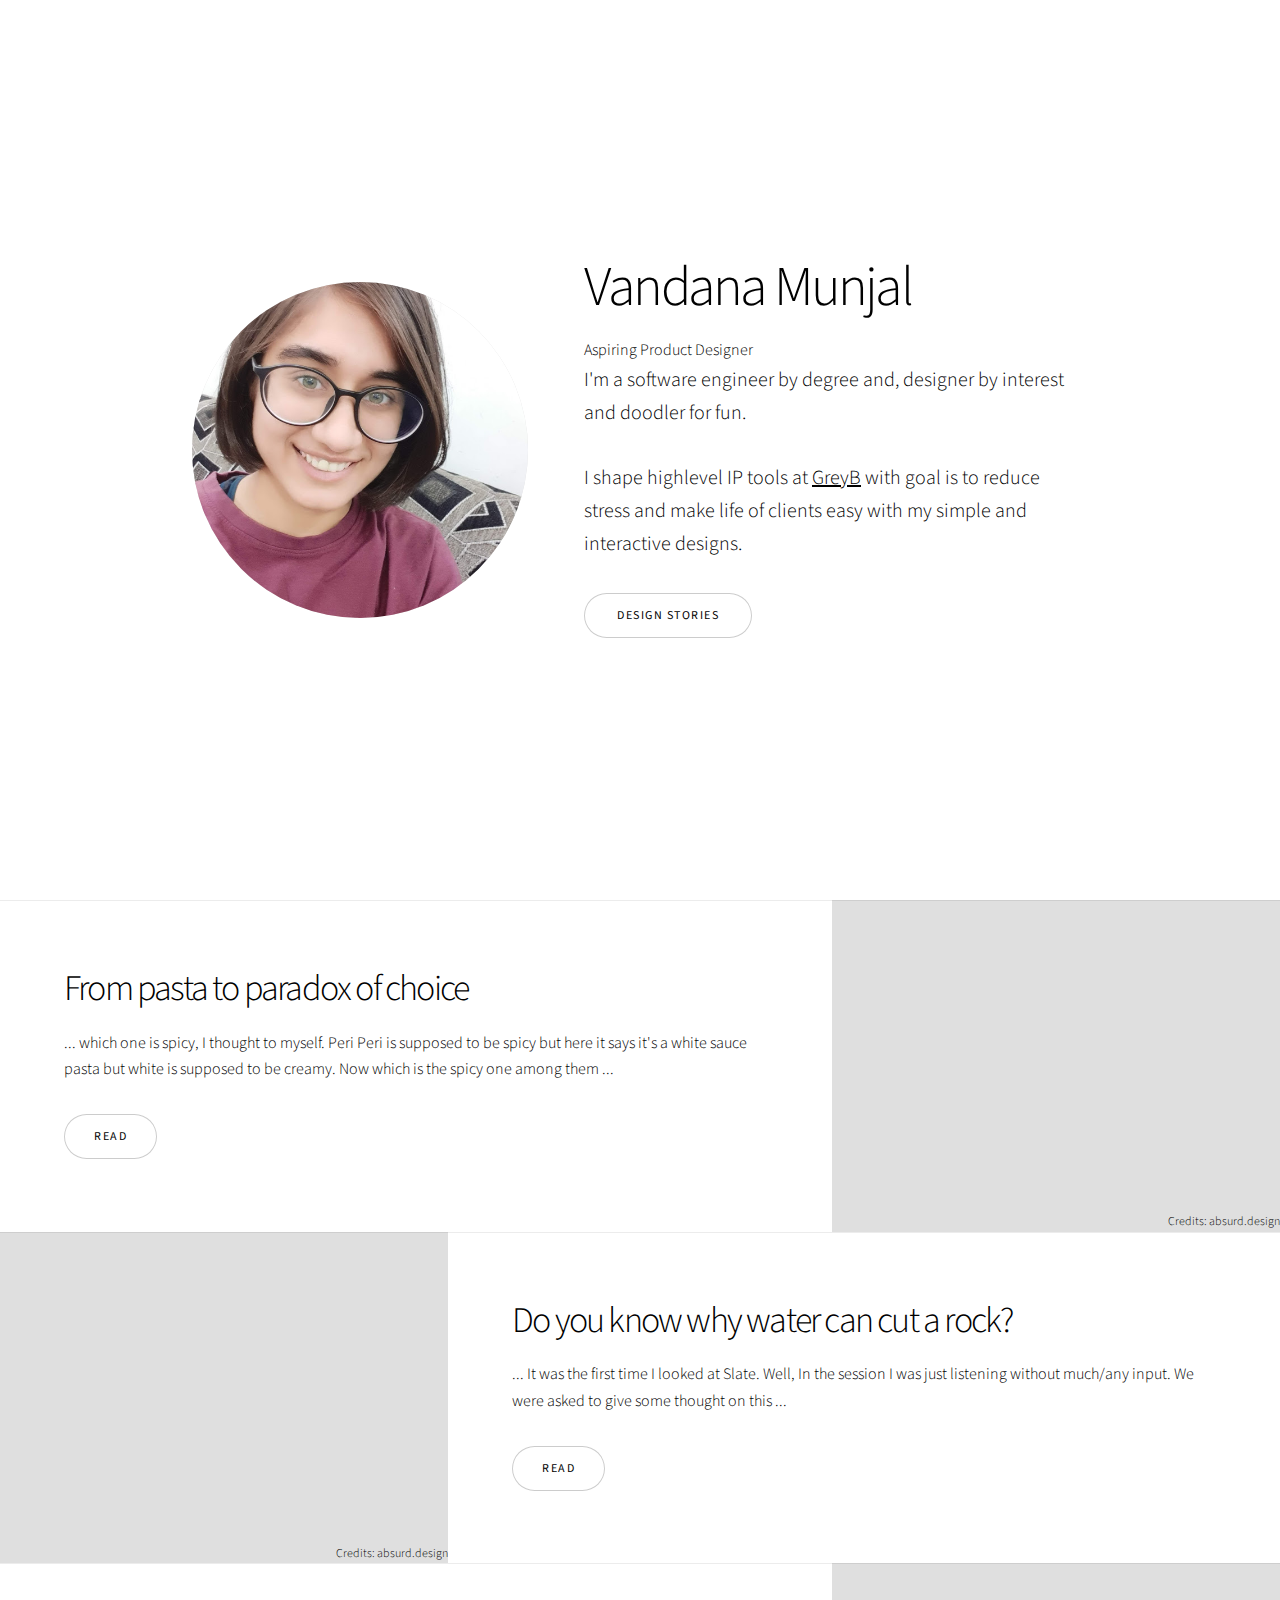
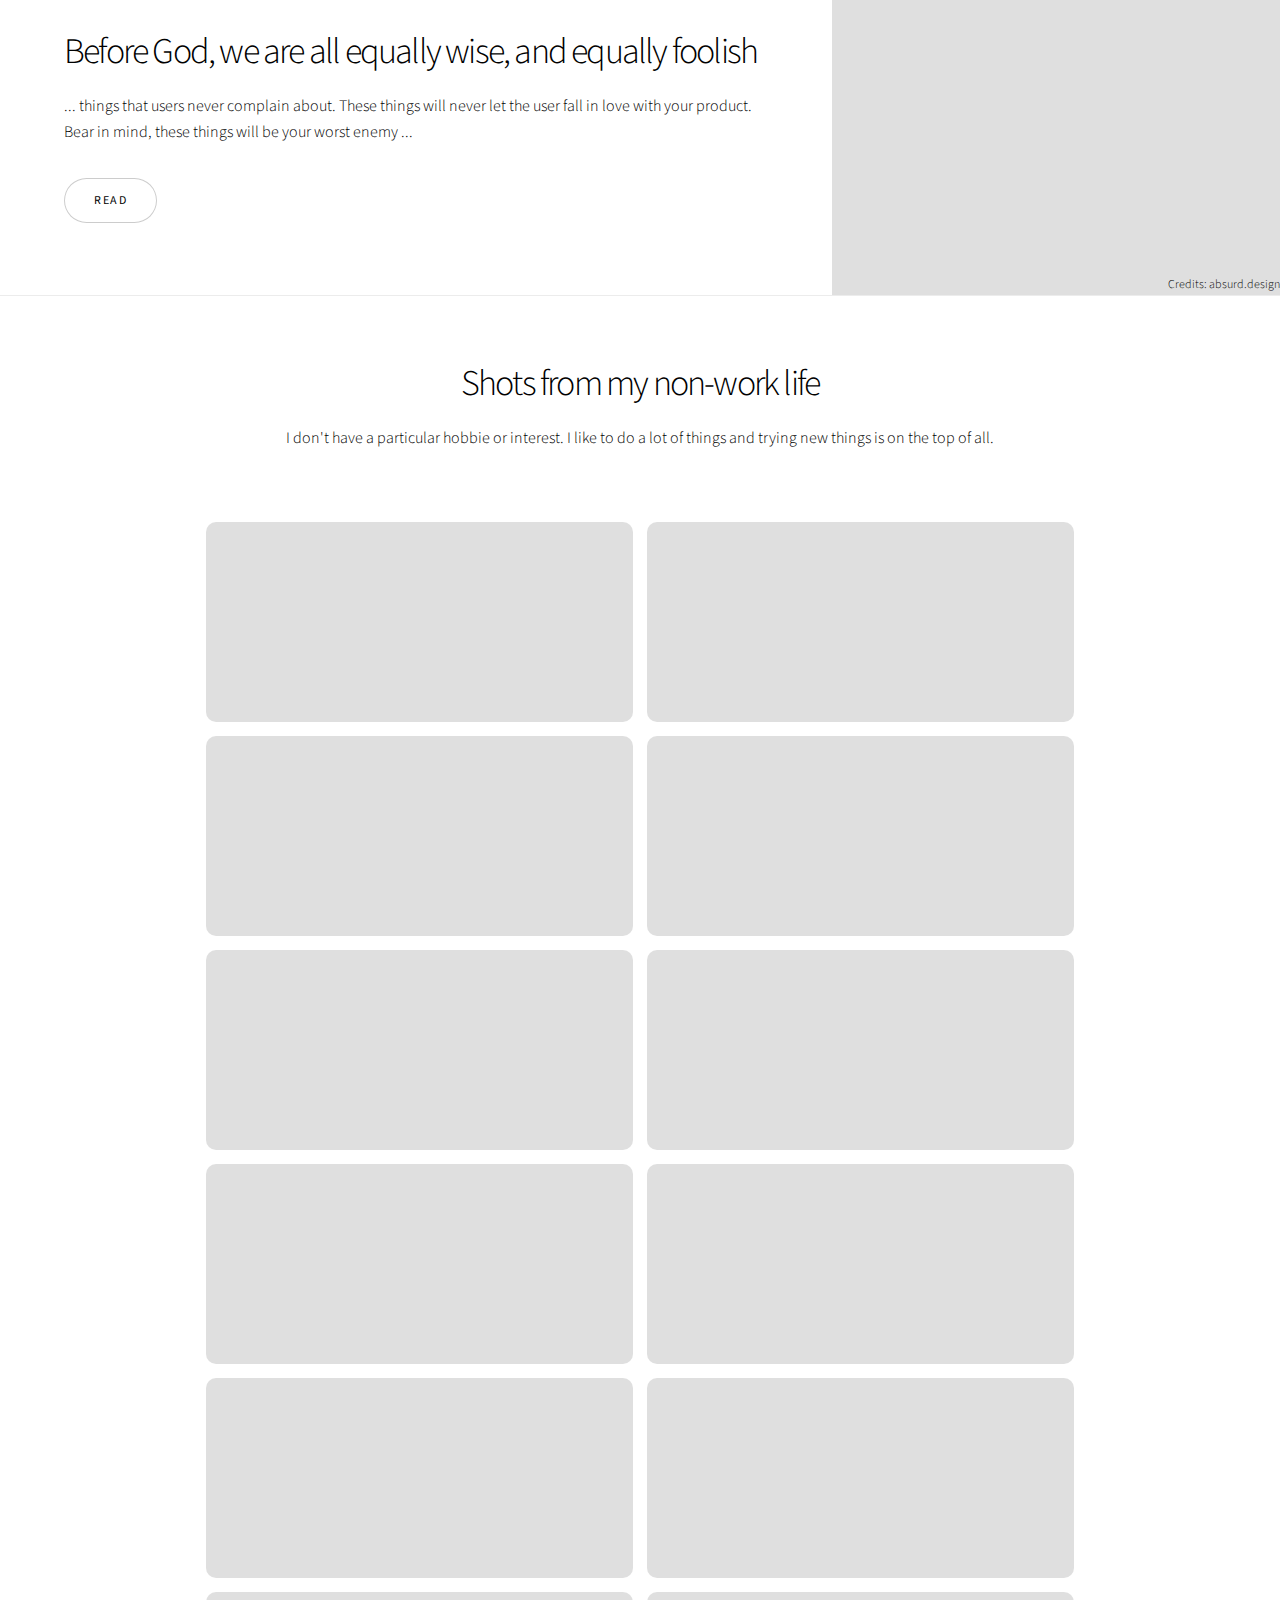
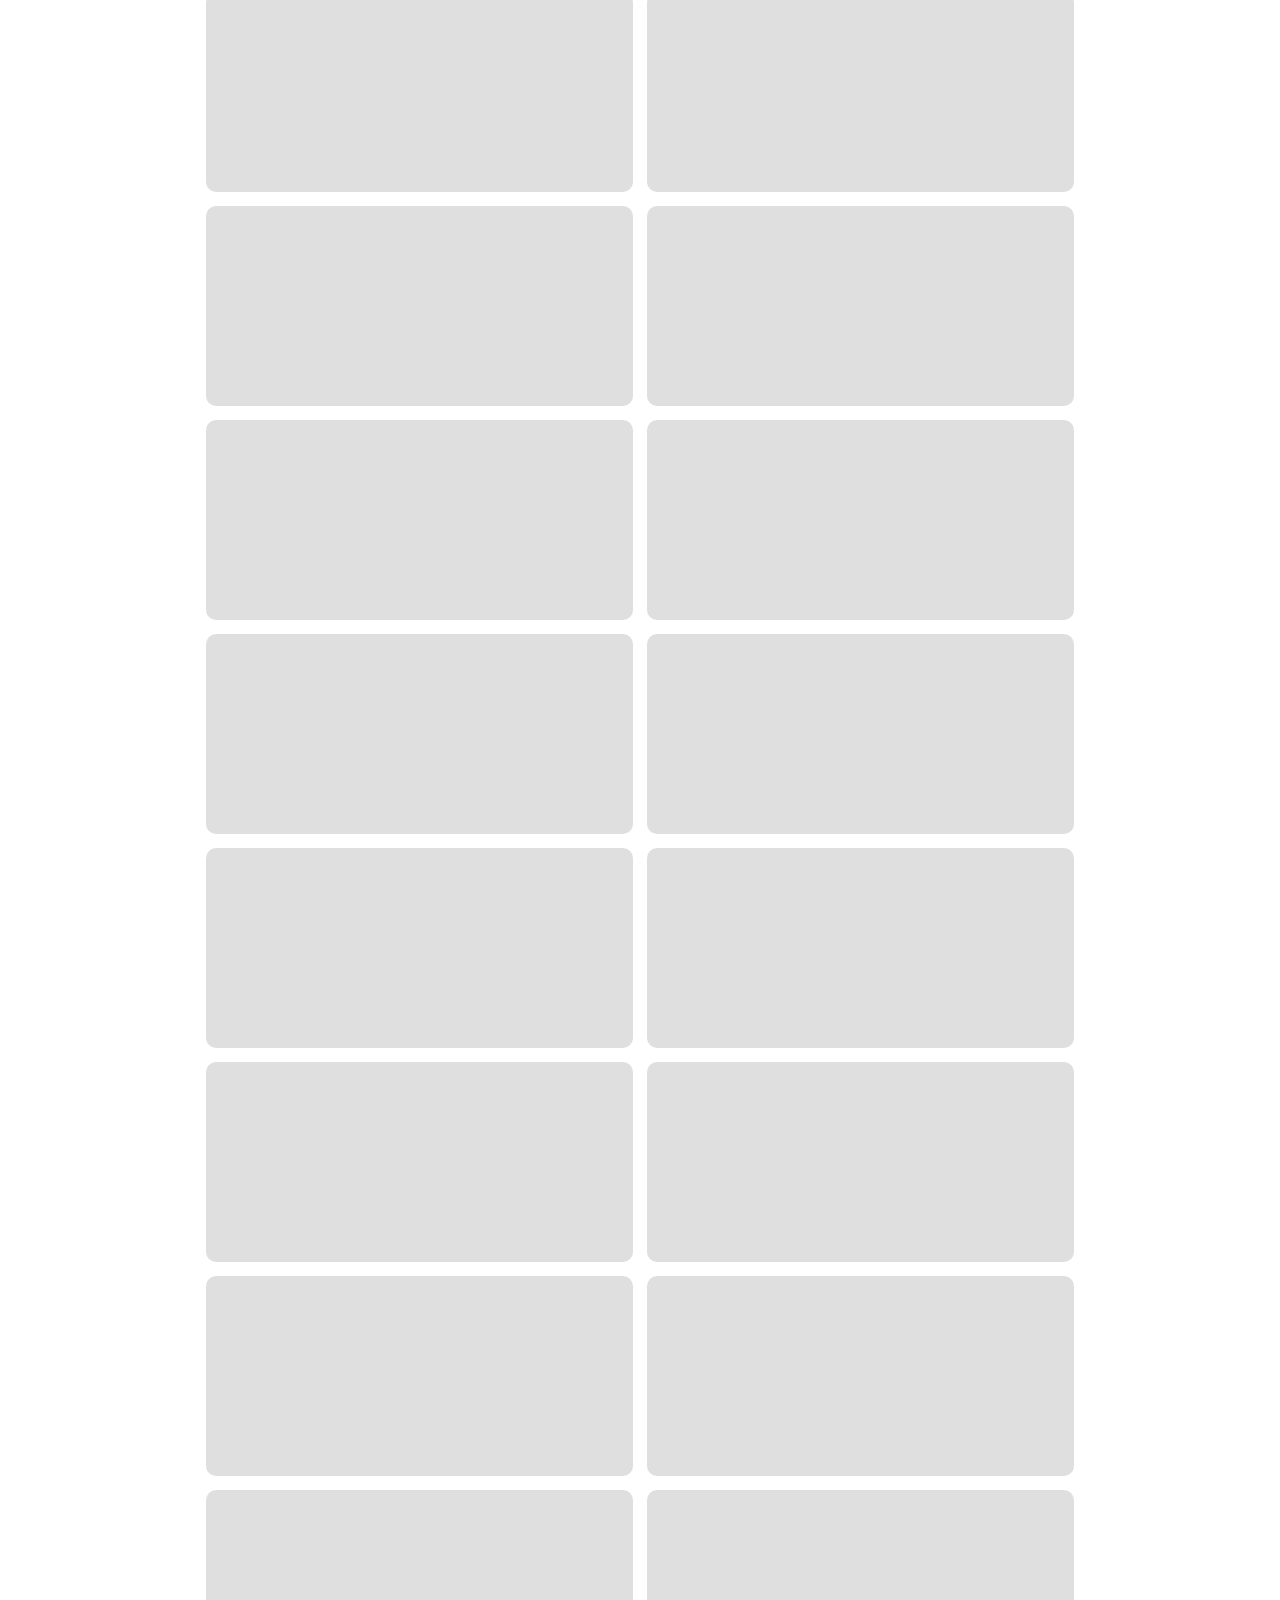
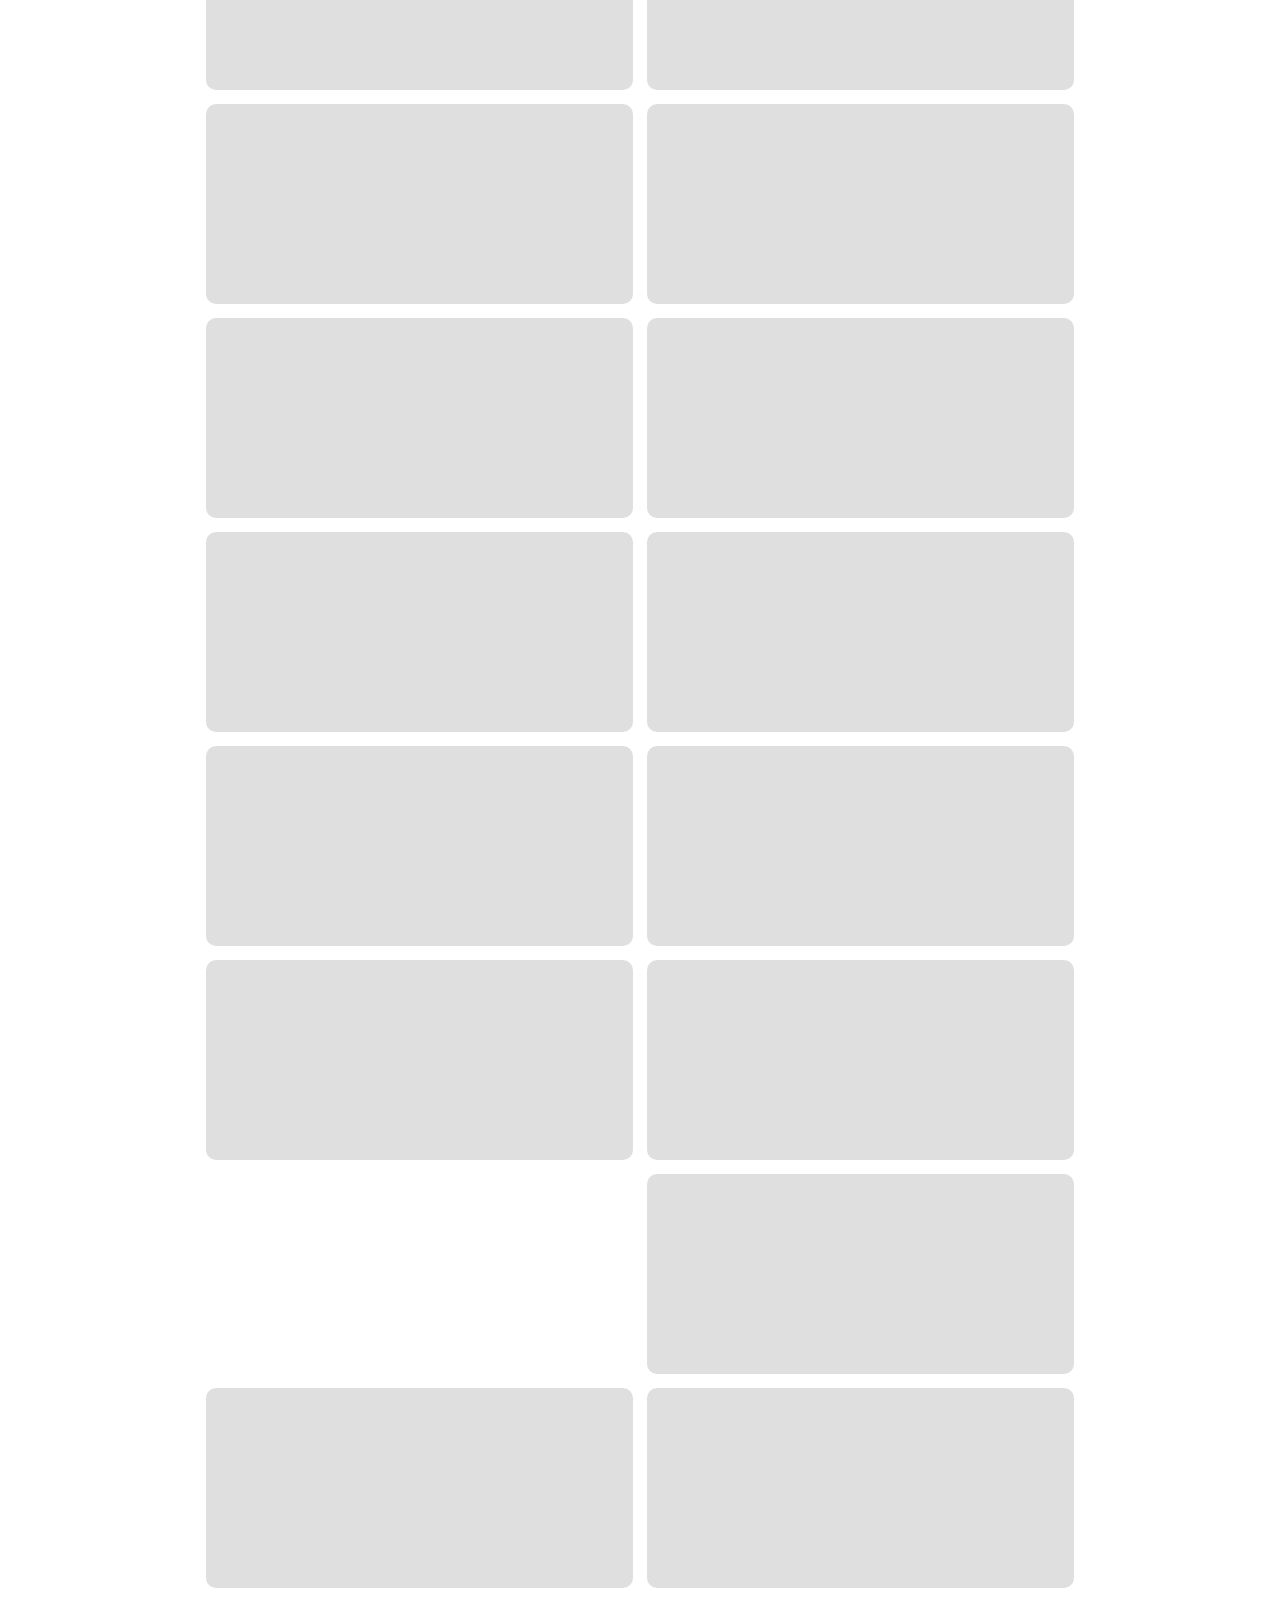
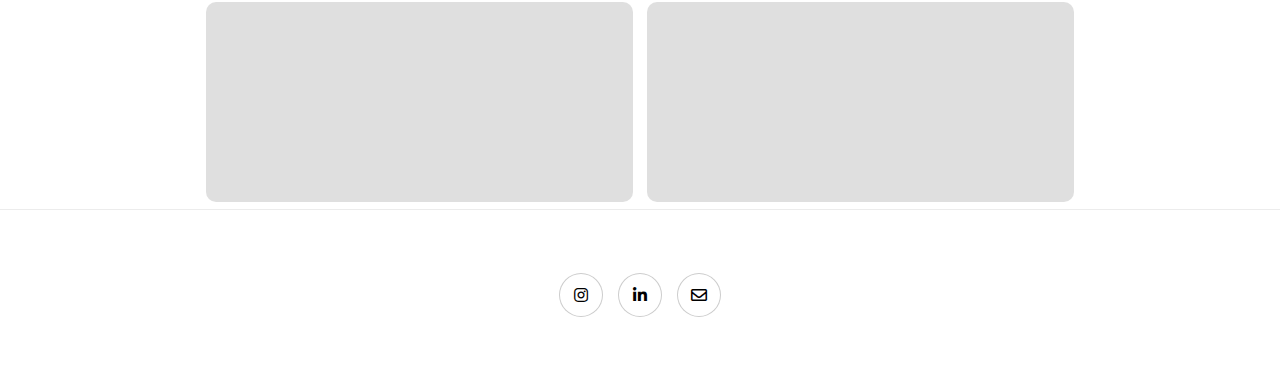
==== index.html @ 319924d0 "porfolio" ====
<!DOCTYPE HTML>
<html>
	<head>
		<title>Vandana Munjal</title>
		<meta charset="utf-8" />
		<meta name="viewport" content="width=device-width, initial-scale=1, user-scalable=no" />
		<link rel="stylesheet" href="assets/css/main.css" />
		<noscript><link rel="stylesheet" href="assets/css/noscript.css" /></noscript>
	</head>
	<body class="is-preload">

		<!-- Wrapper -->
			<div id="wrapper" class="divided">

				<!-- One -->
					<section class="banner onload-image-fade-in onload-content-fade-right style3 fullscreen orient-right content-align-left image-position-center">
						<div class="content">
							<h1>Vandana Munjal</h1>
							<div>Aspiring Product Designer</div>
							<p class="major">I'm a software engineer by degree and, designer by interest and doodler for fun.</p>
							<p class="major">I shape highlevel IP tools at <a target="_blank" href="https://www.greyb.com/">GreyB</a> with goal is to reduce stress and make life of clients easy with my simple and interactive designs.</p>
							<ul class="actions stacked">
								<li><a href="#first" class="button big wide smooth-scroll-middle">Design Stories</a></li>
							</ul>
						</div>
						<div class="image">
							<img src="images/banner.jpg" alt="" />
						</div>
					</section>

					
				<!-- Four -->
					<section class="spotlight style1 orient-left content-align-left image-position-center onscroll-image-fade-in" id="first">
						<div class="content">
							<h2>From pasta to paradox of choice</h2>
							<p>
								... which one is spicy, I thought to myself. Peri Peri is supposed to be spicy but here it says it's a white sauce pasta but white is supposed to be creamy. Now which is the spicy one among them ...
							</p>
							<ul class="actions stacked">
								<li><a target="_blank" href="https://docs.google.com/document/d/e/2PACX-1vRiIpOh_Dh8UYlsfx57sCel5qjtSUy-gMwN-xiSpVMvoYku7CW384NCS09mS1-rWxYp9beRNmq7wpaM/pub" class="button">Read</a></li>
							</ul>
						</div>
						<div class="image">
							<img src="images/01.png" alt="" />
							<div>Credits: absurd.design</div>
						</div>
					</section>

				<!-- Two -->
					<section class="spotlight style1 orient-right content-align-left image-position-center onscroll-image-fade-in" >
						<div class="content">
							<h2>Do you know why water can cut a rock?</h2>
							<p>... It was the first time I looked at Slate. Well, In the session I was just listening without much/any input. We were asked to give some thought on this ...</p>
							<ul class="actions stacked">
								<li><a href="https://docs.google.com/document/d/e/2PACX-1vQm1e8UtazEeQmjMpZ7lc5iB93H4YupP-juNJ4e-7BCduILqssCse-O8vv1ONzB8zRMnVZ0MX5CzdSv/pub" target="_blank" class="button">Read</a></li>
							</ul>
						</div>
						<div class="image">
							<img src="images/02.png" alt="" />
							<div>Credits: absurd.design</div>
						</div>
					</section>

				<!-- Three -->
					<section class="spotlight style1 orient-left content-align-left image-position-center onscroll-image-fade-in">
						<div class="content">
							<h2>Before God, we are all equally wise, and equally foolish</h2>
							<p>... things that users never complain about. These things will never let the user fall in love with your product. Bear in mind, these things will be your worst enemy ...</p>
							<ul class="actions stacked">
								<li><a href="https://docs.google.com/document/d/e/2PACX-1vT_kvEMPdYW6lYYI-SvkMFmgiHdlqfykXdJCWNqOH_ODYPj5PlLIIKKseLkDZT7TTbBJvNWX3FzWrWC/pub" target="_blank" class="button">Read</a></li>
							</ul>
						</div>
						<div class="image">
							<img src="images/03.png" alt="" />
							<div>Credits: absurd.design</div>
						</div>
					</section>

				<!-- Four -->
					<!-- <section class="spotlight style1 orient-right content-align-left image-position-center onscroll-image-fade-in">
						<div class="content">
							<h2>"Cancel - Ok"  or  "Ok - Cancel" - What should be correct placement of primary and secondary actions?</h2>
							<p>Lorem ipsum dolor sit amet, consectetur adipiscing elit. Morbi id ante sed ex pharetra lacinia sit amet vel massa. Donec facilisis laoreet nulla eu bibendum. Donec ut ex risus. Fusce lorem lectus, pharetra pretium massa et, hendrerit vestibulum odio lorem ipsum dolor sit amet.</p>
							<ul class="actions stacked">
								<li><a href="#" class="button">Read</a></li>
							</ul>
						</div>
						<div class="image">
							<img src="images/spotlight03.jpg" alt="" />
						</div>
					</section> -->

				<!-- Five -->
					<section class="wrapper style1 align-center">
						<div class="inner">
							<h2>Shots from my non-work life</h2>
							<p>I don't have a particular hobbie or interest. I like to do a lot of things and trying new things is on the top of all.</p>
						</div>

						<!-- Gallery -->
							<div id="non-work-life" class="gallery lightbox onscroll-fade-in style1 medium">
								
							</div>

					</section>

				<!-- Footer -->
					<footer class="wrapper style1 align-center">
						<div class="inner">
							<ul class="icons">
								<li><a target="_blank" href="https://www.instagram.com/munjalvandana/" class="icon brands style2 fa-instagram"><span class="label">Instagram</span></a></li>
								<li><a target="_blank" href="https://www.linkedin.com/in/vandanamunjal/" class="icon brands style2 fa-linkedin-in"><span class="label">LinkedIn</span></a></li>
								<li><a target="_blank" href="mailto:vandana.munjal2@gmail.com" class="icon style2 fa-envelope"><span class="label">Email</span></a></li>
							</ul>
						</div>
					</footer>

			</div>

		<!-- Scripts -->
			<script src="assets/js/jquery.min.js"></script>
			<script src="assets/js/jquery.scrollex.min.js"></script>
			<script src="assets/js/jquery.scrolly.min.js"></script>
			<script src="assets/js/browser.min.js"></script>
			<script src="assets/js/breakpoints.min.js"></script>
			<script src="assets/js/util.js"></script>
			<script src="assets/js/main.js"></script>
			<script type="text/javascript">
				$(document).ready(function(){
					let photo_content = [
						"",
						"Namaste _/\_ from Shree Virupaksha Temple, Hampi",
						"Smile, because its Hampi... Happy Hampi :D",
						"First Solo - Palampur",
						"Asia's highest bridge at staggering height of 13596 ft at Chicham, Spiti Valley",
						"Charminar(Four Minarets), Hydrabad",
						"Diu Island",
						"Comeback after a hiatus",
						"Baby Goku",
						"No more a dilettante painter",
						"Wallflower",
						"Deva!",
						"Can you read me from my eyes?",
						"Best feeling - when a kid hugs you :D",
						"Just another fun Sunday spent teaching kids",
						"Good byes are hard, but do them with a smile.",
						"The pretty lady showed me the handmade card she made for her friend.",
						"Smile :)",
						"You can do amazing things with a simpe dough of clay",
						"At anti-begging campaign",
						"Meet Lakshmi from Rajpura",
						"The best batch",
						"1st Anniversery of our initiative",
						"Suppoters at anti-begging campaign",
						"Painting the bridges of patiala to spread awareness on mensuration and health",
						"Things I like to do",
						"Because workstation needs to have some life",
						"An attempt to learn the art of pottery",
						"...",
						"When I started making miniature arts",
						"Self Portrait, Self Love",
						"Meditating before zip-lining",
						"Cold desert mountain valley - Spiti - 1",
						"Cold desert mountain valley - Spiti - 2",
						"Cold desert mountain valley - Spiti - 3",
						"Cold desert mountain valley - Spiti - 4",
						"Hello from the world's highest post office (Hikkim)",
						"Colors of an Indian wedding",
						"Metamorphosis to Santa",
						"Holi Hai!!!",
						"Team Hackers",
						"Team Kalam",
						"Leading an ACM event(Flipped) at Chitkara University",
					]
					let gallery_html = "";
					for(let i=1; i<=42; i++){
						gallery_html = gallery_html + '<article><a href="images/gallery/fulls/'+i+'.jpg" class="image"><img src="images/gallery/thumbs/'+i+'.jpg" alt="" /></a><div class="caption"><p>'+ photo_content[i] +'</p></div></article>';
					}
					$("#non-work-life").html(gallery_html);
				});
			</script>

	</body>
</html>
---- assets/css/main.css ----
@import url(fontawesome-all.min.css);
@import url("https://fonts.googleapis.com/css?family=Source+Sans+Pro:300,300i,400,400i");

/*
	Story by HTML5 UP
	html5up.net | @ajlkn
	Free for personal and commercial use under the CCA 3.0 license (html5up.net/license)
*/

html, body, div, span, applet, object,
iframe, h1, h2, h3, h4, h5, h6, p, blockquote,
pre, a, abbr, acronym, address, big, cite,
code, del, dfn, em, img, ins, kbd, q, s, samp,
small, strike, strong, sub, sup, tt, var, b,
u, i, center, dl, dt, dd, ol, ul, li, fieldset,
form, label, legend, table, caption, tbody,
tfoot, thead, tr, th, td, article, aside,
canvas, details, embed, figure, figcaption,
footer, header, hgroup, menu, nav, output, ruby,
section, summary, time, mark, audio, video {
	margin: 0;
	padding: 0;
	border: 0;
	font-size: 100%;
	font: inherit;
	vertical-align: baseline;}

article, aside, details, figcaption, figure,
footer, header, hgroup, menu, nav, section {
	display: block;}

body {
	line-height: 1;
}

ol, ul {
	list-style: none;
}

blockquote, q {
	quotes: none;
}

	blockquote:before, blockquote:after, q:before, q:after {
		content: '';
		content: none;
	}

table {
	border-collapse: collapse;
	border-spacing: 0;
}

body {
	-webkit-text-size-adjust: none;
}

mark {
	background-color: transparent;
	color: inherit;
}

input::-moz-focus-inner {
	border: 0;
	padding: 0;
}

input, select, textarea {
	-moz-appearance: none;
	-webkit-appearance: none;
	-ms-appearance: none;
	appearance: none;
}

/* Basic */

	@-ms-viewport {
		width: device-width;
	}

	body {
		-ms-overflow-style: scrollbar;
	}

	@media screen and (max-width: 480px) {

		html, body {
			min-width: 320px;
		}

	}

	html {
		box-sizing: border-box;
	}

	*, *:before, *:after {
		box-sizing: inherit;
	}

	body {
		background: #ffffff;
	}

		body.is-preload *, body.is-preload *:before, body.is-preload *:after {
			-moz-animation: none !important;
			-webkit-animation: none !important;
			-ms-animation: none !important;
			animation: none !important;
			-moz-transition: none !important;
			-webkit-transition: none !important;
			-ms-transition: none !important;
			transition: none !important;
		}

/* Type */

	html {
		font-size: 18pt;
	}

		@media screen and (max-width: 1680px) {

			html {
				font-size: 14pt;
			}

		}

		@media screen and (max-width: 1280px) {

			html {
				font-size: 12pt;
			}

		}

		@media screen and (max-width: 736px) {

			html {
				font-size: 11pt;
			}

		}

		@media screen and (max-width: 360px) {

			html {
				font-size: 10pt;
			}

		}

	body {
		background-color: #ffffff;
		color: #000000;
	}

	body, input, select, textarea {
		font-family: "Source Sans Pro", Helvetica, sans-serif;
		font-size: 1rem;
		font-weight: 300;
		line-height: 1.65;
	}

	a {
		-moz-transition: color 0.2s ease-in-out;
		-webkit-transition: color 0.2s ease-in-out;
		-ms-transition: color 0.2s ease-in-out;
		transition: color 0.2s ease-in-out;
		text-decoration: underline;
	}

		a:hover {
			text-decoration: none;
		}

	strong, b {
		font-weight: 400;
	}

	em, i {
		font-style: italic;
	}

	p {
		margin: 0 0 2rem 0;
	}

		p.major {
			font-size: 1.25rem;
		}

	h1, h2, h3, h4, h5, h6 {
		font-weight: 300;
		line-height: 1.375;
		letter-spacing: -0.05em;
		margin: 0 0 1rem 0;
	}

		h1 a, h2 a, h3 a, h4 a, h5 a, h6 a {
			color: inherit;
			text-decoration: none;
		}

	h1 {
		font-size: 3.5rem;
		line-height: 1.2;
	}

	h2 {
		font-size: 2.25rem;
	}

	h3 {
		font-size: 1.5rem;
	}

	h4 {
		font-size: 1.1rem;
	}

	h5 {
		font-size: 0.9rem;
	}

	h6 {
		font-size: 0.7rem;
	}

	sub {
		font-size: 0.8rem;
		position: relative;
		top: 0.5rem;
	}

	sup {
		font-size: 0.8rem;
		position: relative;
		top: -0.5rem;
	}

	blockquote {
		border-left: solid 4px;
		font-style: italic;
		margin: 0 0 2rem 0;
		padding: 0.5rem 0 0.5rem 2rem;
	}

	code {
		border-radius: 4px;
		font-family: "Courier New", monospace;
		font-size: 0.9em;
		margin: 0 0.25rem;
		padding: 0.25rem 0.325rem;
	}

	pre {
		-webkit-overflow-scrolling: touch;
		font-family: "Courier New", monospace;
		font-size: 0.9em;
		margin: 0 0 2rem 0;
	}

		pre code {
			display: block;
			line-height: 1.5;
			padding: 0.75rem 1rem;
			overflow-x: auto;
		}

	hr {
		border: 0;
		border-bottom: solid 1px;
		margin: 2.5rem 0;
	}

		hr.major {
			margin: 3.5rem 0;
		}

	.align-left {
		text-align: left;
	}

	.align-center {
		text-align: center;
	}

	.align-right {
		text-align: right;
	}

	@media screen and (max-width: 736px) {

		p.major {
			font-size: 1.1rem;
		}

		h1 {
			font-size: 2.5rem;
		}

		h2 {
			font-size: 2rem;
		}

		h3 {
			font-size: 1.25rem;
		}

		h4 {
			font-size: 1rem;
		}

	}

	input, select, textarea {
		color: #000000;
	}

	a {
		color: #000000;
	}

		a:hover {
			color: #47D3E5;
		}

	strong, b {
		color: #000000;
	}

	h1, h2, h3, h4, h5, h6 {
		color: #000000;
	}

	blockquote {
		border-left-color: rgba(0, 0, 0, 0.2);
	}

	code {
		background: rgba(0, 0, 0, 0.05);
		border-color: rgba(0, 0, 0, 0.2);
	}

	hr {
		border-bottom-color: rgba(0, 0, 0, 0.2);
	}

/* Row */

	.row {
		display: flex;
		flex-wrap: wrap;
		box-sizing: border-box;
		align-items: stretch;
	}

		.row > * {
			box-sizing: border-box;
		}

		.row.gtr-uniform > * > :last-child {
			margin-bottom: 0;
		}

		.row.aln-left {
			justify-content: flex-start;
		}

		.row.aln-center {
			justify-content: center;
		}

		.row.aln-right {
			justify-content: flex-end;
		}

		.row.aln-top {
			align-items: flex-start;
		}

		.row.aln-middle {
			align-items: center;
		}

		.row.aln-bottom {
			align-items: flex-end;
		}

		.row > .imp {
			order: -1;
		}

		.row > .col-1 {
			width: 8.33333%;
		}

		.row > .off-1 {
			margin-left: 8.33333%;
		}

		.row > .col-2 {
			width: 16.66667%;
		}

		.row > .off-2 {
			margin-left: 16.66667%;
		}

		.row > .col-3 {
			width: 25%;
		}

		.row > .off-3 {
			margin-left: 25%;
		}

		.row > .col-4 {
			width: 33.33333%;
		}

		.row > .off-4 {
			margin-left: 33.33333%;
		}

		.row > .col-5 {
			width: 41.66667%;
		}

		.row > .off-5 {
			margin-left: 41.66667%;
		}

		.row > .col-6 {
			width: 50%;
		}

		.row > .off-6 {
			margin-left: 50%;
		}

		.row > .col-7 {
			width: 58.33333%;
		}

		.row > .off-7 {
			margin-left: 58.33333%;
		}

		.row > .col-8 {
			width: 66.66667%;
		}

		.row > .off-8 {
			margin-left: 66.66667%;
		}

		.row > .col-9 {
			width: 75%;
		}

		.row > .off-9 {
			margin-left: 75%;
		}

		.row > .col-10 {
			width: 83.33333%;
		}

		.row > .off-10 {
			margin-left: 83.33333%;
		}

		.row > .col-11 {
			width: 91.66667%;
		}

		.row > .off-11 {
			margin-left: 91.66667%;
		}

		.row > .col-12 {
			width: 100%;
		}

		.row > .off-12 {
			margin-left: 100%;
		}

		.row.gtr-0 {
			margin-top: 0;
			margin-left: 0rem;
		}

			.row.gtr-0 > * {
				padding: 0 0 0 0rem;
			}

			.row.gtr-0.gtr-uniform {
				margin-top: 0rem;
			}

				.row.gtr-0.gtr-uniform > * {
					padding-top: 0rem;
				}

		.row.gtr-25 {
			margin-top: 0;
			margin-left: -0.5rem;
		}

			.row.gtr-25 > * {
				padding: 0 0 0 0.5rem;
			}

			.row.gtr-25.gtr-uniform {
				margin-top: -0.5rem;
			}

				.row.gtr-25.gtr-uniform > * {
					padding-top: 0.5rem;
				}

		.row.gtr-50 {
			margin-top: 0;
			margin-left: -1rem;
		}

			.row.gtr-50 > * {
				padding: 0 0 0 1rem;
			}

			.row.gtr-50.gtr-uniform {
				margin-top: -1rem;
			}

				.row.gtr-50.gtr-uniform > * {
					padding-top: 1rem;
				}

		.row {
			margin-top: 0;
			margin-left: -2rem;
		}

			.row > * {
				padding: 0 0 0 2rem;
			}

			.row.gtr-uniform {
				margin-top: -2rem;
			}

				.row.gtr-uniform > * {
					padding-top: 2rem;
				}

		.row.gtr-150 {
			margin-top: 0;
			margin-left: -3rem;
		}

			.row.gtr-150 > * {
				padding: 0 0 0 3rem;
			}

			.row.gtr-150.gtr-uniform {
				margin-top: -3rem;
			}

				.row.gtr-150.gtr-uniform > * {
					padding-top: 3rem;
				}

		.row.gtr-200 {
			margin-top: 0;
			margin-left: -4rem;
		}

			.row.gtr-200 > * {
				padding: 0 0 0 4rem;
			}

			.row.gtr-200.gtr-uniform {
				margin-top: -4rem;
			}

				.row.gtr-200.gtr-uniform > * {
					padding-top: 4rem;
				}

		@media screen and (max-width: 1680px) {

			.row {
				display: flex;
				flex-wrap: wrap;
				box-sizing: border-box;
				align-items: stretch;
			}

				.row > * {
					box-sizing: border-box;
				}

				.row.gtr-uniform > * > :last-child {
					margin-bottom: 0;
				}

				.row.aln-left {
					justify-content: flex-start;
				}

				.row.aln-center {
					justify-content: center;
				}

				.row.aln-right {
					justify-content: flex-end;
				}

				.row.aln-top {
					align-items: flex-start;
				}

				.row.aln-middle {
					align-items: center;
				}

				.row.aln-bottom {
					align-items: flex-end;
				}

				.row > .imp-xlarge {
					order: -1;
				}

				.row > .col-1-xlarge {
					width: 8.33333%;
				}

				.row > .off-1-xlarge {
					margin-left: 8.33333%;
				}

				.row > .col-2-xlarge {
					width: 16.66667%;
				}

				.row > .off-2-xlarge {
					margin-left: 16.66667%;
				}

				.row > .col-3-xlarge {
					width: 25%;
				}

				.row > .off-3-xlarge {
					margin-left: 25%;
				}

				.row > .col-4-xlarge {
					width: 33.33333%;
				}

				.row > .off-4-xlarge {
					margin-left: 33.33333%;
				}

				.row > .col-5-xlarge {
					width: 41.66667%;
				}

				.row > .off-5-xlarge {
					margin-left: 41.66667%;
				}

				.row > .col-6-xlarge {
					width: 50%;
				}

				.row > .off-6-xlarge {
					margin-left: 50%;
				}

				.row > .col-7-xlarge {
					width: 58.33333%;
				}

				.row > .off-7-xlarge {
					margin-left: 58.33333%;
				}

				.row > .col-8-xlarge {
					width: 66.66667%;
				}

				.row > .off-8-xlarge {
					margin-left: 66.66667%;
				}

				.row > .col-9-xlarge {
					width: 75%;
				}

				.row > .off-9-xlarge {
					margin-left: 75%;
				}

				.row > .col-10-xlarge {
					width: 83.33333%;
				}

				.row > .off-10-xlarge {
					margin-left: 83.33333%;
				}

				.row > .col-11-xlarge {
					width: 91.66667%;
				}

				.row > .off-11-xlarge {
					margin-left: 91.66667%;
				}

				.row > .col-12-xlarge {
					width: 100%;
				}

				.row > .off-12-xlarge {
					margin-left: 100%;
				}

				.row.gtr-0 {
					margin-top: 0;
					margin-left: 0rem;
				}

					.row.gtr-0 > * {
						padding: 0 0 0 0rem;
					}

					.row.gtr-0.gtr-uniform {
						margin-top: 0rem;
					}

						.row.gtr-0.gtr-uniform > * {
							padding-top: 0rem;
						}

				.row.gtr-25 {
					margin-top: 0;
					margin-left: -0.5rem;
				}

					.row.gtr-25 > * {
						padding: 0 0 0 0.5rem;
					}

					.row.gtr-25.gtr-uniform {
						margin-top: -0.5rem;
					}

						.row.gtr-25.gtr-uniform > * {
							padding-top: 0.5rem;
						}

				.row.gtr-50 {
					margin-top: 0;
					margin-left: -1rem;
				}

					.row.gtr-50 > * {
						padding: 0 0 0 1rem;
					}

					.row.gtr-50.gtr-uniform {
						margin-top: -1rem;
					}

						.row.gtr-50.gtr-uniform > * {
							padding-top: 1rem;
						}

				.row {
					margin-top: 0;
					margin-left: -2rem;
				}

					.row > * {
						padding: 0 0 0 2rem;
					}

					.row.gtr-uniform {
						margin-top: -2rem;
					}

						.row.gtr-uniform > * {
							padding-top: 2rem;
						}

				.row.gtr-150 {
					margin-top: 0;
					margin-left: -3rem;
				}

					.row.gtr-150 > * {
						padding: 0 0 0 3rem;
					}

					.row.gtr-150.gtr-uniform {
						margin-top: -3rem;
					}

						.row.gtr-150.gtr-uniform > * {
							padding-top: 3rem;
						}

				.row.gtr-200 {
					margin-top: 0;
					margin-left: -4rem;
				}

					.row.gtr-200 > * {
						padding: 0 0 0 4rem;
					}

					.row.gtr-200.gtr-uniform {
						margin-top: -4rem;
					}

						.row.gtr-200.gtr-uniform > * {
							padding-top: 4rem;
						}

		}

		@media screen and (max-width: 1280px) {

			.row {
				display: flex;
				flex-wrap: wrap;
				box-sizing: border-box;
				align-items: stretch;
			}

				.row > * {
					box-sizing: border-box;
				}

				.row.gtr-uniform > * > :last-child {
					margin-bottom: 0;
				}

				.row.aln-left {
					justify-content: flex-start;
				}

				.row.aln-center {
					justify-content: center;
				}

				.row.aln-right {
					justify-content: flex-end;
				}

				.row.aln-top {
					align-items: flex-start;
				}

				.row.aln-middle {
					align-items: center;
				}

				.row.aln-bottom {
					align-items: flex-end;
				}

				.row > .imp-large {
					order: -1;
				}

				.row > .col-1-large {
					width: 8.33333%;
				}

				.row > .off-1-large {
					margin-left: 8.33333%;
				}

				.row > .col-2-large {
					width: 16.66667%;
				}

				.row > .off-2-large {
					margin-left: 16.66667%;
				}

				.row > .col-3-large {
					width: 25%;
				}

				.row > .off-3-large {
					margin-left: 25%;
				}

				.row > .col-4-large {
					width: 33.33333%;
				}

				.row > .off-4-large {
					margin-left: 33.33333%;
				}

				.row > .col-5-large {
					width: 41.66667%;
				}

				.row > .off-5-large {
					margin-left: 41.66667%;
				}

				.row > .col-6-large {
					width: 50%;
				}

				.row > .off-6-large {
					margin-left: 50%;
				}

				.row > .col-7-large {
					width: 58.33333%;
				}

				.row > .off-7-large {
					margin-left: 58.33333%;
				}

				.row > .col-8-large {
					width: 66.66667%;
				}

				.row > .off-8-large {
					margin-left: 66.66667%;
				}

				.row > .col-9-large {
					width: 75%;
				}

				.row > .off-9-large {
					margin-left: 75%;
				}

				.row > .col-10-large {
					width: 83.33333%;
				}

				.row > .off-10-large {
					margin-left: 83.33333%;
				}

				.row > .col-11-large {
					width: 91.66667%;
				}

				.row > .off-11-large {
					margin-left: 91.66667%;
				}

				.row > .col-12-large {
					width: 100%;
				}

				.row > .off-12-large {
					margin-left: 100%;
				}

				.row.gtr-0 {
					margin-top: 0;
					margin-left: 0rem;
				}

					.row.gtr-0 > * {
						padding: 0 0 0 0rem;
					}

					.row.gtr-0.gtr-uniform {
						margin-top: 0rem;
					}

						.row.gtr-0.gtr-uniform > * {
							padding-top: 0rem;
						}

				.row.gtr-25 {
					margin-top: 0;
					margin-left: -0.5rem;
				}

					.row.gtr-25 > * {
						padding: 0 0 0 0.5rem;
					}

					.row.gtr-25.gtr-uniform {
						margin-top: -0.5rem;
					}

						.row.gtr-25.gtr-uniform > * {
							padding-top: 0.5rem;
						}

				.row.gtr-50 {
					margin-top: 0;
					margin-left: -1rem;
				}

					.row.gtr-50 > * {
						padding: 0 0 0 1rem;
					}

					.row.gtr-50.gtr-uniform {
						margin-top: -1rem;
					}

						.row.gtr-50.gtr-uniform > * {
							padding-top: 1rem;
						}

				.row {
					margin-top: 0;
					margin-left: -2rem;
				}

					.row > * {
						padding: 0 0 0 2rem;
					}

					.row.gtr-uniform {
						margin-top: -2rem;
					}

						.row.gtr-uniform > * {
							padding-top: 2rem;
						}

				.row.gtr-150 {
					margin-top: 0;
					margin-left: -3rem;
				}

					.row.gtr-150 > * {
						padding: 0 0 0 3rem;
					}

					.row.gtr-150.gtr-uniform {
						margin-top: -3rem;
					}

						.row.gtr-150.gtr-uniform > * {
							padding-top: 3rem;
						}

				.row.gtr-200 {
					margin-top: 0;
					margin-left: -4rem;
				}

					.row.gtr-200 > * {
						padding: 0 0 0 4rem;
					}

					.row.gtr-200.gtr-uniform {
						margin-top: -4rem;
					}

						.row.gtr-200.gtr-uniform > * {
							padding-top: 4rem;
						}

		}

		@media screen and (max-width: 980px) {

			.row {
				display: flex;
				flex-wrap: wrap;
				box-sizing: border-box;
				align-items: stretch;
			}

				.row > * {
					box-sizing: border-box;
				}

				.row.gtr-uniform > * > :last-child {
					margin-bottom: 0;
				}

				.row.aln-left {
					justify-content: flex-start;
				}

				.row.aln-center {
					justify-content: center;
				}

				.row.aln-right {
					justify-content: flex-end;
				}

				.row.aln-top {
					align-items: flex-start;
				}

				.row.aln-middle {
					align-items: center;
				}

				.row.aln-bottom {
					align-items: flex-end;
				}

				.row > .imp-medium {
					order: -1;
				}

				.row > .col-1-medium {
					width: 8.33333%;
				}

				.row > .off-1-medium {
					margin-left: 8.33333%;
				}

				.row > .col-2-medium {
					width: 16.66667%;
				}

				.row > .off-2-medium {
					margin-left: 16.66667%;
				}

				.row > .col-3-medium {
					width: 25%;
				}

				.row > .off-3-medium {
					margin-left: 25%;
				}

				.row > .col-4-medium {
					width: 33.33333%;
				}

				.row > .off-4-medium {
					margin-left: 33.33333%;
				}

				.row > .col-5-medium {
					width: 41.66667%;
				}

				.row > .off-5-medium {
					margin-left: 41.66667%;
				}

				.row > .col-6-medium {
					width: 50%;
				}

				.row > .off-6-medium {
					margin-left: 50%;
				}

				.row > .col-7-medium {
					width: 58.33333%;
				}

				.row > .off-7-medium {
					margin-left: 58.33333%;
				}

				.row > .col-8-medium {
					width: 66.66667%;
				}

				.row > .off-8-medium {
					margin-left: 66.66667%;
				}

				.row > .col-9-medium {
					width: 75%;
				}

				.row > .off-9-medium {
					margin-left: 75%;
				}

				.row > .col-10-medium {
					width: 83.33333%;
				}

				.row > .off-10-medium {
					margin-left: 83.33333%;
				}

				.row > .col-11-medium {
					width: 91.66667%;
				}

				.row > .off-11-medium {
					margin-left: 91.66667%;
				}

				.row > .col-12-medium {
					width: 100%;
				}

				.row > .off-12-medium {
					margin-left: 100%;
				}

				.row.gtr-0 {
					margin-top: 0;
					margin-left: 0rem;
				}

					.row.gtr-0 > * {
						padding: 0 0 0 0rem;
					}

					.row.gtr-0.gtr-uniform {
						margin-top: 0rem;
					}

						.row.gtr-0.gtr-uniform > * {
							padding-top: 0rem;
						}

				.row.gtr-25 {
					margin-top: 0;
					margin-left: -0.5rem;
				}

					.row.gtr-25 > * {
						padding: 0 0 0 0.5rem;
					}

					.row.gtr-25.gtr-uniform {
						margin-top: -0.5rem;
					}

						.row.gtr-25.gtr-uniform > * {
							padding-top: 0.5rem;
						}

				.row.gtr-50 {
					margin-top: 0;
					margin-left: -1rem;
				}

					.row.gtr-50 > * {
						padding: 0 0 0 1rem;
					}

					.row.gtr-50.gtr-uniform {
						margin-top: -1rem;
					}

						.row.gtr-50.gtr-uniform > * {
							padding-top: 1rem;
						}

				.row {
					margin-top: 0;
					margin-left: -2rem;
				}

					.row > * {
						padding: 0 0 0 2rem;
					}

					.row.gtr-uniform {
						margin-top: -2rem;
					}

						.row.gtr-uniform > * {
							padding-top: 2rem;
						}

				.row.gtr-150 {
					margin-top: 0;
					margin-left: -3rem;
				}

					.row.gtr-150 > * {
						padding: 0 0 0 3rem;
					}

					.row.gtr-150.gtr-uniform {
						margin-top: -3rem;
					}

						.row.gtr-150.gtr-uniform > * {
							padding-top: 3rem;
						}

				.row.gtr-200 {
					margin-top: 0;
					margin-left: -4rem;
				}

					.row.gtr-200 > * {
						padding: 0 0 0 4rem;
					}

					.row.gtr-200.gtr-uniform {
						margin-top: -4rem;
					}

						.row.gtr-200.gtr-uniform > * {
							padding-top: 4rem;
						}

		}

		@media screen and (max-width: 736px) {

			.row {
				display: flex;
				flex-wrap: wrap;
				box-sizing: border-box;
				align-items: stretch;
			}

				.row > * {
					box-sizing: border-box;
				}

				.row.gtr-uniform > * > :last-child {
					margin-bottom: 0;
				}

				.row.aln-left {
					justify-content: flex-start;
				}

				.row.aln-center {
					justify-content: center;
				}

				.row.aln-right {
					justify-content: flex-end;
				}

				.row.aln-top {
					align-items: flex-start;
				}

				.row.aln-middle {
					align-items: center;
				}

				.row.aln-bottom {
					align-items: flex-end;
				}

				.row > .imp-small {
					order: -1;
				}

				.row > .col-1-small {
					width: 8.33333%;
				}

				.row > .off-1-small {
					margin-left: 8.33333%;
				}

				.row > .col-2-small {
					width: 16.66667%;
				}

				.row > .off-2-small {
					margin-left: 16.66667%;
				}

				.row > .col-3-small {
					width: 25%;
				}

				.row > .off-3-small {
					margin-left: 25%;
				}

				.row > .col-4-small {
					width: 33.33333%;
				}

				.row > .off-4-small {
					margin-left: 33.33333%;
				}

				.row > .col-5-small {
					width: 41.66667%;
				}

				.row > .off-5-small {
					margin-left: 41.66667%;
				}

				.row > .col-6-small {
					width: 50%;
				}

				.row > .off-6-small {
					margin-left: 50%;
				}

				.row > .col-7-small {
					width: 58.33333%;
				}

				.row > .off-7-small {
					margin-left: 58.33333%;
				}

				.row > .col-8-small {
					width: 66.66667%;
				}

				.row > .off-8-small {
					margin-left: 66.66667%;
				}

				.row > .col-9-small {
					width: 75%;
				}

				.row > .off-9-small {
					margin-left: 75%;
				}

				.row > .col-10-small {
					width: 83.33333%;
				}

				.row > .off-10-small {
					margin-left: 83.33333%;
				}

				.row > .col-11-small {
					width: 91.66667%;
				}

				.row > .off-11-small {
					margin-left: 91.66667%;
				}

				.row > .col-12-small {
					width: 100%;
				}

				.row > .off-12-small {
					margin-left: 100%;
				}

				.row.gtr-0 {
					margin-top: 0;
					margin-left: 0rem;
				}

					.row.gtr-0 > * {
						padding: 0 0 0 0rem;
					}

					.row.gtr-0.gtr-uniform {
						margin-top: 0rem;
					}

						.row.gtr-0.gtr-uniform > * {
							padding-top: 0rem;
						}

				.row.gtr-25 {
					margin-top: 0;
					margin-left: -0.5rem;
				}

					.row.gtr-25 > * {
						padding: 0 0 0 0.5rem;
					}

					.row.gtr-25.gtr-uniform {
						margin-top: -0.5rem;
					}

						.row.gtr-25.gtr-uniform > * {
							padding-top: 0.5rem;
						}

				.row.gtr-50 {
					margin-top: 0;
					margin-left: -1rem;
				}

					.row.gtr-50 > * {
						padding: 0 0 0 1rem;
					}

					.row.gtr-50.gtr-uniform {
						margin-top: -1rem;
					}

						.row.gtr-50.gtr-uniform > * {
							padding-top: 1rem;
						}

				.row {
					margin-top: 0;
					margin-left: -2rem;
				}

					.row > * {
						padding: 0 0 0 2rem;
					}

					.row.gtr-uniform {
						margin-top: -2rem;
					}

						.row.gtr-uniform > * {
							padding-top: 2rem;
						}

				.row.gtr-150 {
					margin-top: 0;
					margin-left: -3rem;
				}

					.row.gtr-150 > * {
						padding: 0 0 0 3rem;
					}

					.row.gtr-150.gtr-uniform {
						margin-top: -3rem;
					}

						.row.gtr-150.gtr-uniform > * {
							padding-top: 3rem;
						}

				.row.gtr-200 {
					margin-top: 0;
					margin-left: -4rem;
				}

					.row.gtr-200 > * {
						padding: 0 0 0 4rem;
					}

					.row.gtr-200.gtr-uniform {
						margin-top: -4rem;
					}

						.row.gtr-200.gtr-uniform > * {
							padding-top: 4rem;
						}

		}

		@media screen and (max-width: 480px) {

			.row {
				display: flex;
				flex-wrap: wrap;
				box-sizing: border-box;
				align-items: stretch;
			}

				.row > * {
					box-sizing: border-box;
				}

				.row.gtr-uniform > * > :last-child {
					margin-bottom: 0;
				}

				.row.aln-left {
					justify-content: flex-start;
				}

				.row.aln-center {
					justify-content: center;
				}

				.row.aln-right {
					justify-content: flex-end;
				}

				.row.aln-top {
					align-items: flex-start;
				}

				.row.aln-middle {
					align-items: center;
				}

				.row.aln-bottom {
					align-items: flex-end;
				}

				.row > .imp-xsmall {
					order: -1;
				}

				.row > .col-1-xsmall {
					width: 8.33333%;
				}

				.row > .off-1-xsmall {
					margin-left: 8.33333%;
				}

				.row > .col-2-xsmall {
					width: 16.66667%;
				}

				.row > .off-2-xsmall {
					margin-left: 16.66667%;
				}

				.row > .col-3-xsmall {
					width: 25%;
				}

				.row > .off-3-xsmall {
					margin-left: 25%;
				}

				.row > .col-4-xsmall {
					width: 33.33333%;
				}

				.row > .off-4-xsmall {
					margin-left: 33.33333%;
				}

				.row > .col-5-xsmall {
					width: 41.66667%;
				}

				.row > .off-5-xsmall {
					margin-left: 41.66667%;
				}

				.row > .col-6-xsmall {
					width: 50%;
				}

				.row > .off-6-xsmall {
					margin-left: 50%;
				}

				.row > .col-7-xsmall {
					width: 58.33333%;
				}

				.row > .off-7-xsmall {
					margin-left: 58.33333%;
				}

				.row > .col-8-xsmall {
					width: 66.66667%;
				}

				.row > .off-8-xsmall {
					margin-left: 66.66667%;
				}

				.row > .col-9-xsmall {
					width: 75%;
				}

				.row > .off-9-xsmall {
					margin-left: 75%;
				}

				.row > .col-10-xsmall {
					width: 83.33333%;
				}

				.row > .off-10-xsmall {
					margin-left: 83.33333%;
				}

				.row > .col-11-xsmall {
					width: 91.66667%;
				}

				.row > .off-11-xsmall {
					margin-left: 91.66667%;
				}

				.row > .col-12-xsmall {
					width: 100%;
				}

				.row > .off-12-xsmall {
					margin-left: 100%;
				}

				.row.gtr-0 {
					margin-top: 0;
					margin-left: 0rem;
				}

					.row.gtr-0 > * {
						padding: 0 0 0 0rem;
					}

					.row.gtr-0.gtr-uniform {
						margin-top: 0rem;
					}

						.row.gtr-0.gtr-uniform > * {
							padding-top: 0rem;
						}

				.row.gtr-25 {
					margin-top: 0;
					margin-left: -0.5rem;
				}

					.row.gtr-25 > * {
						padding: 0 0 0 0.5rem;
					}

					.row.gtr-25.gtr-uniform {
						margin-top: -0.5rem;
					}

						.row.gtr-25.gtr-uniform > * {
							padding-top: 0.5rem;
						}

				.row.gtr-50 {
					margin-top: 0;
					margin-left: -1rem;
				}

					.row.gtr-50 > * {
						padding: 0 0 0 1rem;
					}

					.row.gtr-50.gtr-uniform {
						margin-top: -1rem;
					}

						.row.gtr-50.gtr-uniform > * {
							padding-top: 1rem;
						}

				.row {
					margin-top: 0;
					margin-left: -2rem;
				}

					.row > * {
						padding: 0 0 0 2rem;
					}

					.row.gtr-uniform {
						margin-top: -2rem;
					}

						.row.gtr-uniform > * {
							padding-top: 2rem;
						}

				.row.gtr-150 {
					margin-top: 0;
					margin-left: -3rem;
				}

					.row.gtr-150 > * {
						padding: 0 0 0 3rem;
					}

					.row.gtr-150.gtr-uniform {
						margin-top: -3rem;
					}

						.row.gtr-150.gtr-uniform > * {
							padding-top: 3rem;
						}

				.row.gtr-200 {
					margin-top: 0;
					margin-left: -4rem;
				}

					.row.gtr-200 > * {
						padding: 0 0 0 4rem;
					}

					.row.gtr-200.gtr-uniform {
						margin-top: -4rem;
					}

						.row.gtr-200.gtr-uniform > * {
							padding-top: 4rem;
						}

		}

		@media screen and (max-width: 360px) {

			.row {
				display: flex;
				flex-wrap: wrap;
				box-sizing: border-box;
				align-items: stretch;
			}

				.row > * {
					box-sizing: border-box;
				}

				.row.gtr-uniform > * > :last-child {
					margin-bottom: 0;
				}

				.row.aln-left {
					justify-content: flex-start;
				}

				.row.aln-center {
					justify-content: center;
				}

				.row.aln-right {
					justify-content: flex-end;
				}

				.row.aln-top {
					align-items: flex-start;
				}

				.row.aln-middle {
					align-items: center;
				}

				.row.aln-bottom {
					align-items: flex-end;
				}

				.row > .imp-xxsmall {
					order: -1;
				}

				.row > .col-1-xxsmall {
					width: 8.33333%;
				}

				.row > .off-1-xxsmall {
					margin-left: 8.33333%;
				}

				.row > .col-2-xxsmall {
					width: 16.66667%;
				}

				.row > .off-2-xxsmall {
					margin-left: 16.66667%;
				}

				.row > .col-3-xxsmall {
					width: 25%;
				}

				.row > .off-3-xxsmall {
					margin-left: 25%;
				}

				.row > .col-4-xxsmall {
					width: 33.33333%;
				}

				.row > .off-4-xxsmall {
					margin-left: 33.33333%;
				}

				.row > .col-5-xxsmall {
					width: 41.66667%;
				}

				.row > .off-5-xxsmall {
					margin-left: 41.66667%;
				}

				.row > .col-6-xxsmall {
					width: 50%;
				}

				.row > .off-6-xxsmall {
					margin-left: 50%;
				}

				.row > .col-7-xxsmall {
					width: 58.33333%;
				}

				.row > .off-7-xxsmall {
					margin-left: 58.33333%;
				}

				.row > .col-8-xxsmall {
					width: 66.66667%;
				}

				.row > .off-8-xxsmall {
					margin-left: 66.66667%;
				}

				.row > .col-9-xxsmall {
					width: 75%;
				}

				.row > .off-9-xxsmall {
					margin-left: 75%;
				}

				.row > .col-10-xxsmall {
					width: 83.33333%;
				}

				.row > .off-10-xxsmall {
					margin-left: 83.33333%;
				}

				.row > .col-11-xxsmall {
					width: 91.66667%;
				}

				.row > .off-11-xxsmall {
					margin-left: 91.66667%;
				}

				.row > .col-12-xxsmall {
					width: 100%;
				}

				.row > .off-12-xxsmall {
					margin-left: 100%;
				}

				.row.gtr-0 {
					margin-top: 0;
					margin-left: 0rem;
				}

					.row.gtr-0 > * {
						padding: 0 0 0 0rem;
					}

					.row.gtr-0.gtr-uniform {
						margin-top: 0rem;
					}

						.row.gtr-0.gtr-uniform > * {
							padding-top: 0rem;
						}

				.row.gtr-25 {
					margin-top: 0;
					margin-left: -0.5rem;
				}

					.row.gtr-25 > * {
						padding: 0 0 0 0.5rem;
					}

					.row.gtr-25.gtr-uniform {
						margin-top: -0.5rem;
					}

						.row.gtr-25.gtr-uniform > * {
							padding-top: 0.5rem;
						}

				.row.gtr-50 {
					margin-top: 0;
					margin-left: -1rem;
				}

					.row.gtr-50 > * {
						padding: 0 0 0 1rem;
					}

					.row.gtr-50.gtr-uniform {
						margin-top: -1rem;
					}

						.row.gtr-50.gtr-uniform > * {
							padding-top: 1rem;
						}

				.row {
					margin-top: 0;
					margin-left: -2rem;
				}

					.row > * {
						padding: 0 0 0 2rem;
					}

					.row.gtr-uniform {
						margin-top: -2rem;
					}

						.row.gtr-uniform > * {
							padding-top: 2rem;
						}

				.row.gtr-150 {
					margin-top: 0;
					margin-left: -3rem;
				}

					.row.gtr-150 > * {
						padding: 0 0 0 3rem;
					}

					.row.gtr-150.gtr-uniform {
						margin-top: -3rem;
					}

						.row.gtr-150.gtr-uniform > * {
							padding-top: 3rem;
						}

				.row.gtr-200 {
					margin-top: 0;
					margin-left: -4rem;
				}

					.row.gtr-200 > * {
						padding: 0 0 0 4rem;
					}

					.row.gtr-200.gtr-uniform {
						margin-top: -4rem;
					}

						.row.gtr-200.gtr-uniform > * {
							padding-top: 4rem;
						}

		}

/* Box */

	.box {
		border-radius: 4px;
		border: solid 1px;
		margin-bottom: 2rem;
		padding: 1.5rem;
	}

		.box > :last-child,
		.box > :last-child > :last-child,
		.box > :last-child > :last-child > :last-child {
			margin-bottom: 0;
		}

		.box.alt {
			border: 0;
			border-radius: 0;
			padding: 0;
		}

	.box {
		border-color: rgba(0, 0, 0, 0.2);
	}

/* Button */

	input[type="submit"],
	input[type="reset"],
	input[type="button"],
	button,
	.button {
		-moz-appearance: none;
		-webkit-appearance: none;
		-ms-appearance: none;
		appearance: none;
		-moz-transition: background-color 0.2s ease-in-out, box-shadow 0.2s ease-in-out, color 0.2s ease-in-out;
		-webkit-transition: background-color 0.2s ease-in-out, box-shadow 0.2s ease-in-out, color 0.2s ease-in-out;
		-ms-transition: background-color 0.2s ease-in-out, box-shadow 0.2s ease-in-out, color 0.2s ease-in-out;
		transition: background-color 0.2s ease-in-out, box-shadow 0.2s ease-in-out, color 0.2s ease-in-out;
		border: 0;
		cursor: pointer;
		display: inline-block;
		font-weight: 400;
		letter-spacing: 0.125em;
		text-align: center;
		text-decoration: none;
		text-transform: uppercase;
		white-space: nowrap;
		font-size: 0.75rem;
		max-width: 20rem;
		height: 3.75em;
		line-height: 3.75em;
		border-radius: 3.75em;
		padding: 0 2.5em;
		text-overflow: ellipsis;
		overflow: hidden;
	}

		input[type="submit"].icon:before,
		input[type="reset"].icon:before,
		input[type="button"].icon:before,
		button.icon:before,
		.button.icon:before {
			margin-right: 0.5rem;
		}

		input[type="submit"].fit,
		input[type="reset"].fit,
		input[type="button"].fit,
		button.fit,
		.button.fit {
			width: 100%;
		}

		input[type="submit"].small,
		input[type="reset"].small,
		input[type="button"].small,
		button.small,
		.button.small {
			font-size: 0.6rem;
			height: 3.325em;
			line-height: 3.325em;
			border-radius: 3.325em;
			padding: 0 2em;
		}

		input[type="submit"].large,
		input[type="reset"].large,
		input[type="button"].large,
		button.large,
		.button.large {
			font-size: 0.8rem;
			height: 4em;
			line-height: 4em;
			border-radius: 4em;
			padding: 0 3em;
		}

		input[type="submit"].wide,
		input[type="reset"].wide,
		input[type="button"].wide,
		button.wide,
		.button.wide {
			min-width: 14em;
		}

		input[type="submit"].disabled, input[type="submit"]:disabled,
		input[type="reset"].disabled,
		input[type="reset"]:disabled,
		input[type="button"].disabled,
		input[type="button"]:disabled,
		button.disabled,
		button:disabled,
		.button.disabled,
		.button:disabled {
			pointer-events: none;
			opacity: 0.25;
		}

	input[type="submit"],
	input[type="reset"],
	input[type="button"],
	button,
	.button {
		background-color: transparent;
		box-shadow: inset 0 0 0 1px rgba(0, 0, 0, 0.2);
		color: #000000 !important;
	}

		input[type="submit"]:hover,
		input[type="reset"]:hover,
		input[type="button"]:hover,
		button:hover,
		.button:hover {
			box-shadow: inset 0 0 0 1px #47D3E5;
			color: #47D3E5 !important;
		}

		input[type="submit"]:active,
		input[type="reset"]:active,
		input[type="button"]:active,
		button:active,
		.button:active {
			background-color: rgba(71, 211, 229, 0.2);
			box-shadow: inset 0 0 0 1px #47D3E5;
			color: #47D3E5 !important;
		}

		input[type="submit"].primary,
		input[type="reset"].primary,
		input[type="button"].primary,
		button.primary,
		.button.primary {
			background-color: #000000;
			box-shadow: none;
			color: #ffffff !important;
		}

			input[type="submit"].primary:hover,
			input[type="reset"].primary:hover,
			input[type="button"].primary:hover,
			button.primary:hover,
			.button.primary:hover {
				background-color: #47D3E5;
			}

			input[type="submit"].primary:active,
			input[type="reset"].primary:active,
			input[type="button"].primary:active,
			button.primary:active,
			.button.primary:active {
				background-color: #1ebdd1;
			}

/* Form */

	form {
		margin: 0 0 2rem 0;
	}

		form > :last-child {
			margin-bottom: 0;
		}

		form > .fields {
			display: -moz-flex;
			display: -webkit-flex;
			display: -ms-flex;
			display: flex;
			-moz-flex-wrap: wrap;
			-webkit-flex-wrap: wrap;
			-ms-flex-wrap: wrap;
			flex-wrap: wrap;
			width: calc(100% + 3rem);
			margin: -1.5rem 0 2rem -1.5rem;
		}

			form > .fields > .field {
				-moz-flex-grow: 0;
				-webkit-flex-grow: 0;
				-ms-flex-grow: 0;
				flex-grow: 0;
				-moz-flex-shrink: 0;
				-webkit-flex-shrink: 0;
				-ms-flex-shrink: 0;
				flex-shrink: 0;
				padding: 1.5rem 0 0 1.5rem;
				width: calc(100% - 1.5rem);
			}

				form > .fields > .field.half {
					width: calc(50% - 0.75rem);
				}

				form > .fields > .field.third {
					width: calc(100%/3 - 0.5rem);
				}

				form > .fields > .field.quarter {
					width: calc(25% - 0.375rem);
				}

		@media screen and (max-width: 480px) {

			form > .fields {
				width: calc(100% + 3rem);
				margin: -1.5rem 0 2rem -1.5rem;
			}

				form > .fields > .field {
					padding: 1.5rem 0 0 1.5rem;
					width: calc(100% - 1.5rem);
				}

					form > .fields > .field.half {
						width: calc(100% - 1.5rem);
					}

					form > .fields > .field.third {
						width: calc(100% - 1.5rem);
					}

					form > .fields > .field.quarter {
						width: calc(100% - 1.5rem);
					}

		}

	label {
		display: block;
		font-size: 0.9rem;
		font-weight: 400;
		margin: 0 0 1rem 0;
	}

	input[type="text"],
	input[type="password"],
	input[type="email"],
	input[type="tel"],
	input[type="search"],
	input[type="url"],
	select,
	textarea {
		-moz-appearance: none;
		-webkit-appearance: none;
		-ms-appearance: none;
		appearance: none;
		background-color: transparent;
		border-radius: 4px;
		border: none;
		border: solid 1px;
		color: inherit;
		display: block;
		outline: 0;
		padding: 0 0.825rem;
		text-decoration: none;
		width: 100%;
	}

		input[type="text"]:invalid,
		input[type="password"]:invalid,
		input[type="email"]:invalid,
		input[type="tel"]:invalid,
		input[type="search"]:invalid,
		input[type="url"]:invalid,
		select:invalid,
		textarea:invalid {
			box-shadow: none;
		}

	select {
		background-size: 1.25rem;
		background-repeat: no-repeat;
		background-position: calc(100% - 1rem) center;
		height: 2.75rem;
		padding-right: 2.75rem;
		text-overflow: ellipsis;
	}

		select:focus::-ms-value {
			background-color: transparent;
		}

		select::-ms-expand {
			display: none;
		}

	input[type="text"],
	input[type="password"],
	input[type="email"],
	input[type="tel"],
	input[type="search"],
	input[type="url"],
	select {
		height: 2.75rem;
	}

	textarea {
		padding: 0.75rem 1rem;
	}

	input[type="checkbox"],
	input[type="radio"] {
		-moz-appearance: none;
		-webkit-appearance: none;
		-ms-appearance: none;
		appearance: none;
		display: block;
		float: left;
		margin-right: -2rem;
		opacity: 0;
		width: 1rem;
		z-index: -1;
	}

		input[type="checkbox"] + label,
		input[type="radio"] + label {
			text-decoration: none;
			-moz-user-select: none;
			-webkit-user-select: none;
			-ms-user-select: none;
			user-select: none;
			cursor: pointer;
			display: inline-block;
			font-size: 1rem;
			font-weight: 300;
			padding-left: 2.4rem;
			padding-right: 0.75rem;
			position: relative;
			margin-bottom: 0;
		}

			input[type="checkbox"] + label:before,
			input[type="radio"] + label:before {
				-moz-osx-font-smoothing: grayscale;
				-webkit-font-smoothing: antialiased;
				display: inline-block;
				font-style: normal;
				font-variant: normal;
				text-rendering: auto;
				line-height: 1;
				text-transform: none !important;
				font-family: 'Font Awesome 5 Free';
				font-weight: 900;
			}

			input[type="checkbox"] + label:before,
			input[type="radio"] + label:before {
				border-radius: 4px;
				border: solid 1px;
				content: '';
				display: inline-block;
				font-size: 0.8rem;
				height: 1.65rem;
				left: 0;
				line-height: 1.65rem;
				position: absolute;
				text-align: center;
				top: 0;
				width: 1.65rem;
			}

		input[type="checkbox"]:checked + label:before,
		input[type="radio"]:checked + label:before {
			content: '\f00c';
		}

	input[type="checkbox"] + label:before {
		border-radius: 4px;
	}

	input[type="radio"] + label:before {
		border-radius: 100%;
	}

	::-webkit-input-placeholder {
		opacity: 1.0;
	}

	:-moz-placeholder {
		opacity: 1.0;
	}

	::-moz-placeholder {
		opacity: 1.0;
	}

	:-ms-input-placeholder {
		opacity: 1.0;
	}

	label {
		color: #000000;
	}

	input[type="text"],
	input[type="password"],
	input[type="email"],
	input[type="tel"],
	input[type="search"],
	input[type="url"],
	select,
	textarea {
		border-color: rgba(0, 0, 0, 0.2);
	}

		input[type="text"]:focus,
		input[type="password"]:focus,
		input[type="email"]:focus,
		input[type="tel"]:focus,
		input[type="search"]:focus,
		input[type="url"]:focus,
		select:focus,
		textarea:focus {
			border-color: #47D3E5;
			box-shadow: 0 0 0 1px #47D3E5;
		}

	select {
		background-image: url("data:image/svg+xml;charset=utf8,%3Csvg xmlns='http://www.w3.org/2000/svg' width='40' height='40' preserveAspectRatio='none' viewBox='0 0 40 40'%3E%3Cpath d='M9.4,12.3l10.4,10.4l10.4-10.4c0.2-0.2,0.5-0.4,0.9-0.4c0.3,0,0.6,0.1,0.9,0.4l3.3,3.3c0.2,0.2,0.4,0.5,0.4,0.9 c0,0.4-0.1,0.6-0.4,0.9L20.7,31.9c-0.2,0.2-0.5,0.4-0.9,0.4c-0.3,0-0.6-0.1-0.9-0.4L4.3,17.3c-0.2-0.2-0.4-0.5-0.4-0.9 c0-0.4,0.1-0.6,0.4-0.9l3.3-3.3c0.2-0.2,0.5-0.4,0.9-0.4S9.1,12.1,9.4,12.3z' fill='rgba(0, 0, 0, 0.2)' /%3E%3C/svg%3E");
	}

		select option {
			color: #000000;
			background: #ffffff;
		}

	input[type="checkbox"] + label,
	input[type="radio"] + label {
		color: #000000;
	}

		input[type="checkbox"] + label:before,
		input[type="radio"] + label:before {
			border-color: rgba(0, 0, 0, 0.2);
		}

	input[type="checkbox"]:checked + label:before,
	input[type="radio"]:checked + label:before {
		background-color: #000000;
		border-color: #000000;
		color: #ffffff;
	}

	input[type="checkbox"]:focus + label:before,
	input[type="radio"]:focus + label:before {
		border-color: #47D3E5;
		box-shadow: 0 0 0 1px #47D3E5;
	}

	::-webkit-input-placeholder {
		color: rgba(0, 0, 0, 0.75) !important;
	}

	:-moz-placeholder {
		color: rgba(0, 0, 0, 0.75) !important;
	}

	::-moz-placeholder {
		color: rgba(0, 0, 0, 0.75) !important;
	}

	:-ms-input-placeholder {
		color: rgba(0, 0, 0, 0.75) !important;
	}

/* Icon */

	.icon {
		text-decoration: none;
		border-bottom: none;
		position: relative;
		text-align: center;
	}

		.icon:before {
			-moz-osx-font-smoothing: grayscale;
			-webkit-font-smoothing: antialiased;
			display: inline-block;
			font-style: normal;
			font-variant: normal;
			text-rendering: auto;
			line-height: 1;
			text-transform: none !important;
			font-family: 'Font Awesome 5 Free';
			font-weight: 400;
		}

		.icon > .label {
			display: none;
		}

		.icon:before {
			line-height: inherit;
		}

		.icon.solid:before {
			font-weight: 900;
		}

		.icon.brands:before {
			font-family: 'Font Awesome 5 Brands';
		}

		.icon.style2:before {
			border-radius: 2.75em;
			display: inline-block;
			height: 2.75em;
			line-height: 2.75em;
			width: 2.75em;
		}

		.icon.major {
			display: block;
			margin: 0 0 1rem 0;
		}

			.icon.major:before {
				font-size: 1.25rem;
			}

	a.icon.style2:before {
		-moz-transition: background-color 0.2s ease-in-out, box-shadow 0.2s ease-in-out, color 0.2s ease-in-out;
		-webkit-transition: background-color 0.2s ease-in-out, box-shadow 0.2s ease-in-out, color 0.2s ease-in-out;
		-ms-transition: background-color 0.2s ease-in-out, box-shadow 0.2s ease-in-out, color 0.2s ease-in-out;
		transition: background-color 0.2s ease-in-out, box-shadow 0.2s ease-in-out, color 0.2s ease-in-out;
	}

	.icon.style2:before {
		box-shadow: inset 0 0 0 1px rgba(0, 0, 0, 0.2);
	}

	a.icon.style2:hover:before {
		box-shadow: inset 0 0 0 1px #47D3E5;
		color: #47D3E5;
	}

	a.icon.style2:active:before {
		background-color: rgba(71, 211, 229, 0.1);
		box-shadow: inset 0 0 0 1px #47D3E5;
		color: #47D3E5;
	}

/* Image */

	.image {
		border: 0;
		border-radius: 4px;
		display: inline-block;
		position: relative;
	}

		.image img {
			display: block;
			border-radius: 4px;
		}

		.image.left, .image.right {
			width: 40%;
			max-width: 10rem;
		}

			.image.left img, .image.right img {
				width: 100%;
			}

		.image.left {
			float: left;
			margin: 0 1.5rem 1rem 0;
			top: 0.25rem;
		}

		.image.right {
			float: right;
			margin: 0 0 1rem 1.5rem;
			top: 0.25rem;
		}

		.image.fit {
			display: block;
			margin: 0 0 2rem 0;
			width: 100%;
		}

			.image.fit img {
				width: 100%;
			}

		.image.main {
			display: block;
			margin: 0 0 3rem 0;
			width: 100%;
		}

			.image.main img {
				width: 100%;
			}

/* List */

	ol {
		list-style: decimal;
		margin: 0 0 2rem 0;
		padding-left: 1.25rem;
	}

		ol li {
			padding-left: 0.25rem;
		}

	ul {
		list-style: disc;
		margin: 0 0 2rem 0;
		padding-left: 1rem;
	}

		ul li {
			padding-left: 0.5rem;
		}

		ul.alt {
			list-style: none;
			padding-left: 0;
		}

			ul.alt li {
				border-top: solid 1px;
				padding: 0.5rem 0;
			}

				ul.alt li:first-child {
					border-top: 0;
					padding-top: 0;
				}

	dl {
		margin: 0 0 2rem 0;
	}

		dl dt {
			display: block;
			font-weight: 400;
			margin: 0 0 1rem 0;
		}

		dl dd {
			margin-left: 2rem;
		}

		dl.style2 dt {
			width: 25%;
			float: left;
		}

		dl.style2 dd {
			width: 70%;
			float: left;
		}

		dl.style2:after {
			content: '';
			display: block;
			clear: both;
		}

	ul.alt li {
		border-top-color: rgba(0, 0, 0, 0.2);
	}

/* Actions */

	ul.actions {
		display: -moz-flex;
		display: -webkit-flex;
		display: -ms-flex;
		display: flex;
		cursor: default;
		list-style: none;
		margin-left: -1rem;
		padding-left: 0;
	}

		ul.actions li {
			padding: 0 0 0 1rem;
			vertical-align: middle;
		}

		ul.actions.special {
			-moz-justify-content: center;
			-webkit-justify-content: center;
			-ms-justify-content: center;
			justify-content: center;
			width: 100%;
			margin-left: 0;
		}

			ul.actions.special li:first-child {
				padding-left: 0;
			}

		ul.actions.stacked {
			-moz-flex-direction: column;
			-webkit-flex-direction: column;
			-ms-flex-direction: column;
			flex-direction: column;
			margin-left: 0;
		}

			ul.actions.stacked li {
				padding: 1.3rem 0 0 0;
			}

				ul.actions.stacked li:first-child {
					padding-top: 0;
				}

		ul.actions.fit {
			width: calc(100% + 1rem);
		}

			ul.actions.fit li {
				-moz-flex-grow: 1;
				-webkit-flex-grow: 1;
				-ms-flex-grow: 1;
				flex-grow: 1;
				-moz-flex-shrink: 1;
				-webkit-flex-shrink: 1;
				-ms-flex-shrink: 1;
				flex-shrink: 1;
				width: 100%;
			}

				ul.actions.fit li > * {
					width: 100%;
				}

			ul.actions.fit.stacked {
				width: 100%;
			}

		@media screen and (max-width: 480px) {

			ul.actions:not(.fixed) {
				-moz-flex-direction: column;
				-webkit-flex-direction: column;
				-ms-flex-direction: column;
				flex-direction: column;
				margin-left: 0;
				width: 100% !important;
			}

				ul.actions:not(.fixed) li {
					-moz-flex-grow: 1;
					-webkit-flex-grow: 1;
					-ms-flex-grow: 1;
					flex-grow: 1;
					-moz-flex-shrink: 1;
					-webkit-flex-shrink: 1;
					-ms-flex-shrink: 1;
					flex-shrink: 1;
					padding: 1rem 0 0 0;
					text-align: center;
					width: 100%;
				}

					ul.actions:not(.fixed) li > * {
						width: 100%;
					}

					ul.actions:not(.fixed) li:first-child {
						padding-top: 0;
					}

					ul.actions:not(.fixed) li input[type="submit"],
					ul.actions:not(.fixed) li input[type="reset"],
					ul.actions:not(.fixed) li input[type="button"],
					ul.actions:not(.fixed) li button,
					ul.actions:not(.fixed) li .button {
						width: 100%;
					}

						ul.actions:not(.fixed) li input[type="submit"].icon:before,
						ul.actions:not(.fixed) li input[type="reset"].icon:before,
						ul.actions:not(.fixed) li input[type="button"].icon:before,
						ul.actions:not(.fixed) li button.icon:before,
						ul.actions:not(.fixed) li .button.icon:before {
							margin-left: -0.5rem;
						}

		}

/* Icons */

	ul.icons {
		cursor: default;
		list-style: none;
		padding-left: 0;
	}

		ul.icons li {
			display: inline-block;
			padding: 0 0.75rem 0 0;
		}

			ul.icons li:last-child {
				padding-right: 0;
			}

/* Section/Article */

	section.special, article.special {
		text-align: center;
	}

	header p {
		position: relative;
		margin: -0.65rem 0 1.5rem 0;
		font-style: italic;
	}

	header h1 + p {
		font-size: 1.375rem;
	}

	header h2 + p {
		font-size: 1.25rem;
	}

	header h3 + p {
		font-size: 1.1rem;
	}

	header h4 + p,
	header h5 + p,
	header h6 + p {
		font-size: 0.9rem;
	}

	header p {
		color: rgba(0, 0, 0, 0.75);
	}

/* Table */

	.table-wrapper {
		-webkit-overflow-scrolling: touch;
		margin: 0 0 2rem 0;
		overflow-x: auto;
	}

		.table-wrapper > table {
			margin-bottom: 0;
		}

	table {
		margin: 0 0 2rem 0;
		width: 100%;
	}

		table tbody tr {
			border: solid 1px;
			border-left: 0;
			border-right: 0;
		}

		table td {
			padding: 0.75rem 0.75rem;
		}

		table th {
			font-size: 0.9rem;
			font-weight: 400;
			padding: 0 0.75rem 0.75rem 0.75rem;
			text-align: left;
		}

		table thead {
			border-bottom: solid 2px;
		}

		table tfoot {
			border-top: solid 2px;
		}

		table.alt {
			border-collapse: separate;
		}

			table.alt tbody tr td {
				border: solid 1px;
				border-left-width: 0;
				border-top-width: 0;
			}

				table.alt tbody tr td:first-child {
					border-left-width: 1px;
				}

			table.alt tbody tr:first-child td {
				border-top-width: 1px;
			}

			table.alt thead {
				border-bottom: 0;
			}

			table.alt tfoot {
				border-top: 0;
			}

		table.fixed {
			table-layout: fixed;
		}

	table tbody tr {
		border-color: rgba(0, 0, 0, 0.2);
	}

		table tbody tr:nth-child(2n + 1) {
			background-color: rgba(0, 0, 0, 0.05);
		}

		table tbody tr.alt {
			background-color: rgba(0, 0, 0, 0.05) !important;
		}

	table th {
		color: #000000;
	}

	table thead {
		border-bottom-color: rgba(0, 0, 0, 0.2);
	}

	table tfoot {
		border-top-color: rgba(0, 0, 0, 0.2);
	}

	table.alt tbody tr td {
		border-color: rgba(0, 0, 0, 0.2);
	}

	table.uniform tbody tr:nth-child(2n + 1) {
		background-color: transparent;
	}

/* Banner (transitions) */

	.banner.onload-content-fade-up .content {
		-moz-transition: opacity 0.75s ease-in-out, -moz-transform 0.75s ease-in-out;
		-webkit-transition: opacity 0.75s ease-in-out, -webkit-transform 0.75s ease-in-out;
		-ms-transition: opacity 0.75s ease-in-out, -ms-transform 0.75s ease-in-out;
		transition: opacity 0.75s ease-in-out, transform 0.75s ease-in-out;
	}

	body.is-preload .banner.onload-content-fade-up .content {
		-moz-transform: translateY(1rem);
		-webkit-transform: translateY(1rem);
		-ms-transform: translateY(1rem);
		transform: translateY(1rem);
		opacity: 0;
	}

	.banner.onload-content-fade-down .content {
		-moz-transition: opacity 0.75s ease-in-out, -moz-transform 0.75s ease-in-out;
		-webkit-transition: opacity 0.75s ease-in-out, -webkit-transform 0.75s ease-in-out;
		-ms-transition: opacity 0.75s ease-in-out, -ms-transform 0.75s ease-in-out;
		transition: opacity 0.75s ease-in-out, transform 0.75s ease-in-out;
	}

	body.is-preload .banner.onload-content-fade-down .content {
		-moz-transform: translateY(-1rem);
		-webkit-transform: translateY(-1rem);
		-ms-transform: translateY(-1rem);
		transform: translateY(-1rem);
		opacity: 0;
	}

	.banner.onload-content-fade-left .content {
		-moz-transition: opacity 0.75s ease-in-out, -moz-transform 0.75s ease-in-out;
		-webkit-transition: opacity 0.75s ease-in-out, -webkit-transform 0.75s ease-in-out;
		-ms-transition: opacity 0.75s ease-in-out, -ms-transform 0.75s ease-in-out;
		transition: opacity 0.75s ease-in-out, transform 0.75s ease-in-out;
	}

	body.is-preload .banner.onload-content-fade-left .content {
		-moz-transform: translateX(1rem);
		-webkit-transform: translateX(1rem);
		-ms-transform: translateX(1rem);
		transform: translateX(1rem);
		opacity: 0;
	}

	.banner.onload-content-fade-right .content {
		-moz-transition: opacity 0.75s ease-in-out, -moz-transform 0.75s ease-in-out;
		-webkit-transition: opacity 0.75s ease-in-out, -webkit-transform 0.75s ease-in-out;
		-ms-transition: opacity 0.75s ease-in-out, -ms-transform 0.75s ease-in-out;
		transition: opacity 0.75s ease-in-out, transform 0.75s ease-in-out;
	}

	body.is-preload .banner.onload-content-fade-right .content {
		-moz-transform: translateX(-1rem);
		-webkit-transform: translateX(-1rem);
		-ms-transform: translateX(-1rem);
		transform: translateX(-1rem);
		opacity: 0;
	}

	.banner.onload-content-fade-in .content {
		-moz-transition: opacity 0.75s ease-in-out;
		-webkit-transition: opacity 0.75s ease-in-out;
		-ms-transition: opacity 0.75s ease-in-out;
		transition: opacity 0.75s ease-in-out;
	}

	body.is-preload .banner.onload-content-fade-in .content {
		opacity: 0;
	}

	.banner.onload-image-fade-up .image {
		-moz-transition: opacity 0.75s ease-in-out, -moz-transform 0.75s ease-in-out;
		-webkit-transition: opacity 0.75s ease-in-out, -webkit-transform 0.75s ease-in-out;
		-ms-transition: opacity 0.75s ease-in-out, -ms-transform 0.75s ease-in-out;
		transition: opacity 0.75s ease-in-out, transform 0.75s ease-in-out;
	}

		.banner.onload-image-fade-up .image img {
			-moz-transition: opacity 0.75s ease-in-out;
			-webkit-transition: opacity 0.75s ease-in-out;
			-ms-transition: opacity 0.75s ease-in-out;
			transition: opacity 0.75s ease-in-out;
			-moz-transition-delay: 0.5625s;
			-webkit-transition-delay: 0.5625s;
			-ms-transition-delay: 0.5625s;
			transition-delay: 0.5625s;
		}

	body.is-preload .banner.onload-image-fade-up .image {
		-moz-transform: translateY(1rem);
		-webkit-transform: translateY(1rem);
		-ms-transform: translateY(1rem);
		transform: translateY(1rem);
		opacity: 0;
	}

		body.is-preload .banner.onload-image-fade-up .image img {
			opacity: 0;
		}

	.banner.onload-image-fade-down .image {
		-moz-transition: opacity 0.75s ease-in-out, -moz-transform 0.75s ease-in-out;
		-webkit-transition: opacity 0.75s ease-in-out, -webkit-transform 0.75s ease-in-out;
		-ms-transition: opacity 0.75s ease-in-out, -ms-transform 0.75s ease-in-out;
		transition: opacity 0.75s ease-in-out, transform 0.75s ease-in-out;
	}

		.banner.onload-image-fade-down .image img {
			-moz-transition: opacity 0.75s ease-in-out;
			-webkit-transition: opacity 0.75s ease-in-out;
			-ms-transition: opacity 0.75s ease-in-out;
			transition: opacity 0.75s ease-in-out;
			-moz-transition-delay: 0.5625s;
			-webkit-transition-delay: 0.5625s;
			-ms-transition-delay: 0.5625s;
			transition-delay: 0.5625s;
		}

	body.is-preload .banner.onload-image-fade-down .image {
		-moz-transform: translateY(-1rem);
		-webkit-transform: translateY(-1rem);
		-ms-transform: translateY(-1rem);
		transform: translateY(-1rem);
		opacity: 0;
	}

		body.is-preload .banner.onload-image-fade-down .image img {
			opacity: 0;
		}

	.banner.onload-image-fade-left .image {
		-moz-transition: opacity 0.75s ease-in-out, -moz-transform 0.75s ease-in-out;
		-webkit-transition: opacity 0.75s ease-in-out, -webkit-transform 0.75s ease-in-out;
		-ms-transition: opacity 0.75s ease-in-out, -ms-transform 0.75s ease-in-out;
		transition: opacity 0.75s ease-in-out, transform 0.75s ease-in-out;
	}

		.banner.onload-image-fade-left .image img {
			-moz-transition: opacity 0.75s ease-in-out;
			-webkit-transition: opacity 0.75s ease-in-out;
			-ms-transition: opacity 0.75s ease-in-out;
			transition: opacity 0.75s ease-in-out;
			-moz-transition-delay: 0.5625s;
			-webkit-transition-delay: 0.5625s;
			-ms-transition-delay: 0.5625s;
			transition-delay: 0.5625s;
		}

	body.is-preload .banner.onload-image-fade-left .image {
		-moz-transform: translateX(1rem);
		-webkit-transform: translateX(1rem);
		-ms-transform: translateX(1rem);
		transform: translateX(1rem);
		opacity: 0;
	}

		body.is-preload .banner.onload-image-fade-left .image img {
			opacity: 0;
		}

	.banner.onload-image-fade-right .image {
		-moz-transition: opacity 0.75s ease-in-out, -moz-transform 0.75s ease-in-out;
		-webkit-transition: opacity 0.75s ease-in-out, -webkit-transform 0.75s ease-in-out;
		-ms-transition: opacity 0.75s ease-in-out, -ms-transform 0.75s ease-in-out;
		transition: opacity 0.75s ease-in-out, transform 0.75s ease-in-out;
	}

		.banner.onload-image-fade-right .image img {
			-moz-transition: opacity 0.75s ease-in-out;
			-webkit-transition: opacity 0.75s ease-in-out;
			-ms-transition: opacity 0.75s ease-in-out;
			transition: opacity 0.75s ease-in-out;
			-moz-transition-delay: 0.5625s;
			-webkit-transition-delay: 0.5625s;
			-ms-transition-delay: 0.5625s;
			transition-delay: 0.5625s;
		}

	body.is-preload .banner.onload-image-fade-right .image {
		-moz-transform: translateX(-1rem);
		-webkit-transform: translateX(-1rem);
		-ms-transform: translateX(-1rem);
		transform: translateX(-1rem);
		opacity: 0;
	}

		body.is-preload .banner.onload-image-fade-right .image img {
			opacity: 0;
		}

	.banner.onload-image-fade-in .image img {
		-moz-transition: opacity 0.75s ease-in-out;
		-webkit-transition: opacity 0.75s ease-in-out;
		-ms-transition: opacity 0.75s ease-in-out;
		transition: opacity 0.75s ease-in-out;
	}

	body.is-preload .banner.onload-image-fade-in .image img {
		opacity: 0;
	}

	.banner.onscroll-content-fade-up .content {
		-moz-transition: opacity 0.75s ease-in-out, -moz-transform 0.75s ease-in-out;
		-webkit-transition: opacity 0.75s ease-in-out, -webkit-transform 0.75s ease-in-out;
		-ms-transition: opacity 0.75s ease-in-out, -ms-transform 0.75s ease-in-out;
		transition: opacity 0.75s ease-in-out, transform 0.75s ease-in-out;
	}

	.banner.onscroll-content-fade-up.is-inactive .content {
		-moz-transform: translateY(1rem);
		-webkit-transform: translateY(1rem);
		-ms-transform: translateY(1rem);
		transform: translateY(1rem);
		opacity: 0;
	}

	.banner.onscroll-content-fade-down .content {
		-moz-transition: opacity 0.75s ease-in-out, -moz-transform 0.75s ease-in-out;
		-webkit-transition: opacity 0.75s ease-in-out, -webkit-transform 0.75s ease-in-out;
		-ms-transition: opacity 0.75s ease-in-out, -ms-transform 0.75s ease-in-out;
		transition: opacity 0.75s ease-in-out, transform 0.75s ease-in-out;
	}

	.banner.onscroll-content-fade-down.is-inactive .content {
		-moz-transform: translateY(-1rem);
		-webkit-transform: translateY(-1rem);
		-ms-transform: translateY(-1rem);
		transform: translateY(-1rem);
		opacity: 0;
	}

	.banner.onscroll-content-fade-left .content {
		-moz-transition: opacity 0.75s ease-in-out, -moz-transform 0.75s ease-in-out;
		-webkit-transition: opacity 0.75s ease-in-out, -webkit-transform 0.75s ease-in-out;
		-ms-transition: opacity 0.75s ease-in-out, -ms-transform 0.75s ease-in-out;
		transition: opacity 0.75s ease-in-out, transform 0.75s ease-in-out;
	}

	.banner.onscroll-content-fade-left.is-inactive .content {
		-moz-transform: translateX(1rem);
		-webkit-transform: translateX(1rem);
		-ms-transform: translateX(1rem);
		transform: translateX(1rem);
		opacity: 0;
	}

	.banner.onscroll-content-fade-right .content {
		-moz-transition: opacity 0.75s ease-in-out, -moz-transform 0.75s ease-in-out;
		-webkit-transition: opacity 0.75s ease-in-out, -webkit-transform 0.75s ease-in-out;
		-ms-transition: opacity 0.75s ease-in-out, -ms-transform 0.75s ease-in-out;
		transition: opacity 0.75s ease-in-out, transform 0.75s ease-in-out;
	}

	.banner.onscroll-content-fade-right.is-inactive .content {
		-moz-transform: translateX(-1rem);
		-webkit-transform: translateX(-1rem);
		-ms-transform: translateX(-1rem);
		transform: translateX(-1rem);
		opacity: 0;
	}

	.banner.onscroll-content-fade-in .content {
		-moz-transition: opacity 0.75s ease-in-out;
		-webkit-transition: opacity 0.75s ease-in-out;
		-ms-transition: opacity 0.75s ease-in-out;
		transition: opacity 0.75s ease-in-out;
	}

	.banner.onscroll-content-fade-in.is-inactive .content {
		opacity: 0;
	}

	.banner.onscroll-image-fade-up .image {
		-moz-transition: opacity 0.75s ease-in-out, -moz-transform 0.75s ease-in-out;
		-webkit-transition: opacity 0.75s ease-in-out, -webkit-transform 0.75s ease-in-out;
		-ms-transition: opacity 0.75s ease-in-out, -ms-transform 0.75s ease-in-out;
		transition: opacity 0.75s ease-in-out, transform 0.75s ease-in-out;
	}

		.banner.onscroll-image-fade-up .image img {
			-moz-transition: opacity 0.75s ease-in-out;
			-webkit-transition: opacity 0.75s ease-in-out;
			-ms-transition: opacity 0.75s ease-in-out;
			transition: opacity 0.75s ease-in-out;
			-moz-transition-delay: 0.5625s;
			-webkit-transition-delay: 0.5625s;
			-ms-transition-delay: 0.5625s;
			transition-delay: 0.5625s;
		}

	.banner.onscroll-image-fade-up.is-inactive .image {
		-moz-transform: translateY(1rem);
		-webkit-transform: translateY(1rem);
		-ms-transform: translateY(1rem);
		transform: translateY(1rem);
		opacity: 0;
	}

		.banner.onscroll-image-fade-up.is-inactive .image img {
			opacity: 0;
		}

	.banner.onscroll-image-fade-down .image {
		-moz-transition: opacity 0.75s ease-in-out, -moz-transform 0.75s ease-in-out;
		-webkit-transition: opacity 0.75s ease-in-out, -webkit-transform 0.75s ease-in-out;
		-ms-transition: opacity 0.75s ease-in-out, -ms-transform 0.75s ease-in-out;
		transition: opacity 0.75s ease-in-out, transform 0.75s ease-in-out;
	}

		.banner.onscroll-image-fade-down .image img {
			-moz-transition: opacity 0.75s ease-in-out;
			-webkit-transition: opacity 0.75s ease-in-out;
			-ms-transition: opacity 0.75s ease-in-out;
			transition: opacity 0.75s ease-in-out;
			-moz-transition-delay: 0.5625s;
			-webkit-transition-delay: 0.5625s;
			-ms-transition-delay: 0.5625s;
			transition-delay: 0.5625s;
		}

	.banner.onscroll-image-fade-down.is-inactive .image {
		-moz-transform: translateY(-1rem);
		-webkit-transform: translateY(-1rem);
		-ms-transform: translateY(-1rem);
		transform: translateY(-1rem);
		opacity: 0;
	}

		.banner.onscroll-image-fade-down.is-inactive .image img {
			opacity: 0;
		}

	.banner.onscroll-image-fade-left .image {
		-moz-transition: opacity 0.75s ease-in-out, -moz-transform 0.75s ease-in-out;
		-webkit-transition: opacity 0.75s ease-in-out, -webkit-transform 0.75s ease-in-out;
		-ms-transition: opacity 0.75s ease-in-out, -ms-transform 0.75s ease-in-out;
		transition: opacity 0.75s ease-in-out, transform 0.75s ease-in-out;
	}

		.banner.onscroll-image-fade-left .image img {
			-moz-transition: opacity 0.75s ease-in-out;
			-webkit-transition: opacity 0.75s ease-in-out;
			-ms-transition: opacity 0.75s ease-in-out;
			transition: opacity 0.75s ease-in-out;
			-moz-transition-delay: 0.5625s;
			-webkit-transition-delay: 0.5625s;
			-ms-transition-delay: 0.5625s;
			transition-delay: 0.5625s;
		}

	.banner.onscroll-image-fade-left.is-inactive .image {
		-moz-transform: translateX(1rem);
		-webkit-transform: translateX(1rem);
		-ms-transform: translateX(1rem);
		transform: translateX(1rem);
		opacity: 0;
	}

		.banner.onscroll-image-fade-left.is-inactive .image img {
			opacity: 0;
		}

	.banner.onscroll-image-fade-right .image {
		-moz-transition: opacity 0.75s ease-in-out, -moz-transform 0.75s ease-in-out;
		-webkit-transition: opacity 0.75s ease-in-out, -webkit-transform 0.75s ease-in-out;
		-ms-transition: opacity 0.75s ease-in-out, -ms-transform 0.75s ease-in-out;
		transition: opacity 0.75s ease-in-out, transform 0.75s ease-in-out;
	}

		.banner.onscroll-image-fade-right .image img {
			-moz-transition: opacity 0.75s ease-in-out;
			-webkit-transition: opacity 0.75s ease-in-out;
			-ms-transition: opacity 0.75s ease-in-out;
			transition: opacity 0.75s ease-in-out;
			-moz-transition-delay: 0.5625s;
			-webkit-transition-delay: 0.5625s;
			-ms-transition-delay: 0.5625s;
			transition-delay: 0.5625s;
		}

	.banner.onscroll-image-fade-right.is-inactive .image {
		-moz-transform: translateX(-1rem);
		-webkit-transform: translateX(-1rem);
		-ms-transform: translateX(-1rem);
		transform: translateX(-1rem);
		opacity: 0;
	}

		.banner.onscroll-image-fade-right.is-inactive .image img {
			opacity: 0;
		}

	.banner.onscroll-image-fade-in .image img {
		-moz-transition: opacity 0.75s ease-in-out;
		-webkit-transition: opacity 0.75s ease-in-out;
		-ms-transition: opacity 0.75s ease-in-out;
		transition: opacity 0.75s ease-in-out;
	}

	.banner.onscroll-image-fade-in.is-inactive .image img {
		opacity: 0;
	}

/* Banner (style1) */

	.banner.style1 {
		-moz-align-items: -moz-stretch;
		-webkit-align-items: -webkit-stretch;
		-ms-align-items: -ms-stretch;
		align-items: stretch;
		display: -moz-flex;
		display: -webkit-flex;
		display: -ms-flex;
		display: flex;
		-moz-flex-direction: row;
		-webkit-flex-direction: row;
		-ms-flex-direction: row;
		flex-direction: row;
		-moz-justify-content: -moz-flex-end;
		-webkit-justify-content: -webkit-flex-end;
		-ms-justify-content: -ms-flex-end;
		justify-content: flex-end;
		position: relative;
		text-align: left;
		overflow-x: hidden;
	}

		.banner.style1 .content {
			padding: 7rem 7rem 5rem 7rem ;
			-moz-align-self: center;
			-webkit-align-self: center;
			-ms-align-self: center;
			align-self: center;
			-moz-flex-grow: 1;
			-webkit-flex-grow: 1;
			-ms-flex-grow: 1;
			flex-grow: 1;
			-moz-flex-shrink: 1;
			-webkit-flex-shrink: 1;
			-ms-flex-shrink: 1;
			flex-shrink: 1;
			width: 50%;
			max-width: 48rem;
			margin: 0 auto;
		}

		.banner.style1 .image {
			-moz-flex-grow: 0;
			-webkit-flex-grow: 0;
			-ms-flex-grow: 0;
			flex-grow: 0;
			-moz-flex-shrink: 0;
			-webkit-flex-shrink: 0;
			-ms-flex-shrink: 0;
			flex-shrink: 0;
			border-radius: 0;
			width: 50%;
		}

			.banner.style1 .image img {
				-moz-object-fit: cover;
				-webkit-object-fit: cover;
				-ms-object-fit: cover;
				object-fit: cover;
				-moz-object-position: center;
				-webkit-object-position: center;
				-ms-object-position: center;
				object-position: center;
				display: block;
				position: absolute;
				top: 0;
				left: 0;
				width: 100%;
				height: 100%;
				border-radius: 0;
			}

		@media screen and (max-width: 1680px) {

			.banner.style1 .content {
				padding: 5rem 5rem 3rem 5rem ;
			}

		}

		@media screen and (max-width: 1280px) {

			.banner.style1 .content {
				padding: 4rem 4rem 2rem 4rem ;
			}

		}

		@media screen and (max-width: 980px) {

			.banner.style1 .content {
				padding: 3.75rem 3rem 1.75rem 3rem ;
			}

		}

		@media screen and (max-width: 736px) {

			.banner.style1 .content {
				padding: 2.5rem 2rem 0.5rem 2rem ;
			}

		}

		@media screen and (orientation: portrait) {

			.banner.style1 {
				-moz-flex-direction: column-reverse;
				-webkit-flex-direction: column-reverse;
				-ms-flex-direction: column-reverse;
				flex-direction: column-reverse;
				text-align: center;
			}

				.banner.style1 .content {
					display: -moz-flex;
					display: -webkit-flex;
					display: -ms-flex;
					display: flex;
					-moz-flex-direction: column;
					-webkit-flex-direction: column;
					-ms-flex-direction: column;
					flex-direction: column;
					-moz-justify-content: center;
					-webkit-justify-content: center;
					-ms-justify-content: center;
					justify-content: center;
					width: 100%;
					max-width: 100%;
				}

				.banner.style1 .image {
					width: 100%;
					max-width: 100%;
					height: 45vh;
				}

		}

		.banner.style1.fullscreen {
			min-height: 100vh;
		}

			@media screen and (orientation: portrait) {

				.banner.style1.fullscreen .content {
					min-height: 50vh;
				}

				.banner.style1.fullscreen .image {
					height: 50vh;
				}

			}

		.banner.style1.orient-right {
			-moz-flex-direction: row-reverse;
			-webkit-flex-direction: row-reverse;
			-ms-flex-direction: row-reverse;
			flex-direction: row-reverse;
		}

			@media screen and (orientation: portrait) {

				.banner.style1.orient-right {
					-moz-flex-direction: column-reverse;
					-webkit-flex-direction: column-reverse;
					-ms-flex-direction: column-reverse;
					flex-direction: column-reverse;
				}

			}

		.banner.style1.content-align-center {
			text-align: center;
		}

		.banner.style1.content-align-right {
			text-align: right;
		}

			@media screen and (orientation: portrait) {

				.banner.style1.content-align-right {
					text-align: center;
				}

			}

		.banner.style1.image-position-left .image img {
			-moz-object-position: left;
			-webkit-object-position: left;
			-ms-object-position: left;
			object-position: left;
		}

		.banner.style1.image-position-right .image img {
			-moz-object-position: right;
			-webkit-object-position: right;
			-ms-object-position: right;
			object-position: right;
		}

/* Banner (style2) */

	.banner.style2 {
		padding: 5.25rem 5.25rem 3.25rem 5.25rem ;
		-moz-align-items: center;
		-webkit-align-items: center;
		-ms-align-items: center;
		align-items: center;
		display: -moz-flex;
		display: -webkit-flex;
		display: -ms-flex;
		display: flex;
		-moz-justify-content: center;
		-webkit-justify-content: center;
		-ms-justify-content: center;
		justify-content: center;
		background-color: inherit;
		position: relative;
		text-align: center;
		overflow-x: hidden;
	}

		.banner.style2 .content {
			padding: 5.25rem 5.25rem 3.25rem 5.25rem ;
			position: relative;
			width: 40rem;
			max-width: 100%;
			background-color: inherit;
			border-radius: 0.5rem;
			margin-bottom: 2rem;
			z-index: 1;
		}

		.banner.style2 .image {
			-moz-flex-grow: 0;
			-webkit-flex-grow: 0;
			-ms-flex-grow: 0;
			flex-grow: 0;
			-moz-flex-shrink: 0;
			-webkit-flex-shrink: 0;
			-ms-flex-shrink: 0;
			flex-shrink: 0;
			position: absolute;
			width: 100%;
			height: 100%;
			top: 0;
			left: 0;
			border-radius: 0;
		}

			.banner.style2 .image img {
				-moz-object-fit: cover;
				-webkit-object-fit: cover;
				-ms-object-fit: cover;
				object-fit: cover;
				-moz-object-position: center;
				-webkit-object-position: center;
				-ms-object-position: center;
				object-position: center;
				display: block;
				position: absolute;
				top: 0;
				left: 0;
				width: 100%;
				height: 100%;
				border-radius: 0;
			}

		@media screen and (max-width: 1680px) {

			.banner.style2 {
				padding: 3.75rem 3.75rem 1.75rem 3.75rem ;
			}

				.banner.style2 .content {
					padding: 3.75rem 3.75rem 1.75rem 3.75rem ;
				}

		}

		@media screen and (max-width: 1280px) {

			.banner.style2 {
				padding: 4rem 3rem 2rem 3rem ;
			}

				.banner.style2 .content {
					padding: 4rem 3rem 2rem 3rem ;
				}

		}

		@media screen and (max-width: 980px) {

			.banner.style2 {
				padding: 3rem 3rem 1rem 3rem ;
			}

				.banner.style2 .content {
					padding: 3.75rem 2.25rem 1.75rem 2.25rem ;
				}

		}

		@media screen and (max-width: 736px) {

			.banner.style2 {
				padding: 2rem 2rem 0.1rem 2rem ;
			}

				.banner.style2 .content {
					padding: 2.5rem 1.5rem 0.5rem 1.5rem ;
				}

		}

		.banner.style2.fullscreen {
			min-height: 100vh;
		}

		.banner.style2.orient-left {
			-moz-justify-content: -moz-flex-start;
			-webkit-justify-content: -webkit-flex-start;
			-ms-justify-content: -ms-flex-start;
			justify-content: flex-start;
			padding-left: 0;
		}

			.banner.style2.orient-left .content {
				border-top-left-radius: 0;
				border-bottom-left-radius: 0;
			}

		.banner.style2.orient-right {
			-moz-justify-content: -moz-flex-end;
			-webkit-justify-content: -webkit-flex-end;
			-ms-justify-content: -ms-flex-end;
			justify-content: flex-end;
			padding-right: 0;
		}

			.banner.style2.orient-right .content {
				border-top-right-radius: 0;
				border-bottom-right-radius: 0;
			}

		.banner.style2.content-align-left {
			text-align: left;
		}

		.banner.style2.content-align-right {
			text-align: right;
		}

		.banner.style2.image-position-left .image img {
			-moz-object-position: left;
			-webkit-object-position: left;
			-ms-object-position: left;
			object-position: left;
		}

		.banner.style2.image-position-right .image img {
			-moz-object-position: right;
			-webkit-object-position: right;
			-ms-object-position: right;
			object-position: right;
		}

/* Banner (style3) */

	.banner.style3 {
		padding: 7rem 7rem 5rem 7rem ;
		-moz-align-items: center;
		-webkit-align-items: center;
		-ms-align-items: center;
		align-items: center;
		display: -moz-flex;
		display: -webkit-flex;
		display: -ms-flex;
		display: flex;
		-moz-flex-direction: row-reverse;
		-webkit-flex-direction: row-reverse;
		-ms-flex-direction: row-reverse;
		flex-direction: row-reverse;
		-moz-justify-content: center;
		-webkit-justify-content: center;
		-ms-justify-content: center;
		justify-content: center;
		position: relative;
		text-align: left;
		overflow-x: hidden;
	}

		.banner.style3 .content {
			width: 31.5rem;
			max-width: 100%;
		}

		.banner.style3 .image {
			-moz-flex-grow: 0;
			-webkit-flex-grow: 0;
			-ms-flex-grow: 0;
			flex-grow: 0;
			-moz-flex-shrink: 0;
			-webkit-flex-shrink: 0;
			-ms-flex-shrink: 0;
			flex-shrink: 0;
			width: 21rem;
			height: 21rem;
			border-radius: 100%;
			margin: 0 3.5rem 2rem 0;
		}

			.banner.style3 .image img {
				-moz-object-fit: cover;
				-webkit-object-fit: cover;
				-ms-object-fit: cover;
				object-fit: cover;
				-moz-object-position: center;
				-webkit-object-position: center;
				-ms-object-position: center;
				object-position: center;
				display: block;
				width: 100%;
				height: 100%;
				border-radius: 100%;
			}

		@media screen and (max-width: 1680px) {

			.banner.style3 {
				padding: 5rem 5rem 3rem 5rem ;
			}

		}

		@media screen and (max-width: 1280px) {

			.banner.style3 {
				padding: 4rem 4rem 2rem 4rem ;
			}

		}

		@media screen and (max-width: 980px) {

			.banner.style3 {
				padding: 3.75rem 3rem 1.75rem 3rem ;
			}

				.banner.style3 .image {
					width: 18.375rem;
					height: 18.375rem;
				}

		}

		@media screen and (max-width: 736px) {

			.banner.style3 {
				padding: 2.5rem 2rem 0.5rem 2rem ;
				-moz-align-items: -moz-flex-start;
				-webkit-align-items: -webkit-flex-start;
				-ms-align-items: -ms-flex-start;
				align-items: flex-start;
			}

				.banner.style3 .image {
					width: 15.75rem;
					height: 15.75rem;
					margin: 0 2rem 2rem 0;
				}

		}

		@media screen and (orientation: portrait) {

			.banner.style3 {
				-moz-align-items: center;
				-webkit-align-items: center;
				-ms-align-items: center;
				align-items: center;
				-moz-flex-direction: column-reverse;
				-webkit-flex-direction: column-reverse;
				-ms-flex-direction: column-reverse;
				flex-direction: column-reverse;
				text-align: center;
			}

				.banner.style3 .content {
					width: 34rem;
					max-width: 100%;
				}

				.banner.style3 .image {
					margin-right: 0;
				}

		}

		.banner.style3.fullscreen {
			min-height: 100vh;
		}

		.banner.style3.orient-left {
			-moz-flex-direction: row;
			-webkit-flex-direction: row;
			-ms-flex-direction: row;
			flex-direction: row;
		}

			.banner.style3.orient-left .image {
				margin: 0 0 2rem 3.5rem;
			}

			@media screen and (max-width: 736px) {

				.banner.style3.orient-left .image {
					margin: 0 0 2rem 2rem;
				}

			}

			@media screen and (orientation: portrait) {

				.banner.style3.orient-left {
					-moz-flex-direction: column-reverse;
					-webkit-flex-direction: column-reverse;
					-ms-flex-direction: column-reverse;
					flex-direction: column-reverse;
				}

					.banner.style3.orient-left .image {
						margin-left: 0;
					}

			}

		.banner.style3.content-align-center {
			text-align: center;
		}

		.banner.style3.content-align-right {
			text-align: right;
		}

		.banner.style3.image-position-left .image img {
			-moz-object-position: left;
			-webkit-object-position: left;
			-ms-object-position: left;
			object-position: left;
		}

		.banner.style3.image-position-right .image img {
			-moz-object-position: right;
			-webkit-object-position: right;
			-ms-object-position: right;
			object-position: right;
		}

/* Banner (style4) */

	.banner.style4 {
		padding: 7rem 7rem 5rem 7rem ;
		-moz-align-items: center;
		-webkit-align-items: center;
		-ms-align-items: center;
		align-items: center;
		display: -moz-flex;
		display: -webkit-flex;
		display: -ms-flex;
		display: flex;
		-moz-flex-direction: row-reverse;
		-webkit-flex-direction: row-reverse;
		-ms-flex-direction: row-reverse;
		flex-direction: row-reverse;
		-moz-justify-content: center;
		-webkit-justify-content: center;
		-ms-justify-content: center;
		justify-content: center;
		position: relative;
		text-align: left;
		overflow-x: hidden;
	}

		.banner.style4 .content {
			width: 31.5rem;
			max-width: 100%;
		}

		.banner.style4 .image {
			-moz-flex-grow: 0;
			-webkit-flex-grow: 0;
			-ms-flex-grow: 0;
			flex-grow: 0;
			-moz-flex-shrink: 0;
			-webkit-flex-shrink: 0;
			-ms-flex-shrink: 0;
			flex-shrink: 0;
			border-radius: 0;
			border: solid 1px;
			width: 13rem;
			height: 23.11111rem;
			margin-top: 2.5rem;
			margin-bottom: 5rem;
			margin-right: 3.5rem;
		}

			.banner.style4 .image img {
				-moz-object-fit: cover;
				-webkit-object-fit: cover;
				-ms-object-fit: cover;
				object-fit: cover;
				-moz-object-position: center;
				-webkit-object-position: center;
				-ms-object-position: center;
				object-position: center;
				display: block;
				width: 100%;
				height: 100%;
				border-radius: 0;
			}

			.banner.style4 .image:before {
				content: '';
				display: block;
				background-position: center;
				background-repeat: no-repeat;
				border: solid 1px;
				border-bottom: 0;
			}

			.banner.style4 .image:after {
				content: '';
				display: block;
				background-position: center;
				background-repeat: no-repeat;
				border: solid 1px;
				border-top: 0;
			}

			.banner.style4 .image:before {
				height: 2.5rem;
				background-size: 64px 32px;
				margin-top: -2.5rem;
				border-radius: 1rem 1rem 0 0;
			}

			.banner.style4 .image:after {
				height: 3rem;
				background-size: 64px 32px;
				margin-bottom: -3rem;
				border-radius: 0 0 1rem 1rem;
			}

		@media screen and (max-width: 1680px) {

			.banner.style4 {
				padding: 5rem 5rem 3rem 5rem ;
			}

		}

		@media screen and (max-width: 1280px) {

			.banner.style4 {
				padding: 4rem 4rem 2rem 4rem ;
			}

		}

		@media screen and (max-width: 980px) {

			.banner.style4 {
				padding: 3.75rem 3rem 1.75rem 3rem ;
			}

				.banner.style4 .image {
					width: 11.375rem;
					height: 20.22222rem;
					margin-top: 2.1875rem;
					margin-bottom: 4.625rem;
				}

					.banner.style4 .image:before {
						height: 2.1875rem;
						background-size: 56px 28px;
						margin-top: -2.1875rem;
						border-radius: 0.875rem 0.875rem 0 0;
					}

					.banner.style4 .image:after {
						height: 2.625rem;
						background-size: 56px 28px;
						margin-bottom: -2.625rem;
						border-radius: 0 0 0.875rem 0.875rem;
					}

		}

		@media screen and (max-width: 736px) {

			.banner.style4 {
				padding: 2.5rem 2rem 0.5rem 2rem ;
				-moz-align-items: -moz-flex-start;
				-webkit-align-items: -webkit-flex-start;
				-ms-align-items: -ms-flex-start;
				align-items: flex-start;
			}

				.banner.style4 .image {
					width: 8.125rem;
					height: 14.44444rem;
					margin-top: 1.5625rem;
					margin-bottom: 3.875rem;
				}

					.banner.style4 .image:before {
						height: 1.5625rem;
						background-size: 40px 20px;
						margin-top: -1.5625rem;
						border-radius: 0.625rem 0.625rem 0 0;
					}

					.banner.style4 .image:after {
						height: 1.875rem;
						background-size: 40px 20px;
						margin-bottom: -1.875rem;
						border-radius: 0 0 0.625rem 0.625rem;
					}

		}

		@media screen and (orientation: portrait) {

			.banner.style4 {
				-moz-align-items: center;
				-webkit-align-items: center;
				-ms-align-items: center;
				align-items: center;
				-moz-flex-direction: column-reverse;
				-webkit-flex-direction: column-reverse;
				-ms-flex-direction: column-reverse;
				flex-direction: column-reverse;
				text-align: center;
			}

				.banner.style4 .content {
					width: 34rem;
					max-width: 100%;
				}

				.banner.style4 .image {
					margin-right: 0;
					margin-left: 0;
				}

		}

		.banner.style4.fullscreen {
			min-height: 100vh;
		}

		.banner.style4.orient-left {
			-moz-flex-direction: row;
			-webkit-flex-direction: row;
			-ms-flex-direction: row;
			flex-direction: row;
		}

			.banner.style4.orient-left .image {
				margin-right: 0;
				margin-left: 3.5rem;
			}

			@media screen and (orientation: portrait) {

				.banner.style4.orient-left {
					-moz-flex-direction: column-reverse;
					-webkit-flex-direction: column-reverse;
					-ms-flex-direction: column-reverse;
					flex-direction: column-reverse;
				}

					.banner.style4.orient-left .image {
						margin-right: 0;
						margin-left: 0;
					}

			}

		.banner.style4.content-align-center {
			text-align: center;
		}

		.banner.style4.content-align-right {
			text-align: right;
		}

		.banner.style4.image-position-left .image img {
			-moz-object-position: left;
			-webkit-object-position: left;
			-ms-object-position: left;
			object-position: left;
		}

		.banner.style4.image-position-right .image img {
			-moz-object-position: right;
			-webkit-object-position: right;
			-ms-object-position: right;
			object-position: right;
		}

/* Banner (style5) */

	.banner.style5 {
		padding: 7rem 7rem 5rem 7rem ;
		-moz-align-items: center;
		-webkit-align-items: center;
		-ms-align-items: center;
		align-items: center;
		display: -moz-flex;
		display: -webkit-flex;
		display: -ms-flex;
		display: flex;
		-moz-justify-content: center;
		-webkit-justify-content: center;
		-ms-justify-content: center;
		justify-content: center;
		background-color: inherit;
		position: relative;
		text-align: center;
		overflow-x: hidden;
	}

		.banner.style5 .content {
			position: relative;
			width: 40rem;
			max-width: 100%;
			margin-bottom: 2rem;
			z-index: 1;
		}

		.banner.style5 .image {
			-moz-flex-grow: 0;
			-webkit-flex-grow: 0;
			-ms-flex-grow: 0;
			flex-grow: 0;
			-moz-flex-shrink: 0;
			-webkit-flex-shrink: 0;
			-ms-flex-shrink: 0;
			flex-shrink: 0;
			position: absolute;
			width: 100%;
			height: 100%;
			top: 0;
			left: 0;
			border-radius: 0;
			opacity: 0.5;
		}

			.banner.style5 .image img {
				-moz-object-fit: cover;
				-webkit-object-fit: cover;
				-ms-object-fit: cover;
				object-fit: cover;
				-moz-object-position: center;
				-webkit-object-position: center;
				-ms-object-position: center;
				object-position: center;
				display: block;
				position: absolute;
				top: 0;
				left: 0;
				width: 100%;
				height: 100%;
				border-radius: 0;
			}

		@media screen and (max-width: 1680px) {

			.banner.style5 {
				padding: 5rem 5rem 3rem 5rem ;
			}

		}

		@media screen and (max-width: 1280px) {

			.banner.style5 {
				padding: 4rem 4rem 2rem 4rem ;
			}

		}

		@media screen and (max-width: 980px) {

			.banner.style5 {
				padding: 3.75rem 3rem 1.75rem 3rem ;
			}

		}

		@media screen and (max-width: 736px) {

			.banner.style5 {
				padding: 2.5rem 2rem 0.5rem 2rem ;
			}

		}

		.banner.style5.fullscreen {
			min-height: 100vh;
		}

		.banner.style5.content-align-left {
			text-align: left;
		}

		.banner.style5.content-align-right {
			text-align: right;
		}

		.banner.style5.image-position-left .image img {
			-moz-object-position: left;
			-webkit-object-position: left;
			-ms-object-position: left;
			object-position: left;
		}

		.banner.style5.image-position-right .image img {
			-moz-object-position: right;
			-webkit-object-position: right;
			-ms-object-position: right;
			object-position: right;
		}

	.banner .image {
		background-color: rgba(0, 0, 0, 0.125);
	}

	.banner.invert .image {
		background-color: rgba(255, 255, 255, 0.125);
	}

	.banner.style4 .image {
		border-color: rgba(0, 0, 0, 0.2);
		background-color: rgba(0, 0, 0, 0.2);
		border-width: 0;
	}

		.banner.style4 .image:before {
			background-image: url("data:image/svg+xml;charset=utf8,%3Csvg xmlns='http://www.w3.org/2000/svg' xmlns:xlink='http://www.w3.org/1999/xlink' width='64px' height='32px' viewBox='0 0 64 32' zoomAndPan='disable'%3E%3Cstyle%3Erect %7Bfill: transparent%3B stroke: rgba(0, 0, 0, 0.2)%3B stroke-width: 1px%3B %7D%3C/style%3E%3Crect rx='4' ry='4' x='11' y='12' width='42' height='8' vector-effect='non-scaling-stroke' /%3E%3C/svg%3E");
			border-color: rgba(0, 0, 0, 0.2);
			width: 100%;
		}

		.banner.style4 .image:after {
			background-image: url("data:image/svg+xml;charset=utf8,%3Csvg xmlns='http://www.w3.org/2000/svg' xmlns:xlink='http://www.w3.org/1999/xlink' width='64px' height='32px' viewBox='0 0 64 32' zoomAndPan='disable'%3E%3Cstyle%3Ecircle %7Bfill: transparent%3B stroke: rgba(0, 0, 0, 0.2)%3B stroke-width: 1px%3B %7D%3C/style%3E%3Ccircle cx='32' cy='16' r='14' vector-effect='non-scaling-stroke' /%3E%3C/svg%3E");
			border-color: rgba(0, 0, 0, 0.2);
			width: 100%;
		}

	.banner.style4.android .image:after {
		background-image: url("data:image/svg+xml;charset=utf8,%3Csvg xmlns='http://www.w3.org/2000/svg' xmlns:xlink='http://www.w3.org/1999/xlink' width='64px' height='32px' viewBox='0 0 64 32' zoomAndPan='disable'%3E%3Cstyle%3Erect %7Bfill: transparent%3B stroke: rgba(0, 0, 0, 0.2)%3B stroke-width: 1px%3B %7D%3C/style%3E%3Crect rx='4' ry='4' x='6' y='4' width='52' height='24' vector-effect='non-scaling-stroke' /%3E%3C/svg%3E");
	}

	.banner.style4.invert .image {
		border-color: white;
		background-color: white;
		border-width: 1px;
	}

		.banner.style4.invert .image:before {
			background-image: url("data:image/svg+xml;charset=utf8,%3Csvg xmlns='http://www.w3.org/2000/svg' xmlns:xlink='http://www.w3.org/1999/xlink' width='64px' height='32px' viewBox='0 0 64 32' zoomAndPan='disable'%3E%3Cstyle%3Erect %7Bfill: transparent%3B stroke: white%3B stroke-width: 1px%3B %7D%3C/style%3E%3Crect rx='4' ry='4' x='11' y='12' width='42' height='8' vector-effect='non-scaling-stroke' /%3E%3C/svg%3E");
			border-color: white;
			width: calc(100% + 2px);
			margin-left: -1px;
		}

		.banner.style4.invert .image:after {
			background-image: url("data:image/svg+xml;charset=utf8,%3Csvg xmlns='http://www.w3.org/2000/svg' xmlns:xlink='http://www.w3.org/1999/xlink' width='64px' height='32px' viewBox='0 0 64 32' zoomAndPan='disable'%3E%3Cstyle%3Ecircle %7Bfill: transparent%3B stroke: white%3B stroke-width: 1px%3B %7D%3C/style%3E%3Ccircle cx='32' cy='16' r='14' vector-effect='non-scaling-stroke' /%3E%3C/svg%3E");
			border-color: white;
			width: calc(100% + 2px);
			margin-left: -1px;
		}

	.banner.style4.invert.android .image:after {
		background-image: url("data:image/svg+xml;charset=utf8,%3Csvg xmlns='http://www.w3.org/2000/svg' xmlns:xlink='http://www.w3.org/1999/xlink' width='64px' height='32px' viewBox='0 0 64 32' zoomAndPan='disable'%3E%3Cstyle%3Erect %7Bfill: transparent%3B stroke: white%3B stroke-width: 1px%3B %7D%3C/style%3E%3Crect rx='4' ry='4' x='6' y='4' width='52' height='24' vector-effect='non-scaling-stroke' /%3E%3C/svg%3E");
	}

/* Spotlight (transitions) */

	.spotlight.onload-content-fade-up .content {
		-moz-transition: opacity 0.75s ease-in-out, -moz-transform 0.75s ease-in-out;
		-webkit-transition: opacity 0.75s ease-in-out, -webkit-transform 0.75s ease-in-out;
		-ms-transition: opacity 0.75s ease-in-out, -ms-transform 0.75s ease-in-out;
		transition: opacity 0.75s ease-in-out, transform 0.75s ease-in-out;
	}

	body.is-preload .spotlight.onload-content-fade-up .content {
		-moz-transform: translateY(1rem);
		-webkit-transform: translateY(1rem);
		-ms-transform: translateY(1rem);
		transform: translateY(1rem);
		opacity: 0;
	}

	.spotlight.onload-content-fade-down .content {
		-moz-transition: opacity 0.75s ease-in-out, -moz-transform 0.75s ease-in-out;
		-webkit-transition: opacity 0.75s ease-in-out, -webkit-transform 0.75s ease-in-out;
		-ms-transition: opacity 0.75s ease-in-out, -ms-transform 0.75s ease-in-out;
		transition: opacity 0.75s ease-in-out, transform 0.75s ease-in-out;
	}

	body.is-preload .spotlight.onload-content-fade-down .content {
		-moz-transform: translateY(-1rem);
		-webkit-transform: translateY(-1rem);
		-ms-transform: translateY(-1rem);
		transform: translateY(-1rem);
		opacity: 0;
	}

	.spotlight.onload-content-fade-left .content {
		-moz-transition: opacity 0.75s ease-in-out, -moz-transform 0.75s ease-in-out;
		-webkit-transition: opacity 0.75s ease-in-out, -webkit-transform 0.75s ease-in-out;
		-ms-transition: opacity 0.75s ease-in-out, -ms-transform 0.75s ease-in-out;
		transition: opacity 0.75s ease-in-out, transform 0.75s ease-in-out;
	}

	body.is-preload .spotlight.onload-content-fade-left .content {
		-moz-transform: translateX(1rem);
		-webkit-transform: translateX(1rem);
		-ms-transform: translateX(1rem);
		transform: translateX(1rem);
		opacity: 0;
	}

	.spotlight.onload-content-fade-right .content {
		-moz-transition: opacity 0.75s ease-in-out, -moz-transform 0.75s ease-in-out;
		-webkit-transition: opacity 0.75s ease-in-out, -webkit-transform 0.75s ease-in-out;
		-ms-transition: opacity 0.75s ease-in-out, -ms-transform 0.75s ease-in-out;
		transition: opacity 0.75s ease-in-out, transform 0.75s ease-in-out;
	}

	body.is-preload .spotlight.onload-content-fade-right .content {
		-moz-transform: translateX(-1rem);
		-webkit-transform: translateX(-1rem);
		-ms-transform: translateX(-1rem);
		transform: translateX(-1rem);
		opacity: 0;
	}

	.spotlight.onload-content-fade-in .content {
		-moz-transition: opacity 0.75s ease-in-out;
		-webkit-transition: opacity 0.75s ease-in-out;
		-ms-transition: opacity 0.75s ease-in-out;
		transition: opacity 0.75s ease-in-out;
	}

	body.is-preload .spotlight.onload-content-fade-in .content {
		opacity: 0;
	}

	.spotlight.onload-image-fade-up .image {
		-moz-transition: opacity 0.75s ease-in-out, -moz-transform 0.75s ease-in-out;
		-webkit-transition: opacity 0.75s ease-in-out, -webkit-transform 0.75s ease-in-out;
		-ms-transition: opacity 0.75s ease-in-out, -ms-transform 0.75s ease-in-out;
		transition: opacity 0.75s ease-in-out, transform 0.75s ease-in-out;
	}

		.spotlight.onload-image-fade-up .image img {
			-moz-transition: opacity 0.75s ease-in-out;
			-webkit-transition: opacity 0.75s ease-in-out;
			-ms-transition: opacity 0.75s ease-in-out;
			transition: opacity 0.75s ease-in-out;
			-moz-transition-delay: 0.5625s;
			-webkit-transition-delay: 0.5625s;
			-ms-transition-delay: 0.5625s;
			transition-delay: 0.5625s;
		}

	body.is-preload .spotlight.onload-image-fade-up .image {
		-moz-transform: translateY(1rem);
		-webkit-transform: translateY(1rem);
		-ms-transform: translateY(1rem);
		transform: translateY(1rem);
		opacity: 0;
	}

		body.is-preload .spotlight.onload-image-fade-up .image img {
			opacity: 0;
		}

	.spotlight.onload-image-fade-down .image {
		-moz-transition: opacity 0.75s ease-in-out, -moz-transform 0.75s ease-in-out;
		-webkit-transition: opacity 0.75s ease-in-out, -webkit-transform 0.75s ease-in-out;
		-ms-transition: opacity 0.75s ease-in-out, -ms-transform 0.75s ease-in-out;
		transition: opacity 0.75s ease-in-out, transform 0.75s ease-in-out;
	}

		.spotlight.onload-image-fade-down .image img {
			-moz-transition: opacity 0.75s ease-in-out;
			-webkit-transition: opacity 0.75s ease-in-out;
			-ms-transition: opacity 0.75s ease-in-out;
			transition: opacity 0.75s ease-in-out;
			-moz-transition-delay: 0.5625s;
			-webkit-transition-delay: 0.5625s;
			-ms-transition-delay: 0.5625s;
			transition-delay: 0.5625s;
		}

	body.is-preload .spotlight.onload-image-fade-down .image {
		-moz-transform: translateY(-1rem);
		-webkit-transform: translateY(-1rem);
		-ms-transform: translateY(-1rem);
		transform: translateY(-1rem);
		opacity: 0;
	}

		body.is-preload .spotlight.onload-image-fade-down .image img {
			opacity: 0;
		}

	.spotlight.onload-image-fade-left .image {
		-moz-transition: opacity 0.75s ease-in-out, -moz-transform 0.75s ease-in-out;
		-webkit-transition: opacity 0.75s ease-in-out, -webkit-transform 0.75s ease-in-out;
		-ms-transition: opacity 0.75s ease-in-out, -ms-transform 0.75s ease-in-out;
		transition: opacity 0.75s ease-in-out, transform 0.75s ease-in-out;
	}

		.spotlight.onload-image-fade-left .image img {
			-moz-transition: opacity 0.75s ease-in-out;
			-webkit-transition: opacity 0.75s ease-in-out;
			-ms-transition: opacity 0.75s ease-in-out;
			transition: opacity 0.75s ease-in-out;
			-moz-transition-delay: 0.5625s;
			-webkit-transition-delay: 0.5625s;
			-ms-transition-delay: 0.5625s;
			transition-delay: 0.5625s;
		}

	body.is-preload .spotlight.onload-image-fade-left .image {
		-moz-transform: translateX(1rem);
		-webkit-transform: translateX(1rem);
		-ms-transform: translateX(1rem);
		transform: translateX(1rem);
		opacity: 0;
	}

		body.is-preload .spotlight.onload-image-fade-left .image img {
			opacity: 0;
		}

	.spotlight.onload-image-fade-right .image {
		-moz-transition: opacity 0.75s ease-in-out, -moz-transform 0.75s ease-in-out;
		-webkit-transition: opacity 0.75s ease-in-out, -webkit-transform 0.75s ease-in-out;
		-ms-transition: opacity 0.75s ease-in-out, -ms-transform 0.75s ease-in-out;
		transition: opacity 0.75s ease-in-out, transform 0.75s ease-in-out;
	}

		.spotlight.onload-image-fade-right .image img {
			-moz-transition: opacity 0.75s ease-in-out;
			-webkit-transition: opacity 0.75s ease-in-out;
			-ms-transition: opacity 0.75s ease-in-out;
			transition: opacity 0.75s ease-in-out;
			-moz-transition-delay: 0.5625s;
			-webkit-transition-delay: 0.5625s;
			-ms-transition-delay: 0.5625s;
			transition-delay: 0.5625s;
		}

	body.is-preload .spotlight.onload-image-fade-right .image {
		-moz-transform: translateX(-1rem);
		-webkit-transform: translateX(-1rem);
		-ms-transform: translateX(-1rem);
		transform: translateX(-1rem);
		opacity: 0;
	}

		body.is-preload .spotlight.onload-image-fade-right .image img {
			opacity: 0;
		}

	.spotlight.onload-image-fade-in .image img {
		-moz-transition: opacity 0.75s ease-in-out;
		-webkit-transition: opacity 0.75s ease-in-out;
		-ms-transition: opacity 0.75s ease-in-out;
		transition: opacity 0.75s ease-in-out;
	}

	body.is-preload .spotlight.onload-image-fade-in .image img {
		opacity: 0;
	}

	.spotlight.onscroll-content-fade-up .content {
		-moz-transition: opacity 0.75s ease-in-out, -moz-transform 0.75s ease-in-out;
		-webkit-transition: opacity 0.75s ease-in-out, -webkit-transform 0.75s ease-in-out;
		-ms-transition: opacity 0.75s ease-in-out, -ms-transform 0.75s ease-in-out;
		transition: opacity 0.75s ease-in-out, transform 0.75s ease-in-out;
	}

	.spotlight.onscroll-content-fade-up.is-inactive .content {
		-moz-transform: translateY(1rem);
		-webkit-transform: translateY(1rem);
		-ms-transform: translateY(1rem);
		transform: translateY(1rem);
		opacity: 0;
	}

	.spotlight.onscroll-content-fade-down .content {
		-moz-transition: opacity 0.75s ease-in-out, -moz-transform 0.75s ease-in-out;
		-webkit-transition: opacity 0.75s ease-in-out, -webkit-transform 0.75s ease-in-out;
		-ms-transition: opacity 0.75s ease-in-out, -ms-transform 0.75s ease-in-out;
		transition: opacity 0.75s ease-in-out, transform 0.75s ease-in-out;
	}

	.spotlight.onscroll-content-fade-down.is-inactive .content {
		-moz-transform: translateY(-1rem);
		-webkit-transform: translateY(-1rem);
		-ms-transform: translateY(-1rem);
		transform: translateY(-1rem);
		opacity: 0;
	}

	.spotlight.onscroll-content-fade-left .content {
		-moz-transition: opacity 0.75s ease-in-out, -moz-transform 0.75s ease-in-out;
		-webkit-transition: opacity 0.75s ease-in-out, -webkit-transform 0.75s ease-in-out;
		-ms-transition: opacity 0.75s ease-in-out, -ms-transform 0.75s ease-in-out;
		transition: opacity 0.75s ease-in-out, transform 0.75s ease-in-out;
	}

	.spotlight.onscroll-content-fade-left.is-inactive .content {
		-moz-transform: translateX(1rem);
		-webkit-transform: translateX(1rem);
		-ms-transform: translateX(1rem);
		transform: translateX(1rem);
		opacity: 0;
	}

	.spotlight.onscroll-content-fade-right .content {
		-moz-transition: opacity 0.75s ease-in-out, -moz-transform 0.75s ease-in-out;
		-webkit-transition: opacity 0.75s ease-in-out, -webkit-transform 0.75s ease-in-out;
		-ms-transition: opacity 0.75s ease-in-out, -ms-transform 0.75s ease-in-out;
		transition: opacity 0.75s ease-in-out, transform 0.75s ease-in-out;
	}

	.spotlight.onscroll-content-fade-right.is-inactive .content {
		-moz-transform: translateX(-1rem);
		-webkit-transform: translateX(-1rem);
		-ms-transform: translateX(-1rem);
		transform: translateX(-1rem);
		opacity: 0;
	}

	.spotlight.onscroll-content-fade-in .content {
		-moz-transition: opacity 0.75s ease-in-out;
		-webkit-transition: opacity 0.75s ease-in-out;
		-ms-transition: opacity 0.75s ease-in-out;
		transition: opacity 0.75s ease-in-out;
	}

	.spotlight.onscroll-content-fade-in.is-inactive .content {
		opacity: 0;
	}

	.spotlight.onscroll-image-fade-up .image {
		-moz-transition: opacity 0.75s ease-in-out, -moz-transform 0.75s ease-in-out;
		-webkit-transition: opacity 0.75s ease-in-out, -webkit-transform 0.75s ease-in-out;
		-ms-transition: opacity 0.75s ease-in-out, -ms-transform 0.75s ease-in-out;
		transition: opacity 0.75s ease-in-out, transform 0.75s ease-in-out;
	}

		.spotlight.onscroll-image-fade-up .image img {
			-moz-transition: opacity 0.75s ease-in-out;
			-webkit-transition: opacity 0.75s ease-in-out;
			-ms-transition: opacity 0.75s ease-in-out;
			transition: opacity 0.75s ease-in-out;
			-moz-transition-delay: 0.5625s;
			-webkit-transition-delay: 0.5625s;
			-ms-transition-delay: 0.5625s;
			transition-delay: 0.5625s;
		}

	.spotlight.onscroll-image-fade-up.is-inactive .image {
		-moz-transform: translateY(1rem);
		-webkit-transform: translateY(1rem);
		-ms-transform: translateY(1rem);
		transform: translateY(1rem);
		opacity: 0;
	}

		.spotlight.onscroll-image-fade-up.is-inactive .image img {
			opacity: 0;
		}

	.spotlight.onscroll-image-fade-down .image {
		-moz-transition: opacity 0.75s ease-in-out, -moz-transform 0.75s ease-in-out;
		-webkit-transition: opacity 0.75s ease-in-out, -webkit-transform 0.75s ease-in-out;
		-ms-transition: opacity 0.75s ease-in-out, -ms-transform 0.75s ease-in-out;
		transition: opacity 0.75s ease-in-out, transform 0.75s ease-in-out;
	}

		.spotlight.onscroll-image-fade-down .image img {
			-moz-transition: opacity 0.75s ease-in-out;
			-webkit-transition: opacity 0.75s ease-in-out;
			-ms-transition: opacity 0.75s ease-in-out;
			transition: opacity 0.75s ease-in-out;
			-moz-transition-delay: 0.5625s;
			-webkit-transition-delay: 0.5625s;
			-ms-transition-delay: 0.5625s;
			transition-delay: 0.5625s;
		}

	.spotlight.onscroll-image-fade-down.is-inactive .image {
		-moz-transform: translateY(-1rem);
		-webkit-transform: translateY(-1rem);
		-ms-transform: translateY(-1rem);
		transform: translateY(-1rem);
		opacity: 0;
	}

		.spotlight.onscroll-image-fade-down.is-inactive .image img {
			opacity: 0;
		}

	.spotlight.onscroll-image-fade-left .image {
		-moz-transition: opacity 0.75s ease-in-out, -moz-transform 0.75s ease-in-out;
		-webkit-transition: opacity 0.75s ease-in-out, -webkit-transform 0.75s ease-in-out;
		-ms-transition: opacity 0.75s ease-in-out, -ms-transform 0.75s ease-in-out;
		transition: opacity 0.75s ease-in-out, transform 0.75s ease-in-out;
	}

		.spotlight.onscroll-image-fade-left .image img {
			-moz-transition: opacity 0.75s ease-in-out;
			-webkit-transition: opacity 0.75s ease-in-out;
			-ms-transition: opacity 0.75s ease-in-out;
			transition: opacity 0.75s ease-in-out;
			-moz-transition-delay: 0.5625s;
			-webkit-transition-delay: 0.5625s;
			-ms-transition-delay: 0.5625s;
			transition-delay: 0.5625s;
		}

	.spotlight.onscroll-image-fade-left.is-inactive .image {
		-moz-transform: translateX(1rem);
		-webkit-transform: translateX(1rem);
		-ms-transform: translateX(1rem);
		transform: translateX(1rem);
		opacity: 0;
	}

		.spotlight.onscroll-image-fade-left.is-inactive .image img {
			opacity: 0;
		}

	.spotlight.onscroll-image-fade-right .image {
		-moz-transition: opacity 0.75s ease-in-out, -moz-transform 0.75s ease-in-out;
		-webkit-transition: opacity 0.75s ease-in-out, -webkit-transform 0.75s ease-in-out;
		-ms-transition: opacity 0.75s ease-in-out, -ms-transform 0.75s ease-in-out;
		transition: opacity 0.75s ease-in-out, transform 0.75s ease-in-out;
	}

		.spotlight.onscroll-image-fade-right .image img {
			-moz-transition: opacity 0.75s ease-in-out;
			-webkit-transition: opacity 0.75s ease-in-out;
			-ms-transition: opacity 0.75s ease-in-out;
			transition: opacity 0.75s ease-in-out;
			-moz-transition-delay: 0.5625s;
			-webkit-transition-delay: 0.5625s;
			-ms-transition-delay: 0.5625s;
			transition-delay: 0.5625s;
		}

	.spotlight.onscroll-image-fade-right.is-inactive .image {
		-moz-transform: translateX(-1rem);
		-webkit-transform: translateX(-1rem);
		-ms-transform: translateX(-1rem);
		transform: translateX(-1rem);
		opacity: 0;
	}

		.spotlight.onscroll-image-fade-right.is-inactive .image img {
			opacity: 0;
		}

	.spotlight.onscroll-image-fade-in .image img {
		-moz-transition: opacity 0.75s ease-in-out;
		-webkit-transition: opacity 0.75s ease-in-out;
		-ms-transition: opacity 0.75s ease-in-out;
		transition: opacity 0.75s ease-in-out;
	}

	.spotlight.onscroll-image-fade-in.is-inactive .image img {
		opacity: 0;
	}

/* Spotlight (style1) */

	.spotlight.style1 {
		-moz-align-items: -moz-stretch;
		-webkit-align-items: -webkit-stretch;
		-ms-align-items: -ms-stretch;
		align-items: stretch;
		display: -moz-flex;
		display: -webkit-flex;
		display: -ms-flex;
		display: flex;
		-moz-flex-direction: row;
		-webkit-flex-direction: row;
		-ms-flex-direction: row;
		flex-direction: row;
		-moz-justify-content: -moz-flex-end;
		-webkit-justify-content: -webkit-flex-end;
		-ms-justify-content: -ms-flex-end;
		justify-content: flex-end;
		position: relative;
		overflow-x: hidden;
		text-align: left;
	}

		.spotlight.style1 .content {
			padding: 7rem 7rem 5rem 7rem ;
			-moz-align-self: center;
			-webkit-align-self: center;
			-ms-align-self: center;
			align-self: center;
			-moz-flex-grow: 1;
			-webkit-flex-grow: 1;
			-ms-flex-grow: 1;
			flex-grow: 1;
			-moz-flex-shrink: 1;
			-webkit-flex-shrink: 1;
			-ms-flex-shrink: 1;
			flex-shrink: 1;
			width: 65%;
			max-width: 64rem;
			margin: 0 auto;
		}

		.spotlight.style1 .image {
			-moz-flex-grow: 0;
			-webkit-flex-grow: 0;
			-ms-flex-grow: 0;
			flex-grow: 0;
			-moz-flex-shrink: 0;
			-webkit-flex-shrink: 0;
			-ms-flex-shrink: 0;
			flex-shrink: 0;
			width: 35%;
			min-width: 25rem;
			border-radius: 0;
			display: flex;
			justify-content: flex-end;
			align-items: flex-end;
			font-size: 12px;
		}

			.spotlight.style1 .image img {
				-moz-object-fit: cover;
				-webkit-object-fit: cover;
				-ms-object-fit: cover;
				object-fit: cover;
				-moz-object-position: center;
				-webkit-object-position: center;
				-ms-object-position: center;
				object-position: center;
				display: block;
				position: absolute;
				top: 0;
				left: 0;
				width: 100%;
				height: 100%;
				border-radius: 0;
			}

		@media screen and (max-width: 1680px) {

			.spotlight.style1 .content {
				padding: 5rem 5rem 3rem 5rem ;
			}

		}

		@media screen and (max-width: 1280px) {

			.spotlight.style1 .content {
				padding: 4rem 4rem 2rem 4rem ;
			}

		}

		@media screen and (max-width: 980px) {

			.spotlight.style1 .content {
				padding: 3.75rem 3rem 1.75rem 3rem ;
				width: 50%;
				min-width: 0;
			}

			.spotlight.style1 .image {
				width: 50%;
				min-width: 0;
			}

		}

		@media screen and (max-width: 736px) {

			.spotlight.style1 .content {
				padding: 2.5rem 2rem 0.5rem 2rem ;
			}

		}

	@media screen and (max-width: 736px) and (orientation: portrait) {

		.spotlight.style1 {
			-moz-flex-direction: column-reverse;
			-webkit-flex-direction: column-reverse;
			-ms-flex-direction: column-reverse;
			flex-direction: column-reverse;
			text-align: center !important;
		}

			.spotlight.style1 .content {
				width: 100%;
			}

			.spotlight.style1 .image {
				width: 100%;
			}

				.spotlight.style1 .image img {
					position: relative;
				}

	}

		.spotlight.style1.orient-right {
			-moz-flex-direction: row-reverse;
			-webkit-flex-direction: row-reverse;
			-ms-flex-direction: row-reverse;
			flex-direction: row-reverse;
		}

	@media screen and (max-width: 736px) and (orientation: portrait) {

		.spotlight.style1.orient-right {
			-moz-flex-direction: column-reverse;
			-webkit-flex-direction: column-reverse;
			-ms-flex-direction: column-reverse;
			flex-direction: column-reverse;
		}

	}

		.spotlight.style1.content-align-center {
			text-align: center;
		}

		.spotlight.style1.content-align-right {
			text-align: right;
		}

		.spotlight.style1.image-position-left .image img {
			-moz-object-position: left;
			-webkit-object-position: left;
			-ms-object-position: left;
			object-position: left;
		}

		.spotlight.style1.image-position-right .image img {
			-moz-object-position: right;
			-webkit-object-position: right;
			-ms-object-position: right;
			object-position: right;
		}

/* Spotlight (style2) */

	.spotlight.style2 {
		padding: 7rem 7rem 5rem 7rem ;
		-moz-align-items: center;
		-webkit-align-items: center;
		-ms-align-items: center;
		align-items: center;
		display: -moz-flex;
		display: -webkit-flex;
		display: -ms-flex;
		display: flex;
		-moz-flex-direction: row-reverse;
		-webkit-flex-direction: row-reverse;
		-ms-flex-direction: row-reverse;
		flex-direction: row-reverse;
		-moz-justify-content: center;
		-webkit-justify-content: center;
		-ms-justify-content: center;
		justify-content: center;
		position: relative;
		overflow-x: hidden;
		text-align: left;
	}

		.spotlight.style2 .content {
			width: 44.5rem;
			max-width: 100%;
		}

		.spotlight.style2 .image {
			-moz-flex-grow: 0;
			-webkit-flex-grow: 0;
			-ms-flex-grow: 0;
			flex-grow: 0;
			-moz-flex-shrink: 0;
			-webkit-flex-shrink: 0;
			-ms-flex-shrink: 0;
			flex-shrink: 0;
			width: 21rem;
			height: 21rem;
			border-radius: 100%;
			margin: 0 3.5rem 2rem 0;
		}

			.spotlight.style2 .image img {
				-moz-object-fit: cover;
				-webkit-object-fit: cover;
				-ms-object-fit: cover;
				object-fit: cover;
				-moz-object-position: center;
				-webkit-object-position: center;
				-ms-object-position: center;
				object-position: center;
				display: block;
				width: 100%;
				height: 100%;
				border-radius: 100%;
			}

		@media screen and (max-width: 1680px) {

			.spotlight.style2 {
				padding: 5rem 5rem 3rem 5rem ;
			}

		}

		@media screen and (max-width: 1280px) {

			.spotlight.style2 {
				padding: 4rem 4rem 2rem 4rem ;
			}

		}

		@media screen and (max-width: 980px) {

			.spotlight.style2 {
				padding: 3.75rem 3rem 1.75rem 3rem ;
			}

				.spotlight.style2 .image {
					width: 18.375rem;
					height: 18.375rem;
				}

		}

		@media screen and (max-width: 736px) {

			.spotlight.style2 {
				padding: 2.5rem 2rem 0.5rem 2rem ;
				-moz-align-items: -moz-flex-start;
				-webkit-align-items: -webkit-flex-start;
				-ms-align-items: -ms-flex-start;
				align-items: flex-start;
			}

				.spotlight.style2 .image {
					width: 15.75rem;
					height: 15.75rem;
					margin: 0 2rem 2rem 0;
				}

		}

		@media screen and (orientation: portrait) {

			.spotlight.style2 {
				-moz-align-items: center;
				-webkit-align-items: center;
				-ms-align-items: center;
				align-items: center;
				-moz-flex-direction: column-reverse;
				-webkit-flex-direction: column-reverse;
				-ms-flex-direction: column-reverse;
				flex-direction: column-reverse;
				text-align: center !important;
			}

				.spotlight.style2 .content {
					width: 34rem;
					max-width: 100%;
				}

				.spotlight.style2 .image {
					margin-right: 0;
				}

		}

		.spotlight.style2.orient-left {
			-moz-flex-direction: row;
			-webkit-flex-direction: row;
			-ms-flex-direction: row;
			flex-direction: row;
		}

			.spotlight.style2.orient-left .image {
				margin: 0 0 2rem 3.5rem;
			}

			@media screen and (max-width: 736px) {

				.spotlight.style2.orient-left .image {
					margin: 0 0 2rem 2rem;
				}

			}

			@media screen and (orientation: portrait) {

				.spotlight.style2.orient-left {
					-moz-flex-direction: column-reverse;
					-webkit-flex-direction: column-reverse;
					-ms-flex-direction: column-reverse;
					flex-direction: column-reverse;
				}

					.spotlight.style2.orient-left .image {
						margin-left: 0;
					}

			}

		.spotlight.style2.content-align-center {
			text-align: center;
		}

		.spotlight.style2.content-align-right {
			text-align: right;
		}

		.spotlight.style2.image-position-left .image img {
			-moz-object-position: left;
			-webkit-object-position: left;
			-ms-object-position: left;
			object-position: left;
		}

		.spotlight.style2.image-position-right .image img {
			-moz-object-position: right;
			-webkit-object-position: right;
			-ms-object-position: right;
			object-position: right;
		}

/* Spotlight (style3) */

	.spotlight.style3 {
		padding: 7rem 7rem 5rem 7rem ;
		-moz-align-items: center;
		-webkit-align-items: center;
		-ms-align-items: center;
		align-items: center;
		display: -moz-flex;
		display: -webkit-flex;
		display: -ms-flex;
		display: flex;
		-moz-flex-direction: row-reverse;
		-webkit-flex-direction: row-reverse;
		-ms-flex-direction: row-reverse;
		flex-direction: row-reverse;
		-moz-justify-content: center;
		-webkit-justify-content: center;
		-ms-justify-content: center;
		justify-content: center;
		position: relative;
		overflow-x: hidden;
		text-align: left;
	}

		.spotlight.style3 .content {
			width: 44.5rem;
			max-width: 100%;
		}

		.spotlight.style3 .image {
			-moz-flex-grow: 0;
			-webkit-flex-grow: 0;
			-ms-flex-grow: 0;
			flex-grow: 0;
			-moz-flex-shrink: 0;
			-webkit-flex-shrink: 0;
			-ms-flex-shrink: 0;
			flex-shrink: 0;
			border-radius: 0;
			border: solid 1px;
			width: 13rem;
			height: 23.11111rem;
			margin-top: 2.5rem;
			margin-bottom: 5rem;
			margin-right: 3.5rem;
		}

			.spotlight.style3 .image img {
				-moz-object-fit: cover;
				-webkit-object-fit: cover;
				-ms-object-fit: cover;
				object-fit: cover;
				-moz-object-position: center;
				-webkit-object-position: center;
				-ms-object-position: center;
				object-position: center;
				display: block;
				width: 100%;
				height: 100%;
				border-radius: 0;
			}

			.spotlight.style3 .image:before {
				content: '';
				display: block;
				background-position: center;
				background-repeat: no-repeat;
				border: solid 1px;
				border-bottom: 0;
			}

			.spotlight.style3 .image:after {
				content: '';
				display: block;
				background-position: center;
				background-repeat: no-repeat;
				border: solid 1px;
				border-top: 0;
			}

			.spotlight.style3 .image:before {
				height: 2.5rem;
				background-size: 64px 32px;
				margin-top: -2.5rem;
				border-radius: 1rem 1rem 0 0;
			}

			.spotlight.style3 .image:after {
				height: 3rem;
				background-size: 64px 32px;
				margin-bottom: -3rem;
				border-radius: 0 0 1rem 1rem;
			}

		@media screen and (max-width: 1680px) {

			.spotlight.style3 {
				padding: 5rem 5rem 3rem 5rem ;
			}

		}

		@media screen and (max-width: 1280px) {

			.spotlight.style3 {
				padding: 4rem 4rem 2rem 4rem ;
			}

		}

		@media screen and (max-width: 980px) {

			.spotlight.style3 {
				padding: 3.75rem 3rem 1.75rem 3rem ;
			}

				.spotlight.style3 .image {
					width: 11.375rem;
					height: 20.22222rem;
					margin-top: 2.1875rem;
					margin-bottom: 4.625rem;
				}

					.spotlight.style3 .image:before {
						height: 2.1875rem;
						background-size: 56px 28px;
						margin-top: -2.1875rem;
						border-radius: 0.875rem 0.875rem 0 0;
					}

					.spotlight.style3 .image:after {
						height: 2.625rem;
						background-size: 56px 28px;
						margin-bottom: -2.625rem;
						border-radius: 0 0 0.875rem 0.875rem;
					}

		}

		@media screen and (max-width: 736px) {

			.spotlight.style3 {
				padding: 2.5rem 2rem 0.5rem 2rem ;
				-moz-align-items: -moz-flex-start;
				-webkit-align-items: -webkit-flex-start;
				-ms-align-items: -ms-flex-start;
				align-items: flex-start;
			}

				.spotlight.style3 .image {
					width: 8.125rem;
					height: 14.44444rem;
					margin-top: 1.5625rem;
					margin-bottom: 3.875rem;
				}

					.spotlight.style3 .image:before {
						height: 1.5625rem;
						background-size: 40px 20px;
						margin-top: -1.5625rem;
						border-radius: 0.625rem 0.625rem 0 0;
					}

					.spotlight.style3 .image:after {
						height: 1.875rem;
						background-size: 40px 20px;
						margin-bottom: -1.875rem;
						border-radius: 0 0 0.625rem 0.625rem;
					}

		}

		@media screen and (orientation: portrait) {

			.spotlight.style3 {
				-moz-align-items: center;
				-webkit-align-items: center;
				-ms-align-items: center;
				align-items: center;
				-moz-flex-direction: column-reverse;
				-webkit-flex-direction: column-reverse;
				-ms-flex-direction: column-reverse;
				flex-direction: column-reverse;
				text-align: center !important;
			}

				.spotlight.style3 .content {
					width: 34rem;
					max-width: 100%;
				}

				.spotlight.style3 .image {
					margin-right: 0;
					margin-left: 0;
				}

		}

		.spotlight.style3.orient-left {
			-moz-flex-direction: row;
			-webkit-flex-direction: row;
			-ms-flex-direction: row;
			flex-direction: row;
		}

			.spotlight.style3.orient-left .image {
				margin-right: 0;
				margin-left: 3.5rem;
			}

			@media screen and (orientation: portrait) {

				.spotlight.style3.orient-left {
					-moz-flex-direction: column-reverse;
					-webkit-flex-direction: column-reverse;
					-ms-flex-direction: column-reverse;
					flex-direction: column-reverse;
				}

					.spotlight.style3.orient-left .image {
						margin-right: 0;
						margin-left: 0;
					}

			}

		.spotlight.style3.content-align-center {
			text-align: center;
		}

		.spotlight.style3.content-align-right {
			text-align: right;
		}

		.spotlight.style3.image-position-left .image img {
			-moz-object-position: left;
			-webkit-object-position: left;
			-ms-object-position: left;
			object-position: left;
		}

		.spotlight.style3.image-position-right .image img {
			-moz-object-position: right;
			-webkit-object-position: right;
			-ms-object-position: right;
			object-position: right;
		}

/* Spotlight (style4) */

	.spotlight.style4 {
		padding: 7rem 5.25rem 5rem 5.25rem ;
		-moz-align-items: center;
		-webkit-align-items: center;
		-ms-align-items: center;
		align-items: center;
		display: -moz-flex;
		display: -webkit-flex;
		display: -ms-flex;
		display: flex;
		-moz-justify-content: center;
		-webkit-justify-content: center;
		-ms-justify-content: center;
		justify-content: center;
		background-color: inherit;
		position: relative;
		overflow-x: hidden;
		text-align: center;
	}

		.spotlight.style4 .content {
			padding: 3.5rem 3.5rem 1.5rem 3.5rem ;
			position: relative;
			width: 40rem;
			max-width: 50%;
			background-color: inherit;
			border-radius: 0.5rem;
			margin-bottom: 2rem;
			z-index: 1;
		}

		.spotlight.style4 .image {
			-moz-flex-grow: 0;
			-webkit-flex-grow: 0;
			-ms-flex-grow: 0;
			flex-grow: 0;
			-moz-flex-shrink: 0;
			-webkit-flex-shrink: 0;
			-ms-flex-shrink: 0;
			flex-shrink: 0;
			position: absolute;
			width: 100%;
			height: 100%;
			top: 0;
			left: 0;
			border-radius: 0;
		}

			.spotlight.style4 .image img {
				-moz-object-fit: cover;
				-webkit-object-fit: cover;
				-ms-object-fit: cover;
				object-fit: cover;
				-moz-object-position: center;
				-webkit-object-position: center;
				-ms-object-position: center;
				object-position: center;
				display: block;
				position: absolute;
				top: 0;
				left: 0;
				width: 100%;
				height: 100%;
				border-radius: 0;
			}

		@media screen and (max-width: 1680px) {

			.spotlight.style4 {
				padding: 5rem 3.75rem 3rem 3.75rem ;
			}

				.spotlight.style4 .content {
					padding: 2.5rem 2.5rem 0.5rem 2.5rem ;
				}

		}

		@media screen and (max-width: 1280px) {

			.spotlight.style4 {
				padding: 4rem 3rem 2rem 3rem ;
			}

				.spotlight.style4 .content {
					padding: 3rem 3rem 1rem 3rem ;
				}

		}

		@media screen and (max-width: 980px) {

			.spotlight.style4 {
				padding: 3rem 2.25rem 1rem 2.25rem ;
			}

				.spotlight.style4 .content {
					padding: 2.25rem 2.25rem 0.25rem 2.25rem ;
				}

		}

		@media screen and (max-width: 736px) {

			.spotlight.style4 {
				padding: 2rem 1.5rem 0.1rem 1.5rem ;
			}

				.spotlight.style4 .content {
					padding: 1.5rem 1.5rem 0.1rem 1.5rem ;
				}

		}

		@media screen and (max-width: 480px) {

			.spotlight.style4 .content {
				max-width: 80%;
			}

		}

		.spotlight.style4.fullscreen {
			min-height: 100vh;
		}

		.spotlight.style4.halfscreen {
			min-height: 50vh;
		}

		.spotlight.style4.orient-left {
			-moz-justify-content: -moz-flex-start;
			-webkit-justify-content: -webkit-flex-start;
			-ms-justify-content: -ms-flex-start;
			justify-content: flex-start;
			padding-left: 0;
		}

			.spotlight.style4.orient-left .content {
				border-top-left-radius: 0;
				border-bottom-left-radius: 0;
			}

		.spotlight.style4.orient-right {
			-moz-justify-content: -moz-flex-end;
			-webkit-justify-content: -webkit-flex-end;
			-ms-justify-content: -ms-flex-end;
			justify-content: flex-end;
			padding-right: 0;
		}

			.spotlight.style4.orient-right .content {
				border-top-right-radius: 0;
				border-bottom-right-radius: 0;
			}

		.spotlight.style4.content-align-left {
			text-align: left;
		}

		.spotlight.style4.content-align-right {
			text-align: right;
		}

		.spotlight.style4.image-position-left .image img {
			-moz-object-position: left;
			-webkit-object-position: left;
			-ms-object-position: left;
			object-position: left;
		}

		.spotlight.style4.image-position-right .image img {
			-moz-object-position: right;
			-webkit-object-position: right;
			-ms-object-position: right;
			object-position: right;
		}

/* Spotlight (style5) */

	.spotlight.style5 {
		padding: 7rem 5.25rem 5rem 5.25rem ;
		-moz-align-items: center;
		-webkit-align-items: center;
		-ms-align-items: center;
		align-items: center;
		display: -moz-flex;
		display: -webkit-flex;
		display: -ms-flex;
		display: flex;
		-moz-justify-content: center;
		-webkit-justify-content: center;
		-ms-justify-content: center;
		justify-content: center;
		background-color: inherit;
		position: relative;
		overflow-x: hidden;
		text-align: center;
	}

		.spotlight.style5 .content {
			padding: 3.5rem 3.5rem 1.5rem 3.5rem ;
			position: relative;
			width: 40rem;
			max-width: 52.5%;
			background-color: inherit;
			border-radius: 0.5rem;
			margin-bottom: 2rem;
			z-index: 1;
		}

		.spotlight.style5 .image {
			-moz-flex-grow: 0;
			-webkit-flex-grow: 0;
			-ms-flex-grow: 0;
			flex-grow: 0;
			-moz-flex-shrink: 0;
			-webkit-flex-shrink: 0;
			-ms-flex-shrink: 0;
			flex-shrink: 0;
			position: absolute;
			width: 100%;
			height: 100%;
			top: 0;
			left: 0;
			border-radius: 0;
		}

			.spotlight.style5 .image img {
				-moz-object-fit: cover;
				-webkit-object-fit: cover;
				-ms-object-fit: cover;
				object-fit: cover;
				-moz-object-position: center;
				-webkit-object-position: center;
				-ms-object-position: center;
				object-position: center;
				display: block;
				position: absolute;
				top: 0;
				left: 0;
				width: 100%;
				height: 100%;
				border-radius: 0;
			}

		@media screen and (max-width: 1680px) {

			.spotlight.style5 {
				padding: 5rem 3.75rem 3rem 3.75rem ;
			}

				.spotlight.style5 .content {
					padding: 2.5rem 2.5rem 0.5rem 2.5rem ;
				}

		}

		@media screen and (max-width: 1280px) {

			.spotlight.style5 {
				padding: 4rem 3rem 2rem 3rem ;
			}

				.spotlight.style5 .content {
					padding: 3rem 3rem 1rem 3rem ;
				}

		}

		@media screen and (max-width: 980px) {

			.spotlight.style5 {
				padding: 3rem 2.25rem 1rem 2.25rem ;
			}

				.spotlight.style5 .content {
					padding: 2.25rem 2.25rem 0.25rem 2.25rem ;
				}

		}

		@media screen and (max-width: 736px) {

			.spotlight.style5 {
				padding: 2rem 1.5rem 0.1rem 1.5rem ;
			}

				.spotlight.style5 .content {
					padding: 1.5rem 1.5rem 0.1rem 1.5rem ;
				}

		}

		@media screen and (max-width: 480px) {

			.spotlight.style5 .content {
				max-width: 80%;
			}

		}

		.spotlight.style5.fullscreen {
			min-height: 100vh;
		}

		.spotlight.style5.halfscreen {
			min-height: 50vh;
		}

		.spotlight.style5.orient-left {
			-moz-justify-content: -moz-flex-start;
			-webkit-justify-content: -webkit-flex-start;
			-ms-justify-content: -ms-flex-start;
			justify-content: flex-start;
		}

		.spotlight.style5.orient-right {
			-moz-justify-content: -moz-flex-end;
			-webkit-justify-content: -webkit-flex-end;
			-ms-justify-content: -ms-flex-end;
			justify-content: flex-end;
		}

		.spotlight.style5.content-align-left {
			text-align: left;
		}

		.spotlight.style5.content-align-right {
			text-align: right;
		}

		.spotlight.style5.image-position-left .image img {
			-moz-object-position: left;
			-webkit-object-position: left;
			-ms-object-position: left;
			object-position: left;
		}

		.spotlight.style5.image-position-right .image img {
			-moz-object-position: right;
			-webkit-object-position: right;
			-ms-object-position: right;
			object-position: right;
		}

	.spotlight .image {
		background-color: rgba(0, 0, 0, 0.125);
	}

	.spotlight.invert .image {
		background-color: rgba(255, 255, 255, 0.125);
	}

	.spotlight.style3 .image {
		border-color: rgba(0, 0, 0, 0.2);
		background-color: rgba(0, 0, 0, 0.2);
		border-width: 0;
	}

		.spotlight.style3 .image:before {
			background-image: url("data:image/svg+xml;charset=utf8,%3Csvg xmlns='http://www.w3.org/2000/svg' xmlns:xlink='http://www.w3.org/1999/xlink' width='64px' height='32px' viewBox='0 0 64 32' zoomAndPan='disable'%3E%3Cstyle%3Erect %7Bfill: transparent%3B stroke: rgba(0, 0, 0, 0.2)%3B stroke-width: 1px%3B %7D%3C/style%3E%3Crect rx='4' ry='4' x='11' y='12' width='42' height='8' vector-effect='non-scaling-stroke' /%3E%3C/svg%3E");
			border-color: rgba(0, 0, 0, 0.2);
			width: 100%;
		}

		.spotlight.style3 .image:after {
			background-image: url("data:image/svg+xml;charset=utf8,%3Csvg xmlns='http://www.w3.org/2000/svg' xmlns:xlink='http://www.w3.org/1999/xlink' width='64px' height='32px' viewBox='0 0 64 32' zoomAndPan='disable'%3E%3Cstyle%3Ecircle %7Bfill: transparent%3B stroke: rgba(0, 0, 0, 0.2)%3B stroke-width: 1px%3B %7D%3C/style%3E%3Ccircle cx='32' cy='16' r='14' vector-effect='non-scaling-stroke' /%3E%3C/svg%3E");
			border-color: rgba(0, 0, 0, 0.2);
			width: 100%;
		}

	.spotlight.style3.android .image:after {
		background-image: url("data:image/svg+xml;charset=utf8,%3Csvg xmlns='http://www.w3.org/2000/svg' xmlns:xlink='http://www.w3.org/1999/xlink' width='64px' height='32px' viewBox='0 0 64 32' zoomAndPan='disable'%3E%3Cstyle%3Erect %7Bfill: transparent%3B stroke: rgba(0, 0, 0, 0.2)%3B stroke-width: 1px%3B %7D%3C/style%3E%3Crect rx='4' ry='4' x='6' y='4' width='52' height='24' vector-effect='non-scaling-stroke' /%3E%3C/svg%3E");
	}

	.spotlight.style3.invert .image {
		border-color: white;
		background-color: white;
		border-width: 1px;
	}

		.spotlight.style3.invert .image:before {
			background-image: url("data:image/svg+xml;charset=utf8,%3Csvg xmlns='http://www.w3.org/2000/svg' xmlns:xlink='http://www.w3.org/1999/xlink' width='64px' height='32px' viewBox='0 0 64 32' zoomAndPan='disable'%3E%3Cstyle%3Erect %7Bfill: transparent%3B stroke: white%3B stroke-width: 1px%3B %7D%3C/style%3E%3Crect rx='4' ry='4' x='11' y='12' width='42' height='8' vector-effect='non-scaling-stroke' /%3E%3C/svg%3E");
			border-color: white;
			width: calc(100% + 2px);
			margin-left: -1px;
		}

		.spotlight.style3.invert .image:after {
			background-image: url("data:image/svg+xml;charset=utf8,%3Csvg xmlns='http://www.w3.org/2000/svg' xmlns:xlink='http://www.w3.org/1999/xlink' width='64px' height='32px' viewBox='0 0 64 32' zoomAndPan='disable'%3E%3Cstyle%3Ecircle %7Bfill: transparent%3B stroke: white%3B stroke-width: 1px%3B %7D%3C/style%3E%3Ccircle cx='32' cy='16' r='14' vector-effect='non-scaling-stroke' /%3E%3C/svg%3E");
			border-color: white;
			width: calc(100% + 2px);
			margin-left: -1px;
		}

	.spotlight.style3.invert.android .image:after {
		background-image: url("data:image/svg+xml;charset=utf8,%3Csvg xmlns='http://www.w3.org/2000/svg' xmlns:xlink='http://www.w3.org/1999/xlink' width='64px' height='32px' viewBox='0 0 64 32' zoomAndPan='disable'%3E%3Cstyle%3Erect %7Bfill: transparent%3B stroke: white%3B stroke-width: 1px%3B %7D%3C/style%3E%3Crect rx='4' ry='4' x='6' y='4' width='52' height='24' vector-effect='non-scaling-stroke' /%3E%3C/svg%3E");
	}

/* Gallery (transitions) */

	.gallery.onload-fade-in article .image img {
		-moz-transition: opacity 0.75s ease-in-out;
		-webkit-transition: opacity 0.75s ease-in-out;
		-ms-transition: opacity 0.75s ease-in-out;
		transition: opacity 0.75s ease-in-out;
		-moz-transition-delay: 4.8s;
		-webkit-transition-delay: 4.8s;
		-ms-transition-delay: 4.8s;
		transition-delay: 4.8s;
	}

	.gallery.onload-fade-in article:nth-child(1) .image img {
		-moz-transition-delay: 0s;
		-webkit-transition-delay: 0s;
		-ms-transition-delay: 0s;
		transition-delay: 0s;
	}

	.gallery.onload-fade-in article:nth-child(2) .image img {
		-moz-transition-delay: 0.15s;
		-webkit-transition-delay: 0.15s;
		-ms-transition-delay: 0.15s;
		transition-delay: 0.15s;
	}

	.gallery.onload-fade-in article:nth-child(3) .image img {
		-moz-transition-delay: 0.3s;
		-webkit-transition-delay: 0.3s;
		-ms-transition-delay: 0.3s;
		transition-delay: 0.3s;
	}

	.gallery.onload-fade-in article:nth-child(4) .image img {
		-moz-transition-delay: 0.45s;
		-webkit-transition-delay: 0.45s;
		-ms-transition-delay: 0.45s;
		transition-delay: 0.45s;
	}

	.gallery.onload-fade-in article:nth-child(5) .image img {
		-moz-transition-delay: 0.6s;
		-webkit-transition-delay: 0.6s;
		-ms-transition-delay: 0.6s;
		transition-delay: 0.6s;
	}

	.gallery.onload-fade-in article:nth-child(6) .image img {
		-moz-transition-delay: 0.75s;
		-webkit-transition-delay: 0.75s;
		-ms-transition-delay: 0.75s;
		transition-delay: 0.75s;
	}

	.gallery.onload-fade-in article:nth-child(7) .image img {
		-moz-transition-delay: 0.9s;
		-webkit-transition-delay: 0.9s;
		-ms-transition-delay: 0.9s;
		transition-delay: 0.9s;
	}

	.gallery.onload-fade-in article:nth-child(8) .image img {
		-moz-transition-delay: 1.05s;
		-webkit-transition-delay: 1.05s;
		-ms-transition-delay: 1.05s;
		transition-delay: 1.05s;
	}

	.gallery.onload-fade-in article:nth-child(9) .image img {
		-moz-transition-delay: 1.2s;
		-webkit-transition-delay: 1.2s;
		-ms-transition-delay: 1.2s;
		transition-delay: 1.2s;
	}

	.gallery.onload-fade-in article:nth-child(10) .image img {
		-moz-transition-delay: 1.35s;
		-webkit-transition-delay: 1.35s;
		-ms-transition-delay: 1.35s;
		transition-delay: 1.35s;
	}

	.gallery.onload-fade-in article:nth-child(11) .image img {
		-moz-transition-delay: 1.5s;
		-webkit-transition-delay: 1.5s;
		-ms-transition-delay: 1.5s;
		transition-delay: 1.5s;
	}

	.gallery.onload-fade-in article:nth-child(12) .image img {
		-moz-transition-delay: 1.65s;
		-webkit-transition-delay: 1.65s;
		-ms-transition-delay: 1.65s;
		transition-delay: 1.65s;
	}

	.gallery.onload-fade-in article:nth-child(13) .image img {
		-moz-transition-delay: 1.8s;
		-webkit-transition-delay: 1.8s;
		-ms-transition-delay: 1.8s;
		transition-delay: 1.8s;
	}

	.gallery.onload-fade-in article:nth-child(14) .image img {
		-moz-transition-delay: 1.95s;
		-webkit-transition-delay: 1.95s;
		-ms-transition-delay: 1.95s;
		transition-delay: 1.95s;
	}

	.gallery.onload-fade-in article:nth-child(15) .image img {
		-moz-transition-delay: 2.1s;
		-webkit-transition-delay: 2.1s;
		-ms-transition-delay: 2.1s;
		transition-delay: 2.1s;
	}

	.gallery.onload-fade-in article:nth-child(16) .image img {
		-moz-transition-delay: 2.25s;
		-webkit-transition-delay: 2.25s;
		-ms-transition-delay: 2.25s;
		transition-delay: 2.25s;
	}

	.gallery.onload-fade-in article:nth-child(17) .image img {
		-moz-transition-delay: 2.4s;
		-webkit-transition-delay: 2.4s;
		-ms-transition-delay: 2.4s;
		transition-delay: 2.4s;
	}

	.gallery.onload-fade-in article:nth-child(18) .image img {
		-moz-transition-delay: 2.55s;
		-webkit-transition-delay: 2.55s;
		-ms-transition-delay: 2.55s;
		transition-delay: 2.55s;
	}

	.gallery.onload-fade-in article:nth-child(19) .image img {
		-moz-transition-delay: 2.7s;
		-webkit-transition-delay: 2.7s;
		-ms-transition-delay: 2.7s;
		transition-delay: 2.7s;
	}

	.gallery.onload-fade-in article:nth-child(20) .image img {
		-moz-transition-delay: 2.85s;
		-webkit-transition-delay: 2.85s;
		-ms-transition-delay: 2.85s;
		transition-delay: 2.85s;
	}

	.gallery.onload-fade-in article:nth-child(21) .image img {
		-moz-transition-delay: 3s;
		-webkit-transition-delay: 3s;
		-ms-transition-delay: 3s;
		transition-delay: 3s;
	}

	.gallery.onload-fade-in article:nth-child(22) .image img {
		-moz-transition-delay: 3.15s;
		-webkit-transition-delay: 3.15s;
		-ms-transition-delay: 3.15s;
		transition-delay: 3.15s;
	}

	.gallery.onload-fade-in article:nth-child(23) .image img {
		-moz-transition-delay: 3.3s;
		-webkit-transition-delay: 3.3s;
		-ms-transition-delay: 3.3s;
		transition-delay: 3.3s;
	}

	.gallery.onload-fade-in article:nth-child(24) .image img {
		-moz-transition-delay: 3.45s;
		-webkit-transition-delay: 3.45s;
		-ms-transition-delay: 3.45s;
		transition-delay: 3.45s;
	}

	.gallery.onload-fade-in article:nth-child(25) .image img {
		-moz-transition-delay: 3.6s;
		-webkit-transition-delay: 3.6s;
		-ms-transition-delay: 3.6s;
		transition-delay: 3.6s;
	}

	.gallery.onload-fade-in article:nth-child(26) .image img {
		-moz-transition-delay: 3.75s;
		-webkit-transition-delay: 3.75s;
		-ms-transition-delay: 3.75s;
		transition-delay: 3.75s;
	}

	.gallery.onload-fade-in article:nth-child(27) .image img {
		-moz-transition-delay: 3.9s;
		-webkit-transition-delay: 3.9s;
		-ms-transition-delay: 3.9s;
		transition-delay: 3.9s;
	}

	.gallery.onload-fade-in article:nth-child(28) .image img {
		-moz-transition-delay: 4.05s;
		-webkit-transition-delay: 4.05s;
		-ms-transition-delay: 4.05s;
		transition-delay: 4.05s;
	}

	.gallery.onload-fade-in article:nth-child(29) .image img {
		-moz-transition-delay: 4.2s;
		-webkit-transition-delay: 4.2s;
		-ms-transition-delay: 4.2s;
		transition-delay: 4.2s;
	}

	.gallery.onload-fade-in article:nth-child(30) .image img {
		-moz-transition-delay: 4.35s;
		-webkit-transition-delay: 4.35s;
		-ms-transition-delay: 4.35s;
		transition-delay: 4.35s;
	}

	.gallery.onload-fade-in article:nth-child(31) .image img {
		-moz-transition-delay: 4.5s;
		-webkit-transition-delay: 4.5s;
		-ms-transition-delay: 4.5s;
		transition-delay: 4.5s;
	}

	.gallery.onload-fade-in article:nth-child(32) .image img {
		-moz-transition-delay: 4.65s;
		-webkit-transition-delay: 4.65s;
		-ms-transition-delay: 4.65s;
		transition-delay: 4.65s;
	}

	.gallery.onload-fade-in article:nth-child(33) .image img {
		-moz-transition-delay: 4.8s;
		-webkit-transition-delay: 4.8s;
		-ms-transition-delay: 4.8s;
		transition-delay: 4.8s;
	}

	body.is-preload .gallery.onload-fade-in article .image img {
		opacity: 0;
	}

	.gallery.onscroll-fade-in article .image img {
		-moz-transition: opacity 0.75s ease-in-out;
		-webkit-transition: opacity 0.75s ease-in-out;
		-ms-transition: opacity 0.75s ease-in-out;
		transition: opacity 0.75s ease-in-out;
		-moz-transition-delay: 4.8s;
		-webkit-transition-delay: 4.8s;
		-ms-transition-delay: 4.8s;
		transition-delay: 4.8s;
	}

	.gallery.onscroll-fade-in article:nth-child(1) .image img {
		-moz-transition-delay: 0s;
		-webkit-transition-delay: 0s;
		-ms-transition-delay: 0s;
		transition-delay: 0s;
	}

	.gallery.onscroll-fade-in article:nth-child(2) .image img {
		-moz-transition-delay: 0.15s;
		-webkit-transition-delay: 0.15s;
		-ms-transition-delay: 0.15s;
		transition-delay: 0.15s;
	}

	.gallery.onscroll-fade-in article:nth-child(3) .image img {
		-moz-transition-delay: 0.3s;
		-webkit-transition-delay: 0.3s;
		-ms-transition-delay: 0.3s;
		transition-delay: 0.3s;
	}

	.gallery.onscroll-fade-in article:nth-child(4) .image img {
		-moz-transition-delay: 0.45s;
		-webkit-transition-delay: 0.45s;
		-ms-transition-delay: 0.45s;
		transition-delay: 0.45s;
	}

	.gallery.onscroll-fade-in article:nth-child(5) .image img {
		-moz-transition-delay: 0.6s;
		-webkit-transition-delay: 0.6s;
		-ms-transition-delay: 0.6s;
		transition-delay: 0.6s;
	}

	.gallery.onscroll-fade-in article:nth-child(6) .image img {
		-moz-transition-delay: 0.75s;
		-webkit-transition-delay: 0.75s;
		-ms-transition-delay: 0.75s;
		transition-delay: 0.75s;
	}

	.gallery.onscroll-fade-in article:nth-child(7) .image img {
		-moz-transition-delay: 0.9s;
		-webkit-transition-delay: 0.9s;
		-ms-transition-delay: 0.9s;
		transition-delay: 0.9s;
	}

	.gallery.onscroll-fade-in article:nth-child(8) .image img {
		-moz-transition-delay: 1.05s;
		-webkit-transition-delay: 1.05s;
		-ms-transition-delay: 1.05s;
		transition-delay: 1.05s;
	}

	.gallery.onscroll-fade-in article:nth-child(9) .image img {
		-moz-transition-delay: 1.2s;
		-webkit-transition-delay: 1.2s;
		-ms-transition-delay: 1.2s;
		transition-delay: 1.2s;
	}

	.gallery.onscroll-fade-in article:nth-child(10) .image img {
		-moz-transition-delay: 1.35s;
		-webkit-transition-delay: 1.35s;
		-ms-transition-delay: 1.35s;
		transition-delay: 1.35s;
	}

	.gallery.onscroll-fade-in article:nth-child(11) .image img {
		-moz-transition-delay: 1.5s;
		-webkit-transition-delay: 1.5s;
		-ms-transition-delay: 1.5s;
		transition-delay: 1.5s;
	}

	.gallery.onscroll-fade-in article:nth-child(12) .image img {
		-moz-transition-delay: 1.65s;
		-webkit-transition-delay: 1.65s;
		-ms-transition-delay: 1.65s;
		transition-delay: 1.65s;
	}

	.gallery.onscroll-fade-in article:nth-child(13) .image img {
		-moz-transition-delay: 1.8s;
		-webkit-transition-delay: 1.8s;
		-ms-transition-delay: 1.8s;
		transition-delay: 1.8s;
	}

	.gallery.onscroll-fade-in article:nth-child(14) .image img {
		-moz-transition-delay: 1.95s;
		-webkit-transition-delay: 1.95s;
		-ms-transition-delay: 1.95s;
		transition-delay: 1.95s;
	}

	.gallery.onscroll-fade-in article:nth-child(15) .image img {
		-moz-transition-delay: 2.1s;
		-webkit-transition-delay: 2.1s;
		-ms-transition-delay: 2.1s;
		transition-delay: 2.1s;
	}

	.gallery.onscroll-fade-in article:nth-child(16) .image img {
		-moz-transition-delay: 2.25s;
		-webkit-transition-delay: 2.25s;
		-ms-transition-delay: 2.25s;
		transition-delay: 2.25s;
	}

	.gallery.onscroll-fade-in article:nth-child(17) .image img {
		-moz-transition-delay: 2.4s;
		-webkit-transition-delay: 2.4s;
		-ms-transition-delay: 2.4s;
		transition-delay: 2.4s;
	}

	.gallery.onscroll-fade-in article:nth-child(18) .image img {
		-moz-transition-delay: 2.55s;
		-webkit-transition-delay: 2.55s;
		-ms-transition-delay: 2.55s;
		transition-delay: 2.55s;
	}

	.gallery.onscroll-fade-in article:nth-child(19) .image img {
		-moz-transition-delay: 2.7s;
		-webkit-transition-delay: 2.7s;
		-ms-transition-delay: 2.7s;
		transition-delay: 2.7s;
	}

	.gallery.onscroll-fade-in article:nth-child(20) .image img {
		-moz-transition-delay: 2.85s;
		-webkit-transition-delay: 2.85s;
		-ms-transition-delay: 2.85s;
		transition-delay: 2.85s;
	}

	.gallery.onscroll-fade-in article:nth-child(21) .image img {
		-moz-transition-delay: 3s;
		-webkit-transition-delay: 3s;
		-ms-transition-delay: 3s;
		transition-delay: 3s;
	}

	.gallery.onscroll-fade-in article:nth-child(22) .image img {
		-moz-transition-delay: 3.15s;
		-webkit-transition-delay: 3.15s;
		-ms-transition-delay: 3.15s;
		transition-delay: 3.15s;
	}

	.gallery.onscroll-fade-in article:nth-child(23) .image img {
		-moz-transition-delay: 3.3s;
		-webkit-transition-delay: 3.3s;
		-ms-transition-delay: 3.3s;
		transition-delay: 3.3s;
	}

	.gallery.onscroll-fade-in article:nth-child(24) .image img {
		-moz-transition-delay: 3.45s;
		-webkit-transition-delay: 3.45s;
		-ms-transition-delay: 3.45s;
		transition-delay: 3.45s;
	}

	.gallery.onscroll-fade-in article:nth-child(25) .image img {
		-moz-transition-delay: 3.6s;
		-webkit-transition-delay: 3.6s;
		-ms-transition-delay: 3.6s;
		transition-delay: 3.6s;
	}

	.gallery.onscroll-fade-in article:nth-child(26) .image img {
		-moz-transition-delay: 3.75s;
		-webkit-transition-delay: 3.75s;
		-ms-transition-delay: 3.75s;
		transition-delay: 3.75s;
	}

	.gallery.onscroll-fade-in article:nth-child(27) .image img {
		-moz-transition-delay: 3.9s;
		-webkit-transition-delay: 3.9s;
		-ms-transition-delay: 3.9s;
		transition-delay: 3.9s;
	}

	.gallery.onscroll-fade-in article:nth-child(28) .image img {
		-moz-transition-delay: 4.05s;
		-webkit-transition-delay: 4.05s;
		-ms-transition-delay: 4.05s;
		transition-delay: 4.05s;
	}

	.gallery.onscroll-fade-in article:nth-child(29) .image img {
		-moz-transition-delay: 4.2s;
		-webkit-transition-delay: 4.2s;
		-ms-transition-delay: 4.2s;
		transition-delay: 4.2s;
	}

	.gallery.onscroll-fade-in article:nth-child(30) .image img {
		-moz-transition-delay: 4.35s;
		-webkit-transition-delay: 4.35s;
		-ms-transition-delay: 4.35s;
		transition-delay: 4.35s;
	}

	.gallery.onscroll-fade-in article:nth-child(31) .image img {
		-moz-transition-delay: 4.5s;
		-webkit-transition-delay: 4.5s;
		-ms-transition-delay: 4.5s;
		transition-delay: 4.5s;
	}

	.gallery.onscroll-fade-in article:nth-child(32) .image img {
		-moz-transition-delay: 4.65s;
		-webkit-transition-delay: 4.65s;
		-ms-transition-delay: 4.65s;
		transition-delay: 4.65s;
	}

	.gallery.onscroll-fade-in article:nth-child(33) .image img {
		-moz-transition-delay: 4.8s;
		-webkit-transition-delay: 4.8s;
		-ms-transition-delay: 4.8s;
		transition-delay: 4.8s;
	}

	.gallery.onscroll-fade-in.is-inactive article .image img {
		opacity: 0;
	}

/* Gallery (style1) */

	.gallery.style1 {
		background-color: #000000;
		color: #ffffff;
		-moz-align-items: center;
		-webkit-align-items: center;
		-ms-align-items: center;
		align-items: center;
		display: -moz-flex;
		display: -webkit-flex;
		display: -ms-flex;
		display: flex;
		-moz-flex-wrap: wrap;
		-webkit-flex-wrap: wrap;
		-ms-flex-wrap: wrap;
		flex-wrap: wrap;
		-moz-justify-content: center;
		-webkit-justify-content: center;
		-ms-justify-content: center;
		justify-content: center;
		position: relative;
		width: 100%;
		background-color: transparent;
	}

		.gallery.style1 input, .gallery.style1 select, .gallery.style1 textarea {
			color: #ffffff;
		}

		.gallery.style1 a {
			color: #ffffff;
		}

			.gallery.style1 a:hover {
				color: #47D3E5;
			}

		.gallery.style1 strong, .gallery.style1 b {
			color: #ffffff;
		}

		.gallery.style1 h1, .gallery.style1 h2, .gallery.style1 h3, .gallery.style1 h4, .gallery.style1 h5, .gallery.style1 h6 {
			color: #ffffff;
		}

		.gallery.style1 blockquote {
			border-left-color: white;
		}

		.gallery.style1 code {
			background: rgba(255, 255, 255, 0.125);
			border-color: white;
		}

		.gallery.style1 hr {
			border-bottom-color: white;
		}

		.gallery.style1 input[type="submit"],
		.gallery.style1 input[type="reset"],
		.gallery.style1 input[type="button"],
		.gallery.style1 button,
		.gallery.style1 .button {
			background-color: transparent;
			box-shadow: inset 0 0 0 1px white;
			color: #ffffff !important;
		}

			.gallery.style1 input[type="submit"]:hover,
			.gallery.style1 input[type="reset"]:hover,
			.gallery.style1 input[type="button"]:hover,
			.gallery.style1 button:hover,
			.gallery.style1 .button:hover {
				box-shadow: inset 0 0 0 1px #47D3E5;
				color: #47D3E5 !important;
			}

			.gallery.style1 input[type="submit"]:active,
			.gallery.style1 input[type="reset"]:active,
			.gallery.style1 input[type="button"]:active,
			.gallery.style1 button:active,
			.gallery.style1 .button:active {
				background-color: rgba(71, 211, 229, 0.2);
				box-shadow: inset 0 0 0 1px #47D3E5;
				color: #47D3E5 !important;
			}

			.gallery.style1 input[type="submit"].primary,
			.gallery.style1 input[type="reset"].primary,
			.gallery.style1 input[type="button"].primary,
			.gallery.style1 button.primary,
			.gallery.style1 .button.primary {
				background-color: #ffffff;
				box-shadow: none;
				color: #000000 !important;
			}

				.gallery.style1 input[type="submit"].primary:hover,
				.gallery.style1 input[type="reset"].primary:hover,
				.gallery.style1 input[type="button"].primary:hover,
				.gallery.style1 button.primary:hover,
				.gallery.style1 .button.primary:hover {
					background-color: #47D3E5;
				}

				.gallery.style1 input[type="submit"].primary:active,
				.gallery.style1 input[type="reset"].primary:active,
				.gallery.style1 input[type="button"].primary:active,
				.gallery.style1 button.primary:active,
				.gallery.style1 .button.primary:active {
					background-color: #1ebdd1;
				}

		.gallery.style1 > .forward, .gallery.style1 > .backward {
			display: none;
		}

		.gallery.style1 > .inner {
			-moz-align-items: inherit;
			-webkit-align-items: inherit;
			-ms-align-items: inherit;
			align-items: inherit;
			display: inherit;
			-moz-flex-wrap: inherit;
			-webkit-flex-wrap: inherit;
			-ms-flex-wrap: inherit;
			flex-wrap: inherit;
			-moz-justify-content: inherit;
			-webkit-justify-content: inherit;
			-ms-justify-content: inherit;
			justify-content: inherit;
		}

		.gallery.style1 article {
			overflow: hidden;
			position: relative;
			width: 15%;
			margin: 7px;
			border-radius: 10px;
			max-height: 200px;

		}

			.gallery.style1 article .image {
				-moz-transition: opacity 0.2s ease-in-out;
				-webkit-transition: opacity 0.2s ease-in-out;
				-ms-transition: opacity 0.2s ease-in-out;
				transition: opacity 0.2s ease-in-out;
				display: block;
				width: 100%;
				border-radius: 0;
			}

				.gallery.style1 article .image img {
					display: block;
					width: 100%;
					border-radius: 0;
				}

			.gallery.style1 article .caption {
				-moz-align-items: center;
				-webkit-align-items: center;
				-ms-align-items: center;
				align-items: center;
				display: -moz-flex;
				display: -webkit-flex;
				display: -ms-flex;
				display: flex;
				-moz-flex-direction: column;
				-webkit-flex-direction: column;
				-ms-flex-direction: column;
				flex-direction: column;
				-moz-justify-content: center;
				-webkit-justify-content: center;
				-ms-justify-content: center;
				justify-content: center;
				pointer-events: none;
				-moz-transition: opacity 0.2s ease-in-out;
				-webkit-transition: opacity 0.2s ease-in-out;
				-ms-transition: opacity 0.2s ease-in-out;
				transition: opacity 0.2s ease-in-out;
				position: absolute;
				top: 0;
				left: 0;
				width: 100%;
				height: 100%;
				background-color: rgba(0, 0, 0, 0.5);
				opacity: 0;
				padding: 2rem;
				z-index: 1;
				font-size: 0.8rem;
			}

				.gallery.style1 article .caption a {
					pointer-events: auto;
				}

				.gallery.style1 article .caption h2, .gallery.style1 article .caption h3, .gallery.style1 article .caption h4, .gallery.style1 article .caption h5, .gallery.style1 article .caption h6 {
					font-size: 1.25rem;
					margin-bottom: 0.25rem;
				}

				.gallery.style1 article .caption > * {
					max-width: 100%;
					margin-bottom: 1rem;
				}

				.gallery.style1 article .caption > :last-child {
					margin-bottom: 0;
				}

			.gallery.style1 article:hover .caption {
				opacity: 1;
			}

		@media screen and (max-width: 1280px) {

			.gallery.style1 article {
				width: 33.33333%;
			}

				.gallery.style1 article .caption {
					padding: 1rem;
				}

		}

		@media screen and (max-width: 980px) {

			.gallery.style1 article {
				width: 50%;
			}

				.gallery.style1 article .caption {
					padding: 1rem;
				}

		}

		@media screen and (max-width: 480px) {

			.gallery.style1 article {
				width: 100%;
			}

				.gallery.style1 article .caption {
					padding: 1rem;
				}

		}

		.gallery.style1.small article {
			width: 20%;
		}

			.gallery.style1.small article .caption {
				padding: 1rem;
			}

		@media screen and (max-width: 1280px) {

			.gallery.style1.small article {
				width: 25%;
			}

				.gallery.style1.small article .caption {
					padding: 1rem;
				}

		}

		@media screen and (max-width: 980px) {

			.gallery.style1.small article {
				width: 33.33333%;
			}

				.gallery.style1.small article .caption {
					padding: 1rem;
				}

		}

		@media screen and (max-width: 480px) {

			.gallery.style1.small article {
				width: 50%;
			}

				.gallery.style1.small article .caption {
					padding: 1rem;
				}

		}

		.gallery.style1.big article {
			width: 33.33333%;
		}

			.gallery.style1.big article .caption {
				padding: 3rem;
			}

		@media screen and (max-width: 1280px) {

			.gallery.style1.big article {
				width: 50%;
			}

				.gallery.style1.big article .caption {
					padding: 2rem;
				}

		}

		@media screen and (max-width: 980px) {

			.gallery.style1.big article {
				width: 50%;
			}

				.gallery.style1.big article .caption {
					padding: 2rem;
				}

		}

		@media screen and (max-width: 480px) {

			.gallery.style1.big article {
				width: 100%;
			}

				.gallery.style1.big article .caption {
					padding: 1rem;
				}

		}

/* Gallery (style2) */

	.gallery.style2 {
		background-color: #000000;
		color: #ffffff;
		display: -moz-flex;
		display: -webkit-flex;
		display: -ms-flex;
		display: flex;
		-webkit-overflow-scrolling: touch;
		position: relative;
		background-color: transparent;
	}

		.gallery.style2 input, .gallery.style2 select, .gallery.style2 textarea {
			color: #ffffff;
		}

		.gallery.style2 a {
			color: #ffffff;
		}

			.gallery.style2 a:hover {
				color: #47D3E5;
			}

		.gallery.style2 strong, .gallery.style2 b {
			color: #ffffff;
		}

		.gallery.style2 h1, .gallery.style2 h2, .gallery.style2 h3, .gallery.style2 h4, .gallery.style2 h5, .gallery.style2 h6 {
			color: #ffffff;
		}

		.gallery.style2 blockquote {
			border-left-color: white;
		}

		.gallery.style2 code {
			background: rgba(255, 255, 255, 0.125);
			border-color: white;
		}

		.gallery.style2 hr {
			border-bottom-color: white;
		}

		.gallery.style2 input[type="submit"],
		.gallery.style2 input[type="reset"],
		.gallery.style2 input[type="button"],
		.gallery.style2 button,
		.gallery.style2 .button {
			background-color: transparent;
			box-shadow: inset 0 0 0 1px white;
			color: #ffffff !important;
		}

			.gallery.style2 input[type="submit"]:hover,
			.gallery.style2 input[type="reset"]:hover,
			.gallery.style2 input[type="button"]:hover,
			.gallery.style2 button:hover,
			.gallery.style2 .button:hover {
				box-shadow: inset 0 0 0 1px #47D3E5;
				color: #47D3E5 !important;
			}

			.gallery.style2 input[type="submit"]:active,
			.gallery.style2 input[type="reset"]:active,
			.gallery.style2 input[type="button"]:active,
			.gallery.style2 button:active,
			.gallery.style2 .button:active {
				background-color: rgba(71, 211, 229, 0.2);
				box-shadow: inset 0 0 0 1px #47D3E5;
				color: #47D3E5 !important;
			}

			.gallery.style2 input[type="submit"].primary,
			.gallery.style2 input[type="reset"].primary,
			.gallery.style2 input[type="button"].primary,
			.gallery.style2 button.primary,
			.gallery.style2 .button.primary {
				background-color: #ffffff;
				box-shadow: none;
				color: #000000 !important;
			}

				.gallery.style2 input[type="submit"].primary:hover,
				.gallery.style2 input[type="reset"].primary:hover,
				.gallery.style2 input[type="button"].primary:hover,
				.gallery.style2 button.primary:hover,
				.gallery.style2 .button.primary:hover {
					background-color: #47D3E5;
				}

				.gallery.style2 input[type="submit"].primary:active,
				.gallery.style2 input[type="reset"].primary:active,
				.gallery.style2 input[type="button"].primary:active,
				.gallery.style2 button.primary:active,
				.gallery.style2 .button.primary:active {
					background-color: #1ebdd1;
				}

		.gallery.style2 > .forward, .gallery.style2 > .backward {
			text-decoration: none;
			-moz-transition: opacity 0.2s ease-in-out;
			-webkit-transition: opacity 0.2s ease-in-out;
			-ms-transition: opacity 0.2s ease-in-out;
			transition: opacity 0.2s ease-in-out;
			position: absolute;
			top: 0;
			width: 5rem;
			height: 100%;
			cursor: pointer;
			opacity: 0;
			z-index: 2;
		}

			.gallery.style2 > .forward:before, .gallery.style2 > .backward:before {
				-moz-osx-font-smoothing: grayscale;
				-webkit-font-smoothing: antialiased;
				display: inline-block;
				font-style: normal;
				font-variant: normal;
				text-rendering: auto;
				line-height: 1;
				text-transform: none !important;
				font-family: 'Font Awesome 5 Free';
				font-weight: 900;
			}

			.gallery.style2 > .forward:before, .gallery.style2 > .backward:before {
				display: block;
				top: calc(50% - 1.5rem);
				width: 4rem;
				height: 3rem;
				line-height: 1em;
				font-size: 3rem;
				position: absolute;
				text-align: center;
			}

		.gallery.style2:hover > .forward, .gallery.style2:hover > .backward {
			opacity: 1;
		}

		.gallery.style2 > .forward {
			right: 0;
			background-image: linear-gradient(to left, rgba(0, 0, 0, 0.25) 15%, rgba(0, 0, 0, 0));
		}

			.gallery.style2 > .forward:before {
				content: '\f105';
				right: 0;
			}

		.gallery.style2 > .backward {
			left: 0;
			background-image: linear-gradient(to right, rgba(0, 0, 0, 0.25) 15%, rgba(0, 0, 0, 0));
		}

			.gallery.style2 > .backward:before {
				content: '\f104';
				left: 0;
			}

		.gallery.style2 > .inner {
			display: inherit;
			overflow-x: auto;
			overflow-y: hidden;
			position: relative;
			width: 100%;
		}

		.gallery.style2 article {
			-moz-flex-grow: 0;
			-webkit-flex-grow: 0;
			-ms-flex-grow: 0;
			flex-grow: 0;
			-moz-flex-shrink: 0;
			-webkit-flex-shrink: 0;
			-ms-flex-shrink: 0;
			flex-shrink: 0;
			display: block;
			position: relative;
			overflow: hidden;
			width: 22.5rem;
			max-width: 75vw;
		}

			.gallery.style2 article .image {
				display: block;
				width: 100%;
				border-radius: 0;
			}

				.gallery.style2 article .image img {
					display: block;
					width: 100%;
					border-radius: 0;
				}

			.gallery.style2 article .caption {
				-moz-align-items: center;
				-webkit-align-items: center;
				-ms-align-items: center;
				align-items: center;
				display: -moz-flex;
				display: -webkit-flex;
				display: -ms-flex;
				display: flex;
				-moz-flex-direction: column;
				-webkit-flex-direction: column;
				-ms-flex-direction: column;
				flex-direction: column;
				-moz-justify-content: center;
				-webkit-justify-content: center;
				-ms-justify-content: center;
				justify-content: center;
				pointer-events: none;
				-moz-transition: opacity 0.2s ease-in-out;
				-webkit-transition: opacity 0.2s ease-in-out;
				-ms-transition: opacity 0.2s ease-in-out;
				transition: opacity 0.2s ease-in-out;
				position: absolute;
				top: 0;
				left: 0;
				width: 100%;
				height: 100%;
				background-color: rgba(0, 0, 0, 0.5);
				opacity: 0;
				padding: 3rem;
				z-index: 1;
				font-size: 0.8rem;
			}

				.gallery.style2 article .caption a {
					pointer-events: auto;
				}

				.gallery.style2 article .caption h2, .gallery.style2 article .caption h3, .gallery.style2 article .caption h4, .gallery.style2 article .caption h5, .gallery.style2 article .caption h6 {
					font-size: 1.25rem;
					margin-bottom: 0.25rem;
				}

				.gallery.style2 article .caption > * {
					max-width: 100%;
					margin-bottom: 1rem;
				}

				.gallery.style2 article .caption > :last-child {
					margin-bottom: 0;
				}

			.gallery.style2 article:hover .caption {
				opacity: 1;
			}

		@media screen and (max-width: 980px) {

			.gallery.style2 article .caption {
				padding: 2rem;
			}

		}

		@media screen and (max-width: 736px) {

			.gallery.style2 article .caption {
				padding: 2rem;
			}

		}

		.gallery.style2.small article {
			width: 17.5rem;
		}

			.gallery.style2.small article .caption {
				padding: 2rem;
			}

		@media screen and (max-width: 980px) {

			.gallery.style2.small article .caption {
				padding: 2rem;
			}

		}

		@media screen and (max-width: 736px) {

			.gallery.style2.small article .caption {
				padding: 2rem;
			}

		}

		.gallery.style2.big article {
			width: 30rem;
		}

			.gallery.style2.big article .caption {
				padding: 4rem;
			}

		@media screen and (max-width: 980px) {

			.gallery.style2.big article .caption {
				padding: 3rem;
			}

		}

		@media screen and (max-width: 736px) {

			.gallery.style2.big article .caption {
				padding: 2rem;
			}

		}

/* Gallery (lightbox) */

	@-moz-keyframes gallery-modal-spinner {
		0% {
			-moz-transform: rotate(0deg);
			-webkit-transform: rotate(0deg);
			-ms-transform: rotate(0deg);
			transform: rotate(0deg);
		}

		100% {
			-moz-transform: rotate(360deg);
			-webkit-transform: rotate(360deg);
			-ms-transform: rotate(360deg);
			transform: rotate(360deg);
		}
	}

	@-webkit-keyframes gallery-modal-spinner {
		0% {
			-moz-transform: rotate(0deg);
			-webkit-transform: rotate(0deg);
			-ms-transform: rotate(0deg);
			transform: rotate(0deg);
		}

		100% {
			-moz-transform: rotate(360deg);
			-webkit-transform: rotate(360deg);
			-ms-transform: rotate(360deg);
			transform: rotate(360deg);
		}
	}

	@-ms-keyframes gallery-modal-spinner {
		0% {
			-moz-transform: rotate(0deg);
			-webkit-transform: rotate(0deg);
			-ms-transform: rotate(0deg);
			transform: rotate(0deg);
		}

		100% {
			-moz-transform: rotate(360deg);
			-webkit-transform: rotate(360deg);
			-ms-transform: rotate(360deg);
			transform: rotate(360deg);
		}
	}

	@keyframes gallery-modal-spinner {
		0% {
			-moz-transform: rotate(0deg);
			-webkit-transform: rotate(0deg);
			-ms-transform: rotate(0deg);
			transform: rotate(0deg);
		}

		100% {
			-moz-transform: rotate(360deg);
			-webkit-transform: rotate(360deg);
			-ms-transform: rotate(360deg);
			transform: rotate(360deg);
		}
	}

	.gallery.lightbox .modal {
		display: -moz-flex;
		display: -webkit-flex;
		display: -ms-flex;
		display: flex;
		-moz-align-items: center;
		-webkit-align-items: center;
		-ms-align-items: center;
		align-items: center;
		-moz-justify-content: center;
		-webkit-justify-content: center;
		-ms-justify-content: center;
		justify-content: center;
		pointer-events: none;
		-moz-user-select: none;
		-webkit-user-select: none;
		-ms-user-select: none;
		user-select: none;
		-moz-transition: opacity 0.5s ease, visibility 0.5s, z-index 0.5s;
		-webkit-transition: opacity 0.5s ease, visibility 0.5s, z-index 0.5s;
		-ms-transition: opacity 0.5s ease, visibility 0.5s, z-index 0.5s;
		transition: opacity 0.5s ease, visibility 0.5s, z-index 0.5s;
		-webkit-tap-highlight-color: rgba(0, 0, 0, 0);
		position: fixed;
		top: 0;
		left: 0;
		width: 100%;
		height: 100%;
		outline: 0;
		background-color: rgba(0, 0, 0, 0.75);
		visibility: none;
		opacity: 0;
		z-index: 0;
	}

		.gallery.lightbox .modal:before {
			-moz-animation: gallery-modal-spinner 1s infinite linear;
			-webkit-animation: gallery-modal-spinner 1s infinite linear;
			-ms-animation: gallery-modal-spinner 1s infinite linear;
			animation: gallery-modal-spinner 1s infinite linear;
			-moz-transition: opacity 0.25s ease;
			-webkit-transition: opacity 0.25s ease;
			-ms-transition: opacity 0.25s ease;
			transition: opacity 0.25s ease;
			-moz-transition-delay: 0.5s;
			-webkit-transition-delay: 0.5s;
			-ms-transition-delay: 0.5s;
			transition-delay: 0.5s;
			content: '';
			display: block;
			position: absolute;
			top: 50%;
			left: 50%;
			width: 4rem;
			height: 4rem;
			margin: -2rem 0 0 -2rem;
			background-image: url("data:image/svg+xml;charset=utf8,%3Csvg xmlns='http://www.w3.org/2000/svg' xmlns:xlink='http://www.w3.org/1999/xlink' width='96px' height='96px' viewBox='0 0 96 96' zoomAndPan='disable'%3E%3Cstyle%3Ecircle %7Bfill: transparent%3B stroke: %23ffffff%3B stroke-width: 1.5px%3B %7D%3C/style%3E%3Cdefs%3E%3CclipPath id='corner'%3E%3Cpolygon points='0,0 48,0 48,48 96,48 96,96 0,96' /%3E%3C/clipPath%3E%3C/defs%3E%3Cg clip-path='url(%23corner)'%3E%3Ccircle cx='48' cy='48' r='32'/%3E%3C/g%3E%3C/svg%3E");
			background-position: center;
			background-repeat: no-repeat;
			background-size: 4rem;
			opacity: 0;
		}

		.gallery.lightbox .modal:after {
			content: '';
			display: block;
			position: absolute;
			top: 0.5rem;
			right: 0.5rem;
			width: 4rem;
			height: 4rem;
			cursor: pointer;
			background-image: url("data:image/svg+xml;charset=utf8,%3Csvg xmlns='http://www.w3.org/2000/svg' xmlns:xlink='http://www.w3.org/1999/xlink' width='64px' height='64px' viewBox='0 0 64 64' zoomAndPan='disable'%3E%3Cstyle%3Eline %7Bstroke: %23ffffff%3Bstroke-width: 1.5px%3B%7D%3C/style%3E%3Cline x1='20' y1='20' x2='44' y2='44' /%3E%3Cline x1='20' y1='44' x2='44' y2='20' /%3E%3C/svg%3E");
			background-position: center;
			background-repeat: no-repeat;
			background-size: 3rem;
		}

		.gallery.lightbox .modal .inner {
			-moz-transform: translateY(0.75rem);
			-webkit-transform: translateY(0.75rem);
			-ms-transform: translateY(0.75rem);
			transform: translateY(0.75rem);
			-moz-transition: opacity 0.25s ease, -moz-transform 0.25s ease;
			-webkit-transition: opacity 0.25s ease, -webkit-transform 0.25s ease;
			-ms-transition: opacity 0.25s ease, -ms-transform 0.25s ease;
			transition: opacity 0.25s ease, transform 0.25s ease;
			opacity: 0;
		}

			.gallery.lightbox .modal .inner img {
				display: block;
				max-width: 90vw;
				max-height: 85vh;
				box-shadow: 0 1rem 3rem 0 rgba(0, 0, 0, 0.35);
			}

		.gallery.lightbox .modal.visible {
			pointer-events: auto;
			visibility: visible;
			opacity: 1;
			z-index: 10001;
		}

			.gallery.lightbox .modal.visible:before {
				opacity: 1;
			}

		.gallery.lightbox .modal.loaded .inner {
			-moz-transform: translateY(0);
			-webkit-transform: translateY(0);
			-ms-transform: translateY(0);
			transform: translateY(0);
			-moz-transition: opacity 0.5s ease, -moz-transform 0.5s ease;
			-webkit-transition: opacity 0.5s ease, -webkit-transform 0.5s ease;
			-ms-transition: opacity 0.5s ease, -ms-transform 0.5s ease;
			transition: opacity 0.5s ease, transform 0.5s ease;
			opacity: 1;
		}

		.gallery.lightbox .modal.loaded:before {
			-moz-transition-delay: 0s;
			-webkit-transition-delay: 0s;
			-ms-transition-delay: 0s;
			transition-delay: 0s;
			opacity: 0;
		}

	@media screen and (max-width: 980px) {

		.gallery.lightbox .modal .inner img {
			max-width: 100vw;
		}

	}

	.gallery article .image {
		background-color: rgba(0, 0, 0, 0.125);
	}

/* Wrapper (style1) */

	.wrapper.style1 > .inner {
		padding: 7rem 3.5rem 5rem 3.5rem ;
		margin: 0 auto;
		max-width: 100%;
		width: 64rem;
	}

		.wrapper.style1 > .inner.medium {
			width: 48rem;
		}

		.wrapper.style1 > .inner.small {
			width: 32rem;
		}

	@media screen and (max-width: 1680px) {

		.wrapper.style1 > .inner {
			padding: 5rem 2.5rem 3rem 2.5rem ;
		}

	}

	@media screen and (max-width: 1280px) {

		.wrapper.style1 > .inner {
			padding: 4rem 4rem 2rem 4rem ;
		}

	}

	@media screen and (max-width: 980px) {

		.wrapper.style1 > .inner {
			padding: 4.5rem 3rem 2.5rem 3rem ;
		}

	}

	@media screen and (max-width: 736px) {

		.wrapper.style1 > .inner {
			padding: 3rem 2rem 1rem 2rem ;
		}

	}

/* Wrapper (style2) */

	.wrapper.style2 {
		padding: 7rem;
		background-color: #eeeeee;
	}

		.wrapper.style2 > .inner {
			padding: 5.25rem 3.5rem 3.25rem 3.5rem ;
			background-color: #ffffff;
			border-radius: 0.5rem;
			margin: 0 auto;
			max-width: 100%;
			position: relative;
			width: 64rem;
			z-index: 1;
		}

			.wrapper.style2 > .inner.medium {
				width: 48rem;
			}

			.wrapper.style2 > .inner.small {
				width: 32rem;
			}

		@media screen and (max-width: 1680px) {

			.wrapper.style2 {
				padding: 5rem;
			}

				.wrapper.style2 > .inner {
					padding: 3.75rem 2.5rem 1.75rem 2.5rem ;
				}

		}

		@media screen and (max-width: 1280px) {

			.wrapper.style2 {
				padding: 4rem;
			}

				.wrapper.style2 > .inner {
					padding: 3rem 2rem 1rem 2rem ;
				}

		}

		@media screen and (max-width: 980px) {

			.wrapper.style2 {
				padding: 2.25rem;
			}

				.wrapper.style2 > .inner {
					padding: 3rem 2.25rem 1rem 2.25rem ;
				}

		}

		@media screen and (max-width: 736px) {

			.wrapper.style2 {
				padding: 1.5rem;
			}

				.wrapper.style2 > .inner {
					padding: 2rem 1.5rem 0.1rem 1.5rem ;
				}

		}

	#wrapper > .wrapper.style2.invert:not(.color1):not(.color2):not(.color3):not(.color4):not(.color5):not(.color6):not(.color7) {
		background-color: #222222;
	}

	#wrapper > .wrapper.style2.invert > .inner {
		background-color: #000000;
	}

/* Items (transitions) */

	.items.onload-fade-in > * > .inner {
		-moz-transition: opacity 0.75s ease-in-out;
		-webkit-transition: opacity 0.75s ease-in-out;
		-ms-transition: opacity 0.75s ease-in-out;
		transition: opacity 0.75s ease-in-out;
		-moz-transition-delay: 2.4s;
		-webkit-transition-delay: 2.4s;
		-ms-transition-delay: 2.4s;
		transition-delay: 2.4s;
	}

	.items.onload-fade-in > *:nth-child(1) > .inner {
		-moz-transition-delay: 0s;
		-webkit-transition-delay: 0s;
		-ms-transition-delay: 0s;
		transition-delay: 0s;
	}

	.items.onload-fade-in > *:nth-child(2) > .inner {
		-moz-transition-delay: 0.15s;
		-webkit-transition-delay: 0.15s;
		-ms-transition-delay: 0.15s;
		transition-delay: 0.15s;
	}

	.items.onload-fade-in > *:nth-child(3) > .inner {
		-moz-transition-delay: 0.3s;
		-webkit-transition-delay: 0.3s;
		-ms-transition-delay: 0.3s;
		transition-delay: 0.3s;
	}

	.items.onload-fade-in > *:nth-child(4) > .inner {
		-moz-transition-delay: 0.45s;
		-webkit-transition-delay: 0.45s;
		-ms-transition-delay: 0.45s;
		transition-delay: 0.45s;
	}

	.items.onload-fade-in > *:nth-child(5) > .inner {
		-moz-transition-delay: 0.6s;
		-webkit-transition-delay: 0.6s;
		-ms-transition-delay: 0.6s;
		transition-delay: 0.6s;
	}

	.items.onload-fade-in > *:nth-child(6) > .inner {
		-moz-transition-delay: 0.75s;
		-webkit-transition-delay: 0.75s;
		-ms-transition-delay: 0.75s;
		transition-delay: 0.75s;
	}

	.items.onload-fade-in > *:nth-child(7) > .inner {
		-moz-transition-delay: 0.9s;
		-webkit-transition-delay: 0.9s;
		-ms-transition-delay: 0.9s;
		transition-delay: 0.9s;
	}

	.items.onload-fade-in > *:nth-child(8) > .inner {
		-moz-transition-delay: 1.05s;
		-webkit-transition-delay: 1.05s;
		-ms-transition-delay: 1.05s;
		transition-delay: 1.05s;
	}

	.items.onload-fade-in > *:nth-child(9) > .inner {
		-moz-transition-delay: 1.2s;
		-webkit-transition-delay: 1.2s;
		-ms-transition-delay: 1.2s;
		transition-delay: 1.2s;
	}

	.items.onload-fade-in > *:nth-child(10) > .inner {
		-moz-transition-delay: 1.35s;
		-webkit-transition-delay: 1.35s;
		-ms-transition-delay: 1.35s;
		transition-delay: 1.35s;
	}

	.items.onload-fade-in > *:nth-child(11) > .inner {
		-moz-transition-delay: 1.5s;
		-webkit-transition-delay: 1.5s;
		-ms-transition-delay: 1.5s;
		transition-delay: 1.5s;
	}

	.items.onload-fade-in > *:nth-child(12) > .inner {
		-moz-transition-delay: 1.65s;
		-webkit-transition-delay: 1.65s;
		-ms-transition-delay: 1.65s;
		transition-delay: 1.65s;
	}

	.items.onload-fade-in > *:nth-child(13) > .inner {
		-moz-transition-delay: 1.8s;
		-webkit-transition-delay: 1.8s;
		-ms-transition-delay: 1.8s;
		transition-delay: 1.8s;
	}

	.items.onload-fade-in > *:nth-child(14) > .inner {
		-moz-transition-delay: 1.95s;
		-webkit-transition-delay: 1.95s;
		-ms-transition-delay: 1.95s;
		transition-delay: 1.95s;
	}

	.items.onload-fade-in > *:nth-child(15) > .inner {
		-moz-transition-delay: 2.1s;
		-webkit-transition-delay: 2.1s;
		-ms-transition-delay: 2.1s;
		transition-delay: 2.1s;
	}

	.items.onload-fade-in > *:nth-child(16) > .inner {
		-moz-transition-delay: 2.25s;
		-webkit-transition-delay: 2.25s;
		-ms-transition-delay: 2.25s;
		transition-delay: 2.25s;
	}

	.items.onload-fade-in > *:nth-child(17) > .inner {
		-moz-transition-delay: 2.4s;
		-webkit-transition-delay: 2.4s;
		-ms-transition-delay: 2.4s;
		transition-delay: 2.4s;
	}

	body.is-preload .items.onload-fade-in > * > .inner {
		opacity: 0;
	}

	.items.onscroll-fade-in > * > .inner {
		-moz-transition: opacity 0.75s ease-in-out;
		-webkit-transition: opacity 0.75s ease-in-out;
		-ms-transition: opacity 0.75s ease-in-out;
		transition: opacity 0.75s ease-in-out;
		-moz-transition-delay: 2.4s;
		-webkit-transition-delay: 2.4s;
		-ms-transition-delay: 2.4s;
		transition-delay: 2.4s;
	}

	.items.onscroll-fade-in > *:nth-child(1) > .inner {
		-moz-transition-delay: 0s;
		-webkit-transition-delay: 0s;
		-ms-transition-delay: 0s;
		transition-delay: 0s;
	}

	.items.onscroll-fade-in > *:nth-child(2) > .inner {
		-moz-transition-delay: 0.15s;
		-webkit-transition-delay: 0.15s;
		-ms-transition-delay: 0.15s;
		transition-delay: 0.15s;
	}

	.items.onscroll-fade-in > *:nth-child(3) > .inner {
		-moz-transition-delay: 0.3s;
		-webkit-transition-delay: 0.3s;
		-ms-transition-delay: 0.3s;
		transition-delay: 0.3s;
	}

	.items.onscroll-fade-in > *:nth-child(4) > .inner {
		-moz-transition-delay: 0.45s;
		-webkit-transition-delay: 0.45s;
		-ms-transition-delay: 0.45s;
		transition-delay: 0.45s;
	}

	.items.onscroll-fade-in > *:nth-child(5) > .inner {
		-moz-transition-delay: 0.6s;
		-webkit-transition-delay: 0.6s;
		-ms-transition-delay: 0.6s;
		transition-delay: 0.6s;
	}

	.items.onscroll-fade-in > *:nth-child(6) > .inner {
		-moz-transition-delay: 0.75s;
		-webkit-transition-delay: 0.75s;
		-ms-transition-delay: 0.75s;
		transition-delay: 0.75s;
	}

	.items.onscroll-fade-in > *:nth-child(7) > .inner {
		-moz-transition-delay: 0.9s;
		-webkit-transition-delay: 0.9s;
		-ms-transition-delay: 0.9s;
		transition-delay: 0.9s;
	}

	.items.onscroll-fade-in > *:nth-child(8) > .inner {
		-moz-transition-delay: 1.05s;
		-webkit-transition-delay: 1.05s;
		-ms-transition-delay: 1.05s;
		transition-delay: 1.05s;
	}

	.items.onscroll-fade-in > *:nth-child(9) > .inner {
		-moz-transition-delay: 1.2s;
		-webkit-transition-delay: 1.2s;
		-ms-transition-delay: 1.2s;
		transition-delay: 1.2s;
	}

	.items.onscroll-fade-in > *:nth-child(10) > .inner {
		-moz-transition-delay: 1.35s;
		-webkit-transition-delay: 1.35s;
		-ms-transition-delay: 1.35s;
		transition-delay: 1.35s;
	}

	.items.onscroll-fade-in > *:nth-child(11) > .inner {
		-moz-transition-delay: 1.5s;
		-webkit-transition-delay: 1.5s;
		-ms-transition-delay: 1.5s;
		transition-delay: 1.5s;
	}

	.items.onscroll-fade-in > *:nth-child(12) > .inner {
		-moz-transition-delay: 1.65s;
		-webkit-transition-delay: 1.65s;
		-ms-transition-delay: 1.65s;
		transition-delay: 1.65s;
	}

	.items.onscroll-fade-in > *:nth-child(13) > .inner {
		-moz-transition-delay: 1.8s;
		-webkit-transition-delay: 1.8s;
		-ms-transition-delay: 1.8s;
		transition-delay: 1.8s;
	}

	.items.onscroll-fade-in > *:nth-child(14) > .inner {
		-moz-transition-delay: 1.95s;
		-webkit-transition-delay: 1.95s;
		-ms-transition-delay: 1.95s;
		transition-delay: 1.95s;
	}

	.items.onscroll-fade-in > *:nth-child(15) > .inner {
		-moz-transition-delay: 2.1s;
		-webkit-transition-delay: 2.1s;
		-ms-transition-delay: 2.1s;
		transition-delay: 2.1s;
	}

	.items.onscroll-fade-in > *:nth-child(16) > .inner {
		-moz-transition-delay: 2.25s;
		-webkit-transition-delay: 2.25s;
		-ms-transition-delay: 2.25s;
		transition-delay: 2.25s;
	}

	.items.onscroll-fade-in > *:nth-child(17) > .inner {
		-moz-transition-delay: 2.4s;
		-webkit-transition-delay: 2.4s;
		-ms-transition-delay: 2.4s;
		transition-delay: 2.4s;
	}

	.items.onscroll-fade-in.is-inactive > * > .inner {
		opacity: 0;
	}

/* Items (style1) */

	.items.style1 {
		display: -moz-flex;
		display: -webkit-flex;
		display: -ms-flex;
		display: flex;
		-moz-flex-wrap: wrap;
		-webkit-flex-wrap: wrap;
		-ms-flex-wrap: wrap;
		flex-wrap: wrap;
		-moz-justify-content: center;
		-webkit-justify-content: center;
		-ms-justify-content: center;
		justify-content: center;
		margin: 3rem 0;
		position: relative;
	}

		.items.style1 > * {
			-moz-flex-grow: 0;
			-webkit-flex-grow: 0;
			-ms-flex-grow: 0;
			flex-grow: 0;
			-moz-flex-shrink: 0;
			-webkit-flex-shrink: 0;
			-ms-flex-shrink: 0;
			flex-shrink: 0;
			border-style: solid;
			border-left-width: 1px;
			border-top-width: 1px;
		}

		.items.style1.big > * {
			padding: 3.5rem 3.5rem 1.5rem 3.5rem ;
			width: 50%;
		}

			.items.style1.big > *:nth-child(-n + 2) {
				border-top-width: 0;
			}

			.items.style1.big > *:nth-child(2n + 1) {
				border-left-width: 0;
			}

		.items.style1.medium > * {
			padding: 2.1875rem 2.1875rem 0.1875rem 2.1875rem ;
			width: 33.33333%;
		}

			.items.style1.medium > *:nth-child(-n + 3) {
				border-top-width: 0;
			}

			.items.style1.medium > *:nth-child(3n + 1) {
				border-left-width: 0;
			}

		.items.style1.small > * {
			padding: 1.3125rem 1.3125rem 0.1rem 1.3125rem ;
			width: 25%;
		}

			.items.style1.small > *:nth-child(-n + 4) {
				border-top-width: 0;
			}

			.items.style1.small > *:nth-child(4n + 1) {
				border-left-width: 0;
			}

		@media screen and (max-width: 1280px) {

			.items.style1.small > *:nth-child(-n + 4) {
				border-top-width: 1px;
			}

			.items.style1.small > *:nth-child(4n + 1) {
				border-left-width: 1px;
			}

			.items.style1.small > * {
				padding: 2.1875rem 2.1875rem 0.1875rem 2.1875rem ;
				width: 33.33333%;
			}

				.items.style1.small > *:nth-child(-n + 3) {
					border-top-width: 0;
				}

				.items.style1.small > *:nth-child(3n + 1) {
					border-left-width: 0;
				}

		}

		@media screen and (max-width: 980px) {

			.items.style1.medium > *:nth-child(-n + 3) {
				border-top-width: 1px;
			}

			.items.style1.medium > *:nth-child(3n + 1) {
				border-left-width: 1px;
			}

			.items.style1.medium > * {
				padding: 3.5rem 3.5rem 1.5rem 3.5rem ;
				width: 50%;
			}

				.items.style1.medium > *:nth-child(-n + 2) {
					border-top-width: 0;
				}

				.items.style1.medium > *:nth-child(2n + 1) {
					border-left-width: 0;
				}

			.items.style1.small > *:nth-child(-n + 3) {
				border-top-width: 1px;
			}

			.items.style1.small > *:nth-child(3n + 1) {
				border-left-width: 1px;
			}

			.items.style1.small > * {
				padding: 3.5rem 3.5rem 1.5rem 3.5rem ;
				width: 50%;
			}

				.items.style1.small > *:nth-child(-n + 2) {
					border-top-width: 0;
				}

				.items.style1.small > *:nth-child(2n + 1) {
					border-left-width: 0;
				}

		}

		@media screen and (max-width: 480px) {

			.items.style1.big > *:nth-child(-n + 2) {
				border-top-width: 1px;
			}

			.items.style1.big > *:nth-child(2n + 1) {
				border-left-width: 1px;
			}

			.items.style1.big > * {
				padding: 2.625rem 2.625rem 0.625rem 2.625rem ;
				width: 100%;
			}

				.items.style1.big > *:nth-child(-n + 1) {
					border-top-width: 0;
				}

				.items.style1.big > *:nth-child(1n + 1) {
					border-left-width: 0;
				}

			.items.style1.medium > *:nth-child(-n + 2) {
				border-top-width: 1px;
			}

			.items.style1.medium > *:nth-child(2n + 1) {
				border-left-width: 1px;
			}

			.items.style1.medium > * {
				padding: 2.625rem 2.625rem 0.625rem 2.625rem ;
				width: 100%;
			}

				.items.style1.medium > *:nth-child(-n + 1) {
					border-top-width: 0;
				}

				.items.style1.medium > *:nth-child(1n + 1) {
					border-left-width: 0;
				}

			.items.style1.small > *:nth-child(-n + 2) {
				border-top-width: 1px;
			}

			.items.style1.small > *:nth-child(2n + 1) {
				border-left-width: 1px;
			}

			.items.style1.small > * {
				padding: 2.625rem 2.625rem 0.625rem 2.625rem ;
				width: 100%;
			}

				.items.style1.small > *:nth-child(-n + 1) {
					border-top-width: 0;
				}

				.items.style1.small > *:nth-child(1n + 1) {
					border-left-width: 0;
				}

			.items.style1.big > *, .items.style1.medium > *, .items.style1.small > * {
				padding-left: 0;
				padding-right: 0;
			}

			.items.style1.big > :first-child, .items.style1.medium > :first-child, .items.style1.small > :first-child {
				padding-top: 0;
			}

			.items.style1.big > :last-child, .items.style1.medium > :last-child, .items.style1.small > :last-child {
				padding-bottom: 0;
			}

				.items.style1.big > :last-child > .inner > :last-child, .items.style1.medium > :last-child > .inner > :last-child, .items.style1.small > :last-child > .inner > :last-child {
					margin-bottom: 0;
				}

		}

/* Items (style2) */

	.items.style2 {
		display: -moz-flex;
		display: -webkit-flex;
		display: -ms-flex;
		display: flex;
		-moz-flex-wrap: wrap;
		-webkit-flex-wrap: wrap;
		-ms-flex-wrap: wrap;
		flex-wrap: wrap;
		-moz-justify-content: center;
		-webkit-justify-content: center;
		-ms-justify-content: center;
		justify-content: center;
		margin: 3rem 0;
		position: relative;
		border: solid 1px;
		border-radius: 4px;
	}

		.items.style2 > * {
			-moz-flex-grow: 0;
			-webkit-flex-grow: 0;
			-ms-flex-grow: 0;
			flex-grow: 0;
			-moz-flex-shrink: 0;
			-webkit-flex-shrink: 0;
			-ms-flex-shrink: 0;
			flex-shrink: 0;
			border-style: solid;
			border-left-width: 1px;
			border-top-width: 1px;
		}

		.items.style2.big > * {
			padding: 3.5rem 3.5rem 1.5rem 3.5rem ;
			width: 50%;
		}

			.items.style2.big > *:nth-child(-n + 2) {
				border-top-width: 0;
			}

			.items.style2.big > *:nth-child(2n + 1) {
				border-left-width: 0;
			}

		.items.style2.medium > * {
			padding: 2.1875rem 2.1875rem 0.1875rem 2.1875rem ;
			width: 33.33333%;
		}

			.items.style2.medium > *:nth-child(-n + 3) {
				border-top-width: 0;
			}

			.items.style2.medium > *:nth-child(3n + 1) {
				border-left-width: 0;
			}

		.items.style2.small > * {
			padding: 1.3125rem 1.3125rem 0.1rem 1.3125rem ;
			width: 25%;
		}

			.items.style2.small > *:nth-child(-n + 4) {
				border-top-width: 0;
			}

			.items.style2.small > *:nth-child(4n + 1) {
				border-left-width: 0;
			}

		@media screen and (max-width: 1280px) {

			.items.style2.small > *:nth-child(-n + 4) {
				border-top-width: 1px;
			}

			.items.style2.small > *:nth-child(4n + 1) {
				border-left-width: 1px;
			}

			.items.style2.small > * {
				padding: 2.1875rem 2.1875rem 0.1875rem 2.1875rem ;
				width: 33.33333%;
			}

				.items.style2.small > *:nth-child(-n + 3) {
					border-top-width: 0;
				}

				.items.style2.small > *:nth-child(3n + 1) {
					border-left-width: 0;
				}

		}

		@media screen and (max-width: 980px) {

			.items.style2.medium > *:nth-child(-n + 3) {
				border-top-width: 1px;
			}

			.items.style2.medium > *:nth-child(3n + 1) {
				border-left-width: 1px;
			}

			.items.style2.medium > * {
				padding: 3.5rem 3.5rem 1.5rem 3.5rem ;
				width: 50%;
			}

				.items.style2.medium > *:nth-child(-n + 2) {
					border-top-width: 0;
				}

				.items.style2.medium > *:nth-child(2n + 1) {
					border-left-width: 0;
				}

			.items.style2.small > *:nth-child(-n + 3) {
				border-top-width: 1px;
			}

			.items.style2.small > *:nth-child(3n + 1) {
				border-left-width: 1px;
			}

			.items.style2.small > * {
				padding: 3.5rem 3.5rem 1.5rem 3.5rem ;
				width: 50%;
			}

				.items.style2.small > *:nth-child(-n + 2) {
					border-top-width: 0;
				}

				.items.style2.small > *:nth-child(2n + 1) {
					border-left-width: 0;
				}

		}

		@media screen and (max-width: 480px) {

			.items.style2.big > *:nth-child(-n + 2) {
				border-top-width: 1px;
			}

			.items.style2.big > *:nth-child(2n + 1) {
				border-left-width: 1px;
			}

			.items.style2.big > * {
				padding: 2.625rem 2.625rem 0.625rem 2.625rem ;
				width: 100%;
			}

				.items.style2.big > *:nth-child(-n + 1) {
					border-top-width: 0;
				}

				.items.style2.big > *:nth-child(1n + 1) {
					border-left-width: 0;
				}

			.items.style2.medium > *:nth-child(-n + 2) {
				border-top-width: 1px;
			}

			.items.style2.medium > *:nth-child(2n + 1) {
				border-left-width: 1px;
			}

			.items.style2.medium > * {
				padding: 2.625rem 2.625rem 0.625rem 2.625rem ;
				width: 100%;
			}

				.items.style2.medium > *:nth-child(-n + 1) {
					border-top-width: 0;
				}

				.items.style2.medium > *:nth-child(1n + 1) {
					border-left-width: 0;
				}

			.items.style2.small > *:nth-child(-n + 2) {
				border-top-width: 1px;
			}

			.items.style2.small > *:nth-child(2n + 1) {
				border-left-width: 1px;
			}

			.items.style2.small > * {
				padding: 2.625rem 2.625rem 0.625rem 2.625rem ;
				width: 100%;
			}

				.items.style2.small > *:nth-child(-n + 1) {
					border-top-width: 0;
				}

				.items.style2.small > *:nth-child(1n + 1) {
					border-left-width: 0;
				}

		}

/* Items (style3) */

	.items.style3 {
		display: -moz-flex;
		display: -webkit-flex;
		display: -ms-flex;
		display: flex;
		-moz-flex-wrap: wrap;
		-webkit-flex-wrap: wrap;
		-ms-flex-wrap: wrap;
		flex-wrap: wrap;
		-moz-justify-content: center;
		-webkit-justify-content: center;
		-ms-justify-content: center;
		justify-content: center;
		margin: 3rem 0;
		position: relative;
	}

		.items.style3 > * {
			-moz-flex-grow: 0;
			-webkit-flex-grow: 0;
			-ms-flex-grow: 0;
			flex-grow: 0;
			-moz-flex-shrink: 0;
			-webkit-flex-shrink: 0;
			-ms-flex-shrink: 0;
			flex-shrink: 0;
		}

		.items.style3.big > * {
			padding: 1.75rem 1.75rem 0.1rem 1.75rem ;
			width: 50%;
		}

		.items.style3.medium > * {
			padding: 1.09375rem 1.09375rem 0.1rem 1.09375rem ;
			width: 33.33333%;
		}

		.items.style3.small > * {
			padding: 0.65625rem 0.65625rem 0.1rem 0.65625rem ;
			width: 25%;
		}

		@media screen and (max-width: 1280px) {

			.items.style3.small > * {
				padding: 1.09375rem 1.09375rem 0.1rem 1.09375rem ;
				width: 33.33333%;
			}

		}

		@media screen and (max-width: 980px) {

			.items.style3.medium > * {
				padding: 1.75rem 1.75rem 0.1rem 1.75rem ;
				width: 50%;
			}

			.items.style3.small > * {
				padding: 1.75rem 1.75rem 0.1rem 1.75rem ;
				width: 50%;
			}

		}

		@media screen and (max-width: 736px) {

			.items.style3 {
				margin: 2rem 0;
			}

		}

		@media screen and (max-width: 480px) {

			.items.style3.big > * {
				padding: 1.3125rem 1.3125rem 0.1rem 1.3125rem ;
				width: 100%;
			}

			.items.style3.medium > * {
				padding: 1.3125rem 1.3125rem 0.1rem 1.3125rem ;
				width: 100%;
			}

			.items.style3.small > * {
				padding: 1.3125rem 1.3125rem 0.1rem 1.3125rem ;
				width: 100%;
			}

			.items.style3.big > *, .items.style3.medium > *, .items.style3.small > * {
				padding-left: 0;
				padding-right: 0;
			}

			.items.style3.big > :first-child, .items.style3.medium > :first-child, .items.style3.small > :first-child {
				padding-top: 0;
			}

			.items.style3.big > :last-child, .items.style3.medium > :last-child, .items.style3.small > :last-child {
				padding-bottom: 0;
			}

				.items.style3.big > :last-child > .inner > :last-child, .items.style3.medium > :last-child > .inner > :last-child, .items.style3.small > :last-child > .inner > :last-child {
					margin-bottom: 0;
				}

		}

	.items.style1 > * {
		border-color: rgba(0, 0, 0, 0.2);
	}

	.items.style2 {
		border-color: rgba(0, 0, 0, 0.2);
	}

		.items.style2 > * {
			border-color: rgba(0, 0, 0, 0.2);
		}

/* Index */

	.index > * {
		padding: 3rem 0 1rem 0 ;
		display: -moz-flex;
		display: -webkit-flex;
		display: -ms-flex;
		display: flex;
		border-top: solid 1px;
	}

		.index > * > header {
			-moz-flex-grow: 0;
			-webkit-flex-grow: 0;
			-ms-flex-grow: 0;
			flex-grow: 0;
			-moz-flex-shrink: 0;
			-webkit-flex-shrink: 0;
			-ms-flex-shrink: 0;
			flex-shrink: 0;
			width: 15rem;
		}

		.index > * > .content {
			-moz-flex-grow: 1;
			-webkit-flex-grow: 1;
			-ms-flex-grow: 1;
			flex-grow: 1;
			-moz-flex-shrink: 1;
			-webkit-flex-shrink: 1;
			-ms-flex-shrink: 1;
			flex-shrink: 1;
		}

	.index > :first-child {
		border-top: 0;
	}

	@media screen and (max-width: 980px) {

		.index > * > header {
			width: 11rem;
		}

	}

	@media screen and (max-width: 736px) {

		.index > * > header {
			width: 10rem;
		}

	}

	@media screen and (max-width: 480px) {

		.index > * {
			-moz-flex-direction: column;
			-webkit-flex-direction: column;
			-ms-flex-direction: column;
			flex-direction: column;
		}

			.index > * > header {
				width: 100%;
			}

	}

	.index > * {
		border-top-color: rgba(0, 0, 0, 0.2);
	}

/* Wrapper */

	#wrapper {
		background-color: inherit;
		width: 100%;
		overflow-x: hidden;
	}

		#wrapper > .invert {
			background-color: #000000;
			color: #ffffff;
		}

			#wrapper > .invert input, #wrapper > .invert select, #wrapper > .invert textarea {
				color: #ffffff;
			}

			#wrapper > .invert a {
				color: #ffffff;
			}

				#wrapper > .invert a:hover {
					color: #47D3E5;
				}

			#wrapper > .invert strong, #wrapper > .invert b {
				color: #ffffff;
			}

			#wrapper > .invert h1, #wrapper > .invert h2, #wrapper > .invert h3, #wrapper > .invert h4, #wrapper > .invert h5, #wrapper > .invert h6 {
				color: #ffffff;
			}

			#wrapper > .invert blockquote {
				border-left-color: white;
			}

			#wrapper > .invert code {
				background: rgba(255, 255, 255, 0.125);
				border-color: white;
			}

			#wrapper > .invert hr {
				border-bottom-color: white;
			}

			#wrapper > .invert .box {
				border-color: white;
			}

			#wrapper > .invert input[type="submit"],
			#wrapper > .invert input[type="reset"],
			#wrapper > .invert input[type="button"],
			#wrapper > .invert button,
			#wrapper > .invert .button {
				background-color: transparent;
				box-shadow: inset 0 0 0 1px white;
				color: #ffffff !important;
			}

				#wrapper > .invert input[type="submit"]:hover,
				#wrapper > .invert input[type="reset"]:hover,
				#wrapper > .invert input[type="button"]:hover,
				#wrapper > .invert button:hover,
				#wrapper > .invert .button:hover {
					box-shadow: inset 0 0 0 1px #47D3E5;
					color: #47D3E5 !important;
				}

				#wrapper > .invert input[type="submit"]:active,
				#wrapper > .invert input[type="reset"]:active,
				#wrapper > .invert input[type="button"]:active,
				#wrapper > .invert button:active,
				#wrapper > .invert .button:active {
					background-color: rgba(71, 211, 229, 0.2);
					box-shadow: inset 0 0 0 1px #47D3E5;
					color: #47D3E5 !important;
				}

				#wrapper > .invert input[type="submit"].primary,
				#wrapper > .invert input[type="reset"].primary,
				#wrapper > .invert input[type="button"].primary,
				#wrapper > .invert button.primary,
				#wrapper > .invert .button.primary {
					background-color: #ffffff;
					box-shadow: none;
					color: #000000 !important;
				}

					#wrapper > .invert input[type="submit"].primary:hover,
					#wrapper > .invert input[type="reset"].primary:hover,
					#wrapper > .invert input[type="button"].primary:hover,
					#wrapper > .invert button.primary:hover,
					#wrapper > .invert .button.primary:hover {
						background-color: #47D3E5;
					}

					#wrapper > .invert input[type="submit"].primary:active,
					#wrapper > .invert input[type="reset"].primary:active,
					#wrapper > .invert input[type="button"].primary:active,
					#wrapper > .invert button.primary:active,
					#wrapper > .invert .button.primary:active {
						background-color: #1ebdd1;
					}

			#wrapper > .invert label {
				color: #ffffff;
			}

			#wrapper > .invert input[type="text"],
			#wrapper > .invert input[type="password"],
			#wrapper > .invert input[type="email"],
			#wrapper > .invert input[type="tel"],
			#wrapper > .invert input[type="search"],
			#wrapper > .invert input[type="url"],
			#wrapper > .invert select,
			#wrapper > .invert textarea {
				border-color: white;
			}

				#wrapper > .invert input[type="text"]:focus,
				#wrapper > .invert input[type="password"]:focus,
				#wrapper > .invert input[type="email"]:focus,
				#wrapper > .invert input[type="tel"]:focus,
				#wrapper > .invert input[type="search"]:focus,
				#wrapper > .invert input[type="url"]:focus,
				#wrapper > .invert select:focus,
				#wrapper > .invert textarea:focus {
					border-color: #47D3E5;
					box-shadow: 0 0 0 1px #47D3E5;
				}

			#wrapper > .invert select {
				background-image: url("data:image/svg+xml;charset=utf8,%3Csvg xmlns='http://www.w3.org/2000/svg' width='40' height='40' preserveAspectRatio='none' viewBox='0 0 40 40'%3E%3Cpath d='M9.4,12.3l10.4,10.4l10.4-10.4c0.2-0.2,0.5-0.4,0.9-0.4c0.3,0,0.6,0.1,0.9,0.4l3.3,3.3c0.2,0.2,0.4,0.5,0.4,0.9 c0,0.4-0.1,0.6-0.4,0.9L20.7,31.9c-0.2,0.2-0.5,0.4-0.9,0.4c-0.3,0-0.6-0.1-0.9-0.4L4.3,17.3c-0.2-0.2-0.4-0.5-0.4-0.9 c0-0.4,0.1-0.6,0.4-0.9l3.3-3.3c0.2-0.2,0.5-0.4,0.9-0.4S9.1,12.1,9.4,12.3z' fill='rgba(0, 0, 0, 0.2)' /%3E%3C/svg%3E");
			}

				#wrapper > .invert select option {
					color: #000000;
					background: #ffffff;
				}

			#wrapper > .invert input[type="checkbox"] + label,
			#wrapper > .invert input[type="radio"] + label {
				color: #ffffff;
			}

				#wrapper > .invert input[type="checkbox"] + label:before,
				#wrapper > .invert input[type="radio"] + label:before {
					border-color: white;
				}

			#wrapper > .invert input[type="checkbox"]:checked + label:before,
			#wrapper > .invert input[type="radio"]:checked + label:before {
				background-color: #ffffff;
				border-color: #ffffff;
				color: #000000;
			}

			#wrapper > .invert input[type="checkbox"]:focus + label:before,
			#wrapper > .invert input[type="radio"]:focus + label:before {
				border-color: #47D3E5;
				box-shadow: 0 0 0 1px #47D3E5;
			}

			#wrapper > .invert ::-webkit-input-placeholder {
				color: #ffffff !important;
			}

			#wrapper > .invert :-moz-placeholder {
				color: #ffffff !important;
			}

			#wrapper > .invert ::-moz-placeholder {
				color: #ffffff !important;
			}

			#wrapper > .invert :-ms-input-placeholder {
				color: #ffffff !important;
			}

			#wrapper > .invert .icon.style2:before {
				box-shadow: inset 0 0 0 1px white;
			}

			#wrapper > .invert a.icon.style2:hover:before {
				box-shadow: inset 0 0 0 1px #47D3E5;
				color: #47D3E5;
			}

			#wrapper > .invert a.icon.style2:active:before {
				background-color: rgba(71, 211, 229, 0.1);
				box-shadow: inset 0 0 0 1px #47D3E5;
				color: #47D3E5;
			}

			#wrapper > .invert ul.alt li {
				border-top-color: white;
			}

			#wrapper > .invert header p {
				color: #ffffff;
			}

			#wrapper > .invert table tbody tr {
				border-color: white;
			}

				#wrapper > .invert table tbody tr:nth-child(2n + 1) {
					background-color: rgba(255, 255, 255, 0.125);
				}

				#wrapper > .invert table tbody tr.alt {
					background-color: rgba(255, 255, 255, 0.125) !important;
				}

			#wrapper > .invert table th {
				color: #ffffff;
			}

			#wrapper > .invert table thead {
				border-bottom-color: white;
			}

			#wrapper > .invert table tfoot {
				border-top-color: white;
			}

			#wrapper > .invert table.alt tbody tr td {
				border-color: white;
			}

			#wrapper > .invert table.uniform tbody tr:nth-child(2n + 1) {
				background-color: transparent;
			}

			#wrapper > .invert .banner .image {
				background-color: rgba(255, 255, 255, 0.125);
			}

			#wrapper > .invert .banner.style4 .image {
				border-color: white;
				background-color: white;
				border-width: 1px;
			}

				#wrapper > .invert .banner.style4 .image:before {
					background-image: url("data:image/svg+xml;charset=utf8,%3Csvg xmlns='http://www.w3.org/2000/svg' xmlns:xlink='http://www.w3.org/1999/xlink' width='64px' height='32px' viewBox='0 0 64 32' zoomAndPan='disable'%3E%3Cstyle%3Erect %7Bfill: transparent%3B stroke: white%3B stroke-width: 1px%3B %7D%3C/style%3E%3Crect rx='4' ry='4' x='11' y='12' width='42' height='8' vector-effect='non-scaling-stroke' /%3E%3C/svg%3E");
					border-color: white;
					width: calc(100% + 2px);
					margin-left: -1px;
				}

				#wrapper > .invert .banner.style4 .image:after {
					background-image: url("data:image/svg+xml;charset=utf8,%3Csvg xmlns='http://www.w3.org/2000/svg' xmlns:xlink='http://www.w3.org/1999/xlink' width='64px' height='32px' viewBox='0 0 64 32' zoomAndPan='disable'%3E%3Cstyle%3Ecircle %7Bfill: transparent%3B stroke: white%3B stroke-width: 1px%3B %7D%3C/style%3E%3Ccircle cx='32' cy='16' r='14' vector-effect='non-scaling-stroke' /%3E%3C/svg%3E");
					border-color: white;
					width: calc(100% + 2px);
					margin-left: -1px;
				}

			#wrapper > .invert .banner.style4.android .image:after {
				background-image: url("data:image/svg+xml;charset=utf8,%3Csvg xmlns='http://www.w3.org/2000/svg' xmlns:xlink='http://www.w3.org/1999/xlink' width='64px' height='32px' viewBox='0 0 64 32' zoomAndPan='disable'%3E%3Cstyle%3Erect %7Bfill: transparent%3B stroke: white%3B stroke-width: 1px%3B %7D%3C/style%3E%3Crect rx='4' ry='4' x='6' y='4' width='52' height='24' vector-effect='non-scaling-stroke' /%3E%3C/svg%3E");
			}

			#wrapper > .invert .spotlight .image {
				background-color: rgba(255, 255, 255, 0.125);
			}

			#wrapper > .invert .spotlight.style3 .image {
				border-color: white;
				background-color: white;
				border-width: 1px;
			}

				#wrapper > .invert .spotlight.style3 .image:before {
					background-image: url("data:image/svg+xml;charset=utf8,%3Csvg xmlns='http://www.w3.org/2000/svg' xmlns:xlink='http://www.w3.org/1999/xlink' width='64px' height='32px' viewBox='0 0 64 32' zoomAndPan='disable'%3E%3Cstyle%3Erect %7Bfill: transparent%3B stroke: white%3B stroke-width: 1px%3B %7D%3C/style%3E%3Crect rx='4' ry='4' x='11' y='12' width='42' height='8' vector-effect='non-scaling-stroke' /%3E%3C/svg%3E");
					border-color: white;
					width: calc(100% + 2px);
					margin-left: -1px;
				}

				#wrapper > .invert .spotlight.style3 .image:after {
					background-image: url("data:image/svg+xml;charset=utf8,%3Csvg xmlns='http://www.w3.org/2000/svg' xmlns:xlink='http://www.w3.org/1999/xlink' width='64px' height='32px' viewBox='0 0 64 32' zoomAndPan='disable'%3E%3Cstyle%3Ecircle %7Bfill: transparent%3B stroke: white%3B stroke-width: 1px%3B %7D%3C/style%3E%3Ccircle cx='32' cy='16' r='14' vector-effect='non-scaling-stroke' /%3E%3C/svg%3E");
					border-color: white;
					width: calc(100% + 2px);
					margin-left: -1px;
				}

			#wrapper > .invert .spotlight.style3.android .image:after {
				background-image: url("data:image/svg+xml;charset=utf8,%3Csvg xmlns='http://www.w3.org/2000/svg' xmlns:xlink='http://www.w3.org/1999/xlink' width='64px' height='32px' viewBox='0 0 64 32' zoomAndPan='disable'%3E%3Cstyle%3Erect %7Bfill: transparent%3B stroke: white%3B stroke-width: 1px%3B %7D%3C/style%3E%3Crect rx='4' ry='4' x='6' y='4' width='52' height='24' vector-effect='non-scaling-stroke' /%3E%3C/svg%3E");
			}

			#wrapper > .invert .gallery article .image {
				background-color: rgba(255, 255, 255, 0.125);
			}

			#wrapper > .invert .items.style1 > * {
				border-color: white;
			}

			#wrapper > .invert .items.style2 {
				border-color: white;
			}

				#wrapper > .invert .items.style2 > * {
					border-color: white;
				}

			#wrapper > .invert .index > * {
				border-top-color: white;
			}

		#wrapper > .color1 {
			background-color: #30363d;
		}

		#wrapper > .color2 {
			background-color: #db8992;
		}

		#wrapper > .color3 {
			background-color: #ab7aad;
		}

		#wrapper > .color4 {
			background-color: #897cad;
		}

		#wrapper > .color5 {
			background-color: #7794ce;
		}

		#wrapper > .color6 {
			background-color: #64abb4;
		}

		#wrapper > .color7 {
			background-color: #6ba78c;
		}

		#wrapper.divided > * {
			box-shadow: inset 0 1px 0 0 rgba(0, 0, 0, 0.075);
		}

			#wrapper.divided > *:first-child {
				box-shadow: none !important;
			}

		#wrapper.divided > .invert {
			box-shadow: inset 0 1px 0 0 rgba(255, 255, 255, 0.125);
		}

			#wrapper.divided > .invert:first-child {
				box-shadow: none !important;
			}
---- assets/css/noscript.css ----
/*
	Story by HTML5 UP
	html5up.net | @ajlkn
	Free for personal and commercial use under the CCA 3.0 license (html5up.net/license)
*/

/* Banner (transitions) */

	.banner.onload-content-fade-up .content {
		-moz-transition: none;
		-webkit-transition: none;
		-ms-transition: none;
		transition: none;
	}

	body.is-preload .banner.onload-content-fade-up .content {
		-moz-transform: none;
		-webkit-transform: none;
		-ms-transform: none;
		transform: none;
		opacity: 1;
	}

	.banner.onload-content-fade-down .content {
		-moz-transition: none;
		-webkit-transition: none;
		-ms-transition: none;
		transition: none;
	}

	body.is-preload .banner.onload-content-fade-down .content {
		-moz-transform: none;
		-webkit-transform: none;
		-ms-transform: none;
		transform: none;
		opacity: 1;
	}

	.banner.onload-content-fade-left .content {
		-moz-transition: none;
		-webkit-transition: none;
		-ms-transition: none;
		transition: none;
	}

	body.is-preload .banner.onload-content-fade-left .content {
		-moz-transform: none;
		-webkit-transform: none;
		-ms-transform: none;
		transform: none;
		opacity: 1;
	}

	.banner.onload-content-fade-right .content {
		-moz-transition: none;
		-webkit-transition: none;
		-ms-transition: none;
		transition: none;
	}

	body.is-preload .banner.onload-content-fade-right .content {
		-moz-transform: none;
		-webkit-transform: none;
		-ms-transform: none;
		transform: none;
		opacity: 1;
	}

	.banner.onload-content-fade-in .content {
		-moz-transition: none;
		-webkit-transition: none;
		-ms-transition: none;
		transition: none;
	}

	body.is-preload .banner.onload-content-fade-in .content {
		-moz-transform: none;
		-webkit-transform: none;
		-ms-transform: none;
		transform: none;
		opacity: 1;
	}

	.banner.onload-image-fade-up .image {
		-moz-transition: none;
		-webkit-transition: none;
		-ms-transition: none;
		transition: none;
	}

		.banner.onload-image-fade-up .image img {
			-moz-transition: none;
			-webkit-transition: none;
			-ms-transition: none;
			transition: none;
		}

	body.is-preload .banner.onload-image-fade-up .image {
		-moz-transform: none;
		-webkit-transform: none;
		-ms-transform: none;
		transform: none;
		opacity: 1;
	}

		body.is-preload .banner.onload-image-fade-up .image img {
			opacity: 1;
		}

	.banner.onload-image-fade-down .image {
		-moz-transition: none;
		-webkit-transition: none;
		-ms-transition: none;
		transition: none;
	}

		.banner.onload-image-fade-down .image img {
			-moz-transition: none;
			-webkit-transition: none;
			-ms-transition: none;
			transition: none;
		}

	body.is-preload .banner.onload-image-fade-down .image {
		-moz-transform: none;
		-webkit-transform: none;
		-ms-transform: none;
		transform: none;
		opacity: 1;
	}

		body.is-preload .banner.onload-image-fade-down .image img {
			opacity: 1;
		}

	.banner.onload-image-fade-left .image {
		-moz-transition: none;
		-webkit-transition: none;
		-ms-transition: none;
		transition: none;
	}

		.banner.onload-image-fade-left .image img {
			-moz-transition: none;
			-webkit-transition: none;
			-ms-transition: none;
			transition: none;
		}

	body.is-preload .banner.onload-image-fade-left .image {
		-moz-transform: none;
		-webkit-transform: none;
		-ms-transform: none;
		transform: none;
		opacity: 1;
	}

		body.is-preload .banner.onload-image-fade-left .image img {
			opacity: 1;
		}

	.banner.onload-image-fade-right .image {
		-moz-transition: none;
		-webkit-transition: none;
		-ms-transition: none;
		transition: none;
	}

		.banner.onload-image-fade-right .image img {
			-moz-transition: none;
			-webkit-transition: none;
			-ms-transition: none;
			transition: none;
		}

	body.is-preload .banner.onload-image-fade-right .image {
		-moz-transform: none;
		-webkit-transform: none;
		-ms-transform: none;
		transform: none;
		opacity: 1;
	}

		body.is-preload .banner.onload-image-fade-right .image img {
			opacity: 1;
		}

	.banner.onload-image-fade-in .image img {
		-moz-transition: none;
		-webkit-transition: none;
		-ms-transition: none;
		transition: none;
	}

	body.is-preload .banner.onload-image-fade-in .image img {
		opacity: 1;
	}

	.banner.onscroll-content-fade-up .content {
		-moz-transition: none;
		-webkit-transition: none;
		-ms-transition: none;
		transition: none;
	}

	.banner.onscroll-content-fade-up.is-inactive .content {
		-moz-transform: none;
		-webkit-transform: none;
		-ms-transform: none;
		transform: none;
		opacity: 1;
	}

	.banner.onscroll-content-fade-down .content {
		-moz-transition: none;
		-webkit-transition: none;
		-ms-transition: none;
		transition: none;
	}

	.banner.onscroll-content-fade-down.is-inactive .content {
		-moz-transform: none;
		-webkit-transform: none;
		-ms-transform: none;
		transform: none;
		opacity: 1;
	}

	.banner.onscroll-content-fade-left .content {
		-moz-transition: none;
		-webkit-transition: none;
		-ms-transition: none;
		transition: none;
	}

	.banner.onscroll-content-fade-left.is-inactive .content {
		-moz-transform: none;
		-webkit-transform: none;
		-ms-transform: none;
		transform: none;
		opacity: 1;
	}

	.banner.onscroll-content-fade-right .content {
		-moz-transition: none;
		-webkit-transition: none;
		-ms-transition: none;
		transition: none;
	}

	.banner.onscroll-content-fade-right.is-inactive .content {
		-moz-transform: none;
		-webkit-transform: none;
		-ms-transform: none;
		transform: none;
		opacity: 1;
	}

	.banner.onscroll-content-fade-in .content {
		-moz-transition: none;
		-webkit-transition: none;
		-ms-transition: none;
		transition: none;
	}

	.banner.onscroll-content-fade-in.is-inactive .content {
		-moz-transform: none;
		-webkit-transform: none;
		-ms-transform: none;
		transform: none;
		opacity: 1;
	}

	.banner.onscroll-image-fade-up .image {
		-moz-transition: none;
		-webkit-transition: none;
		-ms-transition: none;
		transition: none;
	}

		.banner.onscroll-image-fade-up .image img {
			-moz-transition: none;
			-webkit-transition: none;
			-ms-transition: none;
			transition: none;
		}

	.banner.onscroll-image-fade-up.is-inactive .image {
		-moz-transform: none;
		-webkit-transform: none;
		-ms-transform: none;
		transform: none;
		opacity: 1;
	}

		.banner.onscroll-image-fade-up.is-inactive .image img {
			opacity: 1;
		}

	.banner.onscroll-image-fade-down .image {
		-moz-transition: none;
		-webkit-transition: none;
		-ms-transition: none;
		transition: none;
	}

		.banner.onscroll-image-fade-down .image img {
			-moz-transition: none;
			-webkit-transition: none;
			-ms-transition: none;
			transition: none;
		}

	.banner.onscroll-image-fade-down.is-inactive .image {
		-moz-transform: none;
		-webkit-transform: none;
		-ms-transform: none;
		transform: none;
		opacity: 1;
	}

		.banner.onscroll-image-fade-down.is-inactive .image img {
			opacity: 1;
		}

	.banner.onscroll-image-fade-left .image {
		-moz-transition: none;
		-webkit-transition: none;
		-ms-transition: none;
		transition: none;
	}

		.banner.onscroll-image-fade-left .image img {
			-moz-transition: none;
			-webkit-transition: none;
			-ms-transition: none;
			transition: none;
		}

	.banner.onscroll-image-fade-left.is-inactive .image {
		-moz-transform: none;
		-webkit-transform: none;
		-ms-transform: none;
		transform: none;
		opacity: 1;
	}

		.banner.onscroll-image-fade-left.is-inactive .image img {
			opacity: 1;
		}

	.banner.onscroll-image-fade-right .image {
		-moz-transition: none;
		-webkit-transition: none;
		-ms-transition: none;
		transition: none;
	}

		.banner.onscroll-image-fade-right .image img {
			-moz-transition: none;
			-webkit-transition: none;
			-ms-transition: none;
			transition: none;
		}

	.banner.onscroll-image-fade-right.is-inactive .image {
		-moz-transform: none;
		-webkit-transform: none;
		-ms-transform: none;
		transform: none;
		opacity: 1;
	}

		.banner.onscroll-image-fade-right.is-inactive .image img {
			opacity: 1;
		}

	.banner.onscroll-image-fade-in .image img {
		-moz-transition: none;
		-webkit-transition: none;
		-ms-transition: none;
		transition: none;
	}

	.banner.onscroll-image-fade-in.is-inactive .image img {
		opacity: 1;
	}
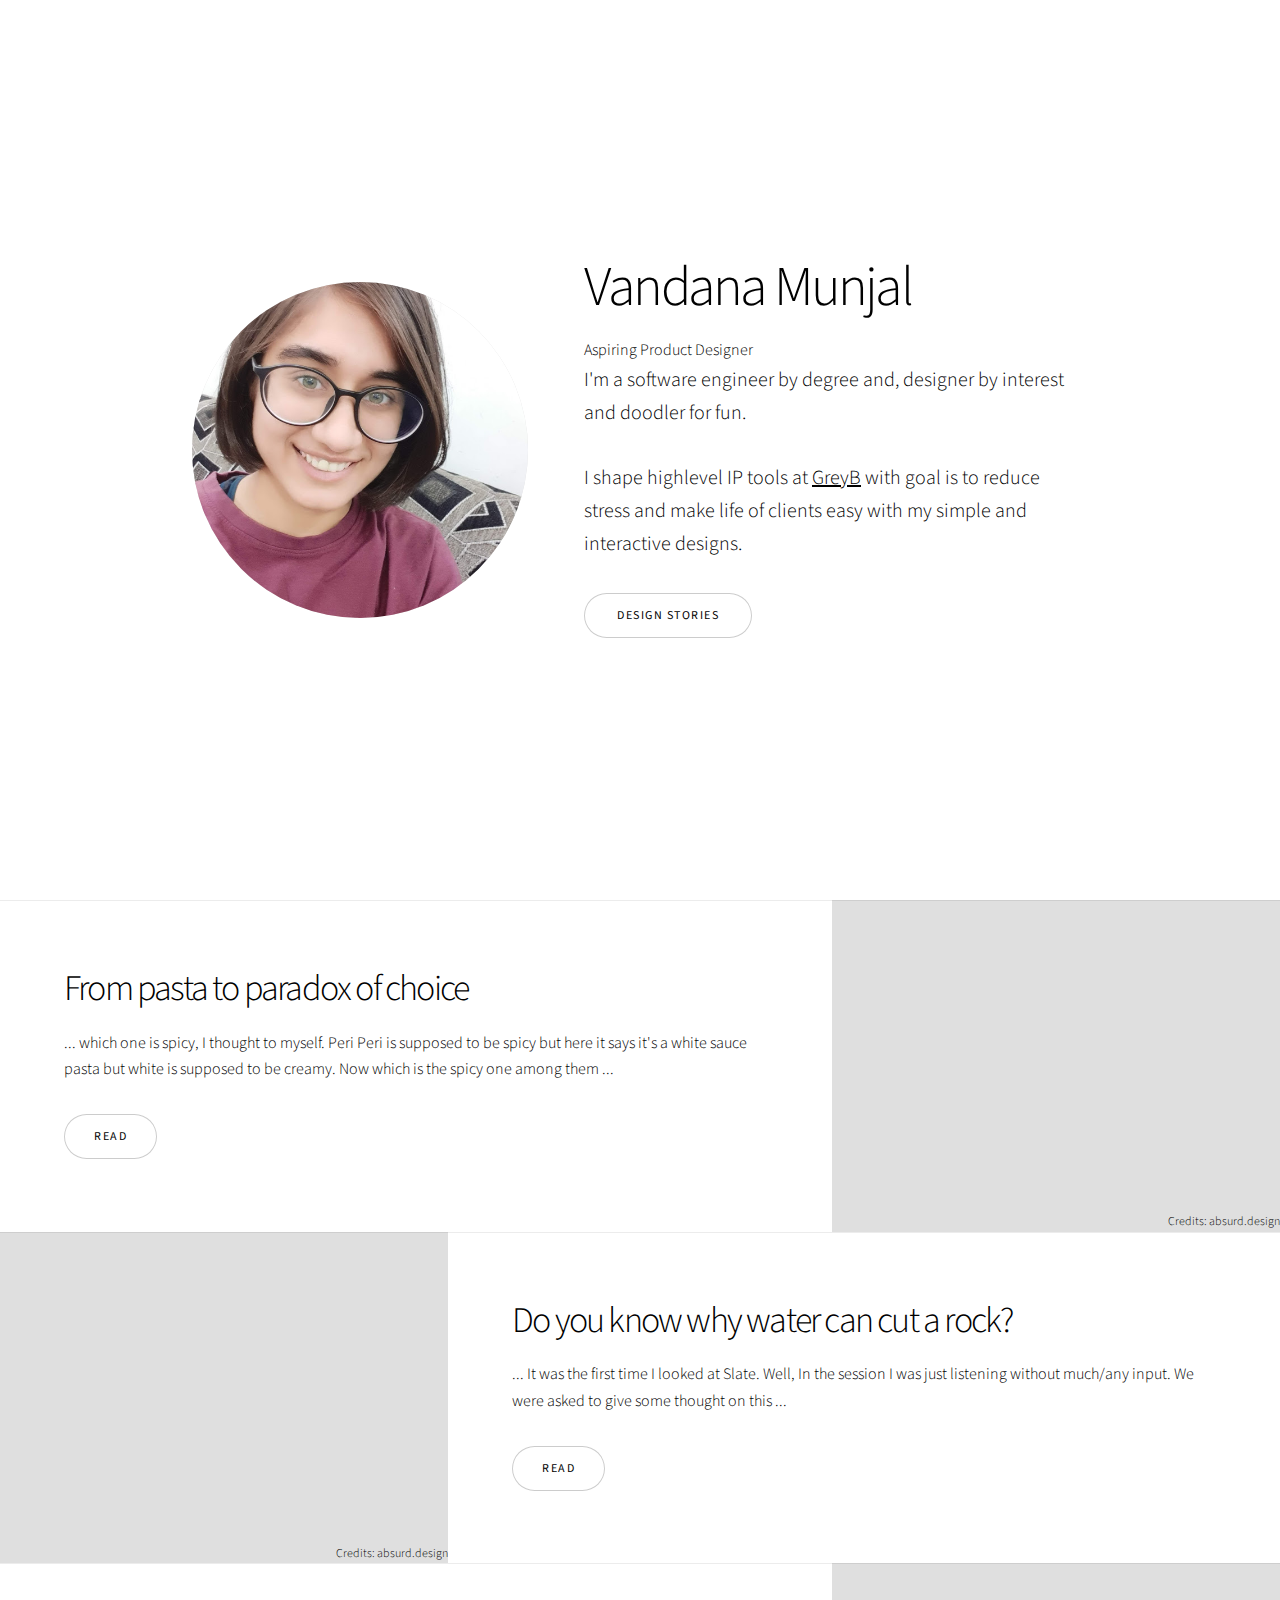
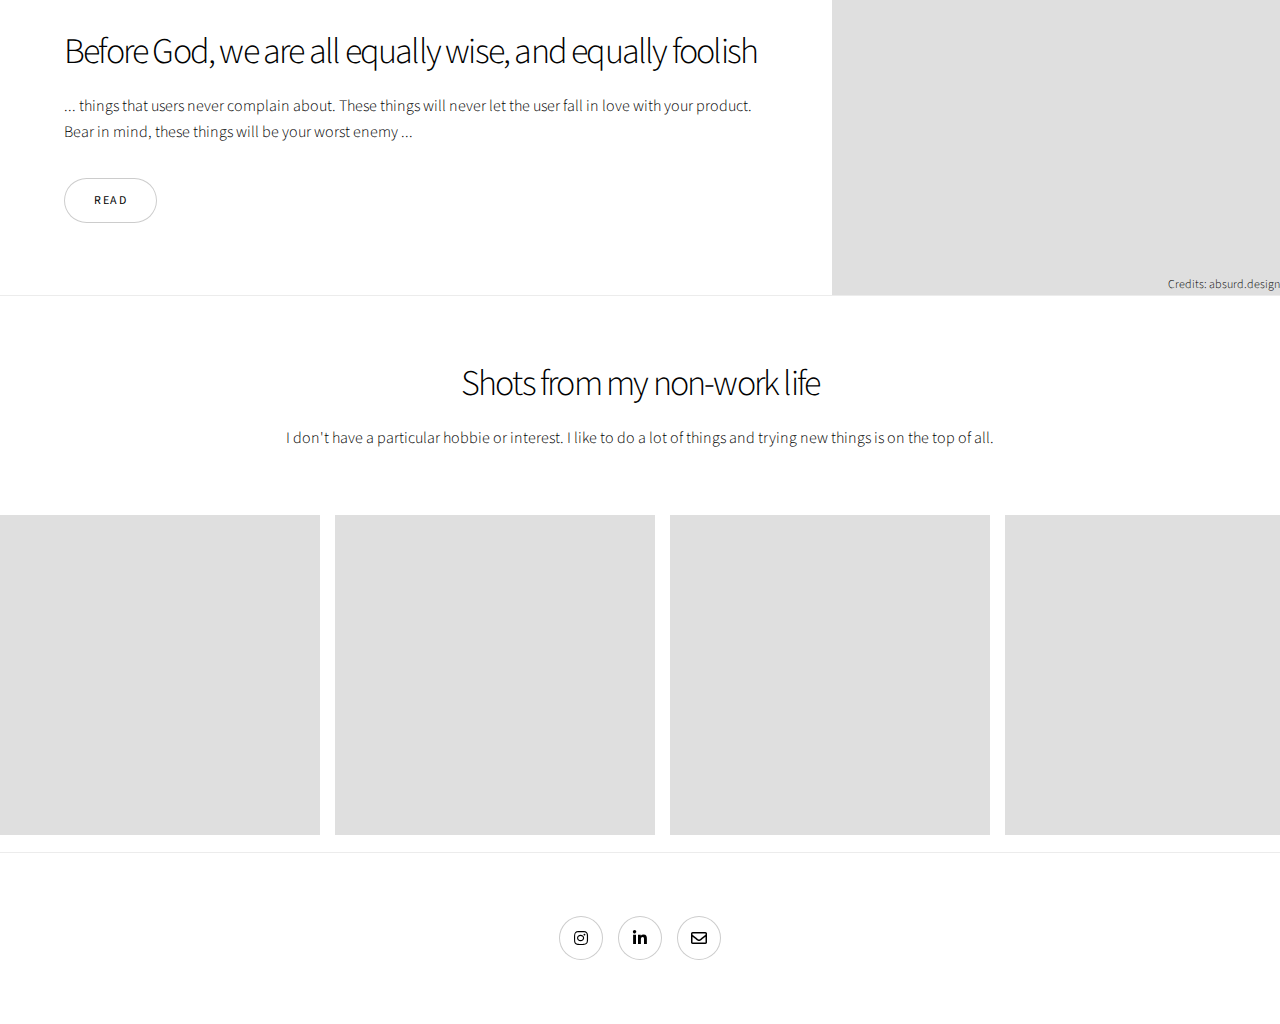
==== commit aad896b7: "gallery-view-2" ====
--- a/index.html
+++ b/index.html
@@ -96,11 +96,8 @@
 							<h2>Shots from my non-work life</h2>
 							<p>I don't have a particular hobbie or interest. I like to do a lot of things and trying new things is on the top of all.</p>
 						</div>
-
 						<!-- Gallery -->
-							<div id="non-work-life" class="gallery lightbox onscroll-fade-in style1 medium">
-								
-							</div>
+							<div id="non-work-life" class="gallery style2 medium lightbox onscroll-fade-in"></div>
 
 					</section>
 
@@ -127,56 +124,6 @@
 			<script src="assets/js/main.js"></script>
 			<script type="text/javascript">
 				$(document).ready(function(){
-					let photo_content = [
-						"",
-						"Namaste _/\_ from Shree Virupaksha Temple, Hampi",
-						"Smile, because its Hampi... Happy Hampi :D",
-						"First Solo - Palampur",
-						"Asia's highest bridge at staggering height of 13596 ft at Chicham, Spiti Valley",
-						"Charminar(Four Minarets), Hydrabad",
-						"Diu Island",
-						"Comeback after a hiatus",
-						"Baby Goku",
-						"No more a dilettante painter",
-						"Wallflower",
-						"Deva!",
-						"Can you read me from my eyes?",
-						"Best feeling - when a kid hugs you :D",
-						"Just another fun Sunday spent teaching kids",
-						"Good byes are hard, but do them with a smile.",
-						"The pretty lady showed me the handmade card she made for her friend.",
-						"Smile :)",
-						"You can do amazing things with a simpe dough of clay",
-						"At anti-begging campaign",
-						"Meet Lakshmi from Rajpura",
-						"The best batch",
-						"1st Anniversery of our initiative",
-						"Suppoters at anti-begging campaign",
-						"Painting the bridges of patiala to spread awareness on mensuration and health",
-						"Things I like to do",
-						"Because workstation needs to have some life",
-						"An attempt to learn the art of pottery",
-						"...",
-						"When I started making miniature arts",
-						"Self Portrait, Self Love",
-						"Meditating before zip-lining",
-						"Cold desert mountain valley - Spiti - 1",
-						"Cold desert mountain valley - Spiti - 2",
-						"Cold desert mountain valley - Spiti - 3",
-						"Cold desert mountain valley - Spiti - 4",
-						"Hello from the world's highest post office (Hikkim)",
-						"Colors of an Indian wedding",
-						"Metamorphosis to Santa",
-						"Holi Hai!!!",
-						"Team Hackers",
-						"Team Kalam",
-						"Leading an ACM event(Flipped) at Chitkara University",
-					]
-					let gallery_html = "";
-					for(let i=1; i<=42; i++){
-						gallery_html = gallery_html + '<article><a href="images/gallery/fulls/'+i+'.jpg" class="image"><img src="images/gallery/thumbs/'+i+'.jpg" alt="" /></a><div class="caption"><p>'+ photo_content[i] +'</p></div></article>';
-					}
-					$("#non-work-life").html(gallery_html);
 				});
 			</script>
 
--- a/assets/css/main.css
+++ b/assets/css/main.css
@@ -6491,7 +6491,7 @@
 			width: 15%;
 			margin: 7px;
 			border-radius: 10px;
-			max-height: 200px;
+			/* max-height: 200px; */
 
 		}
 
@@ -6878,6 +6878,9 @@
 			overflow: hidden;
 			width: 22.5rem;
 			max-width: 75vw;
+			width: 20rem;
+			max-width: 75vw;
+			margin-right: 15px;
 		}
 
 			.gallery.style2 article .image {
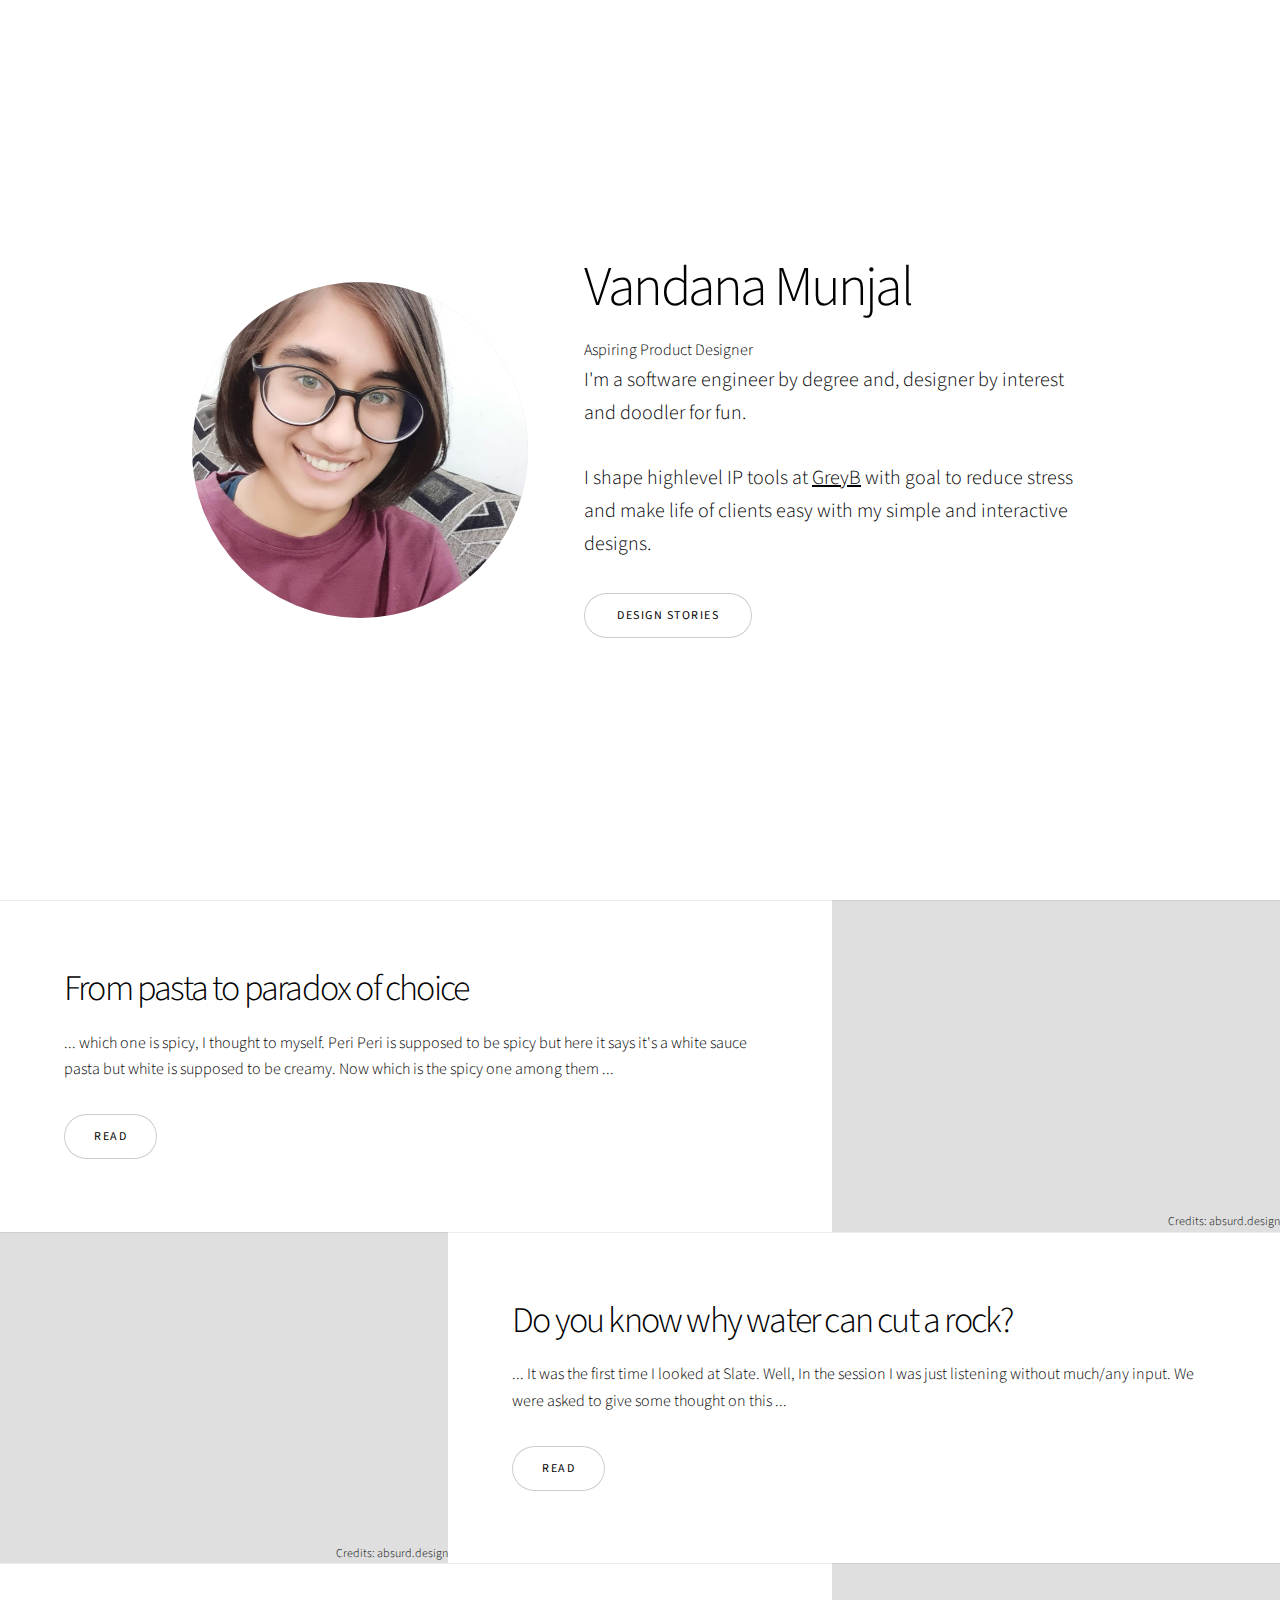
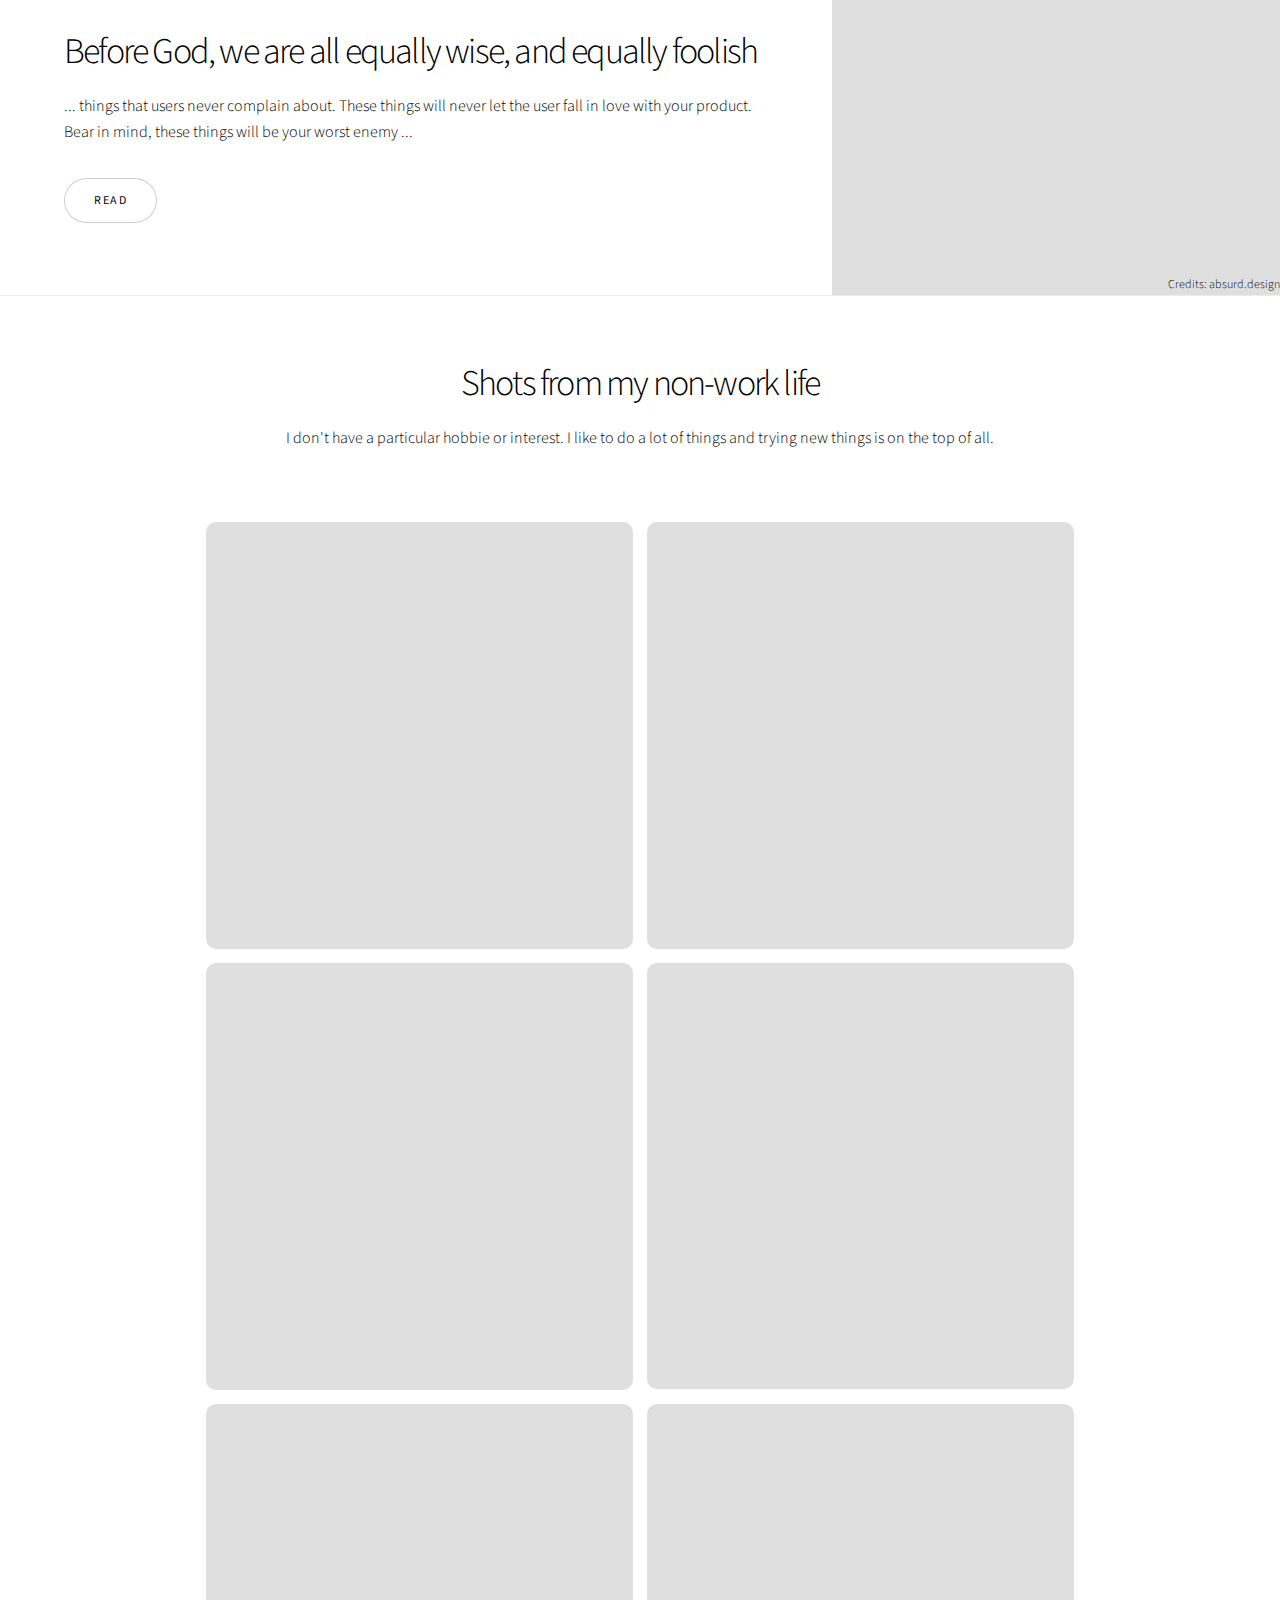
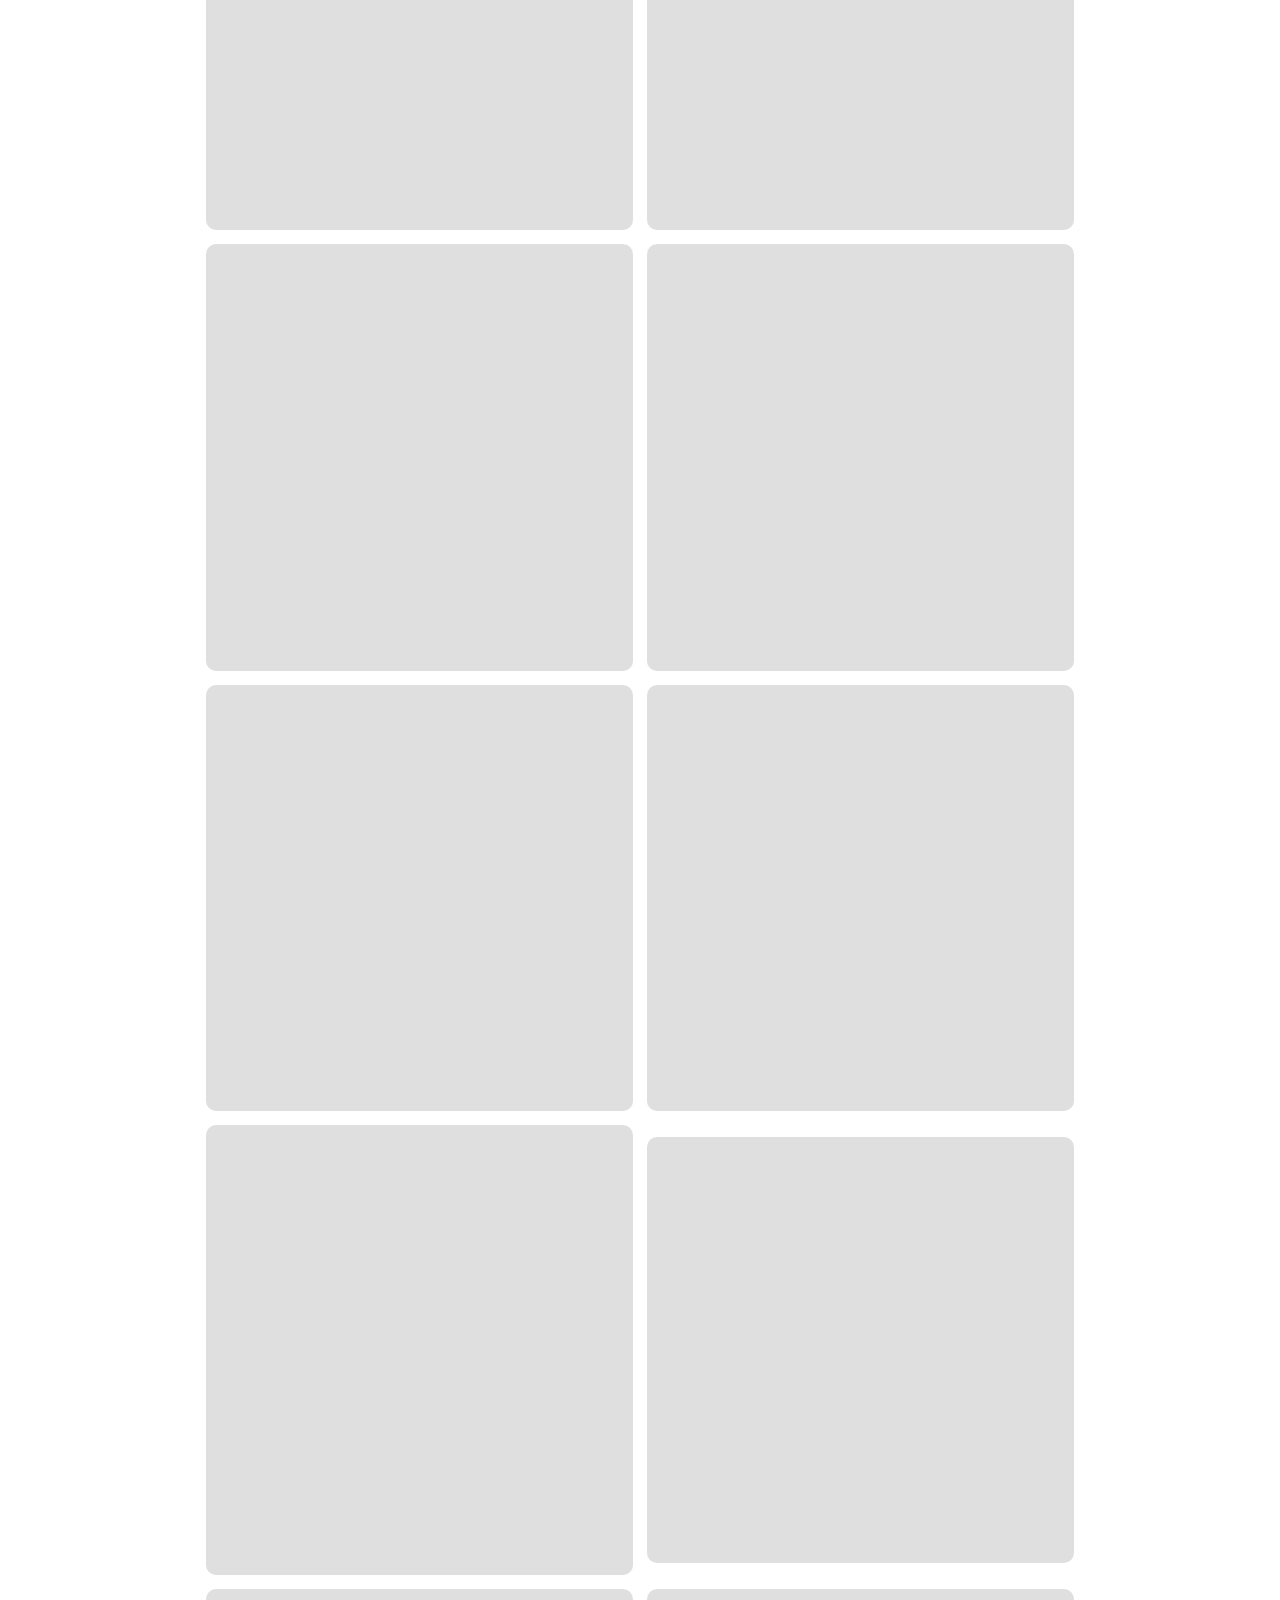
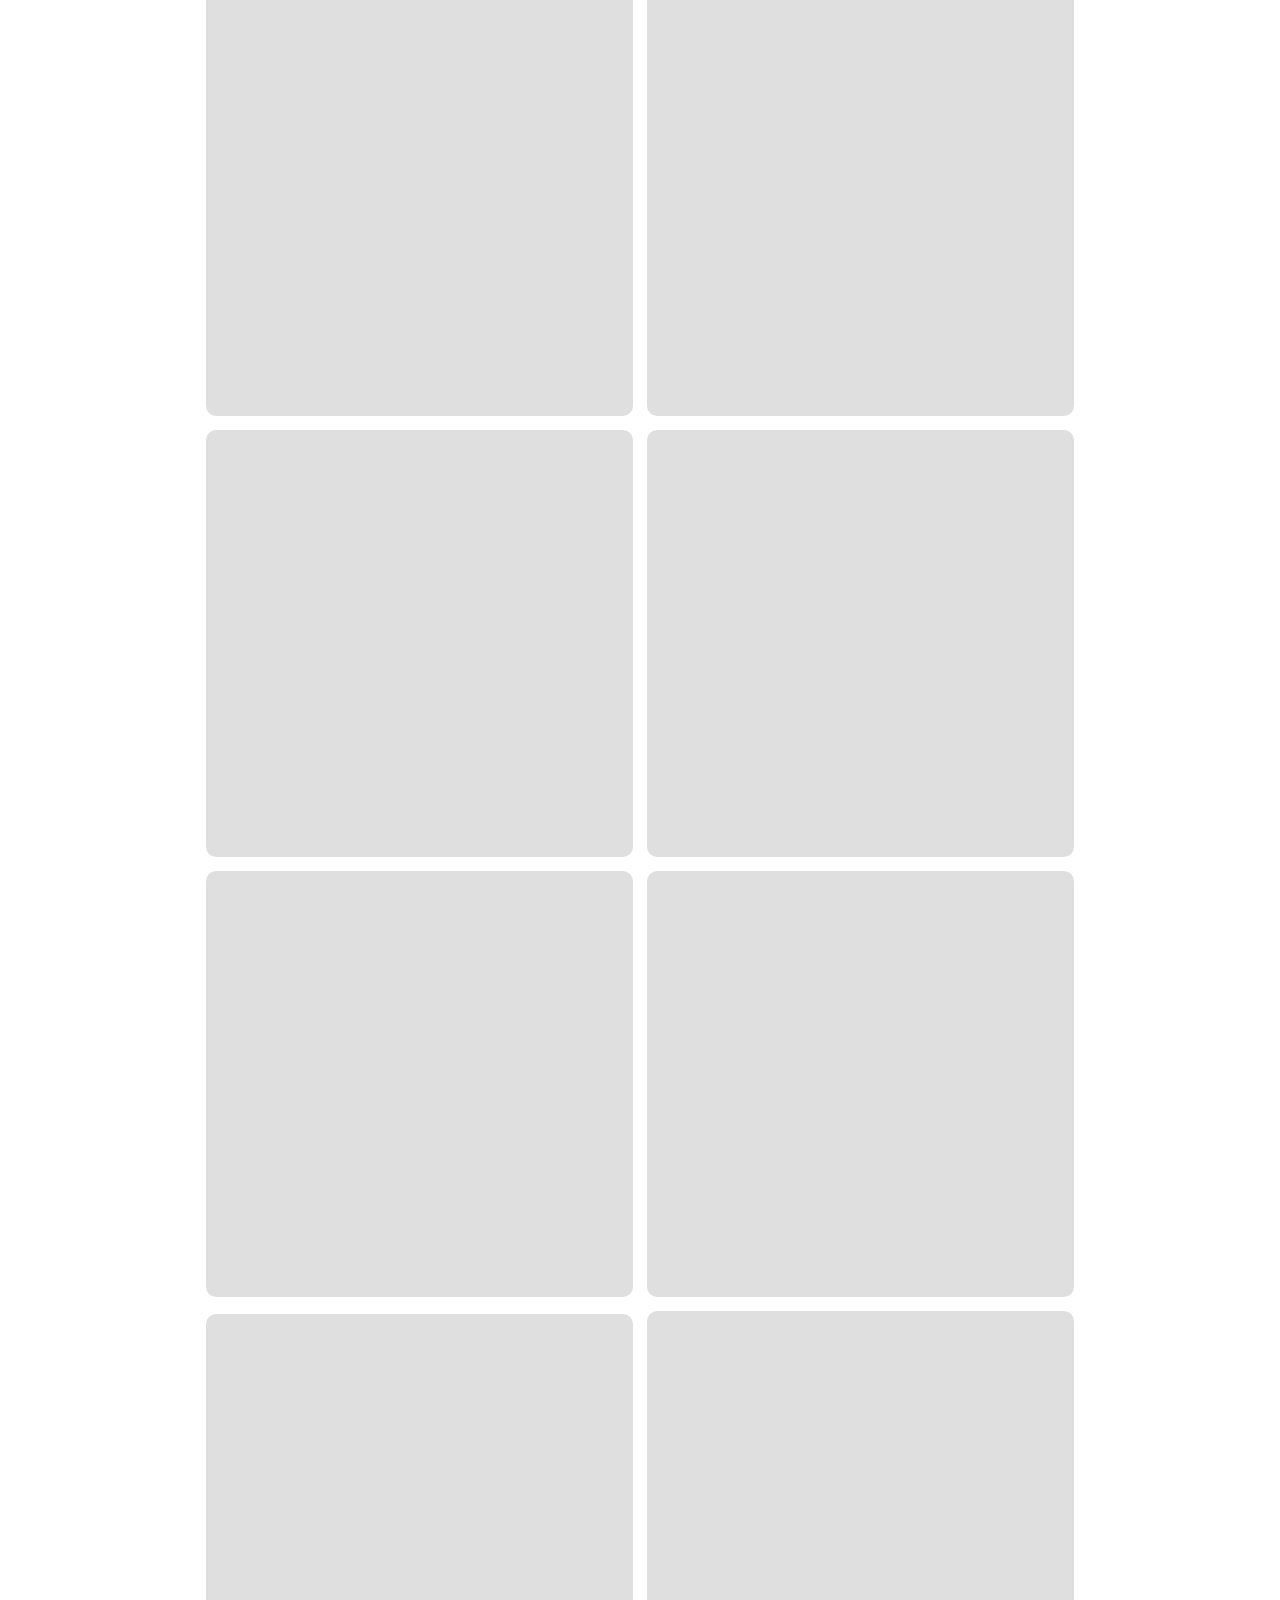
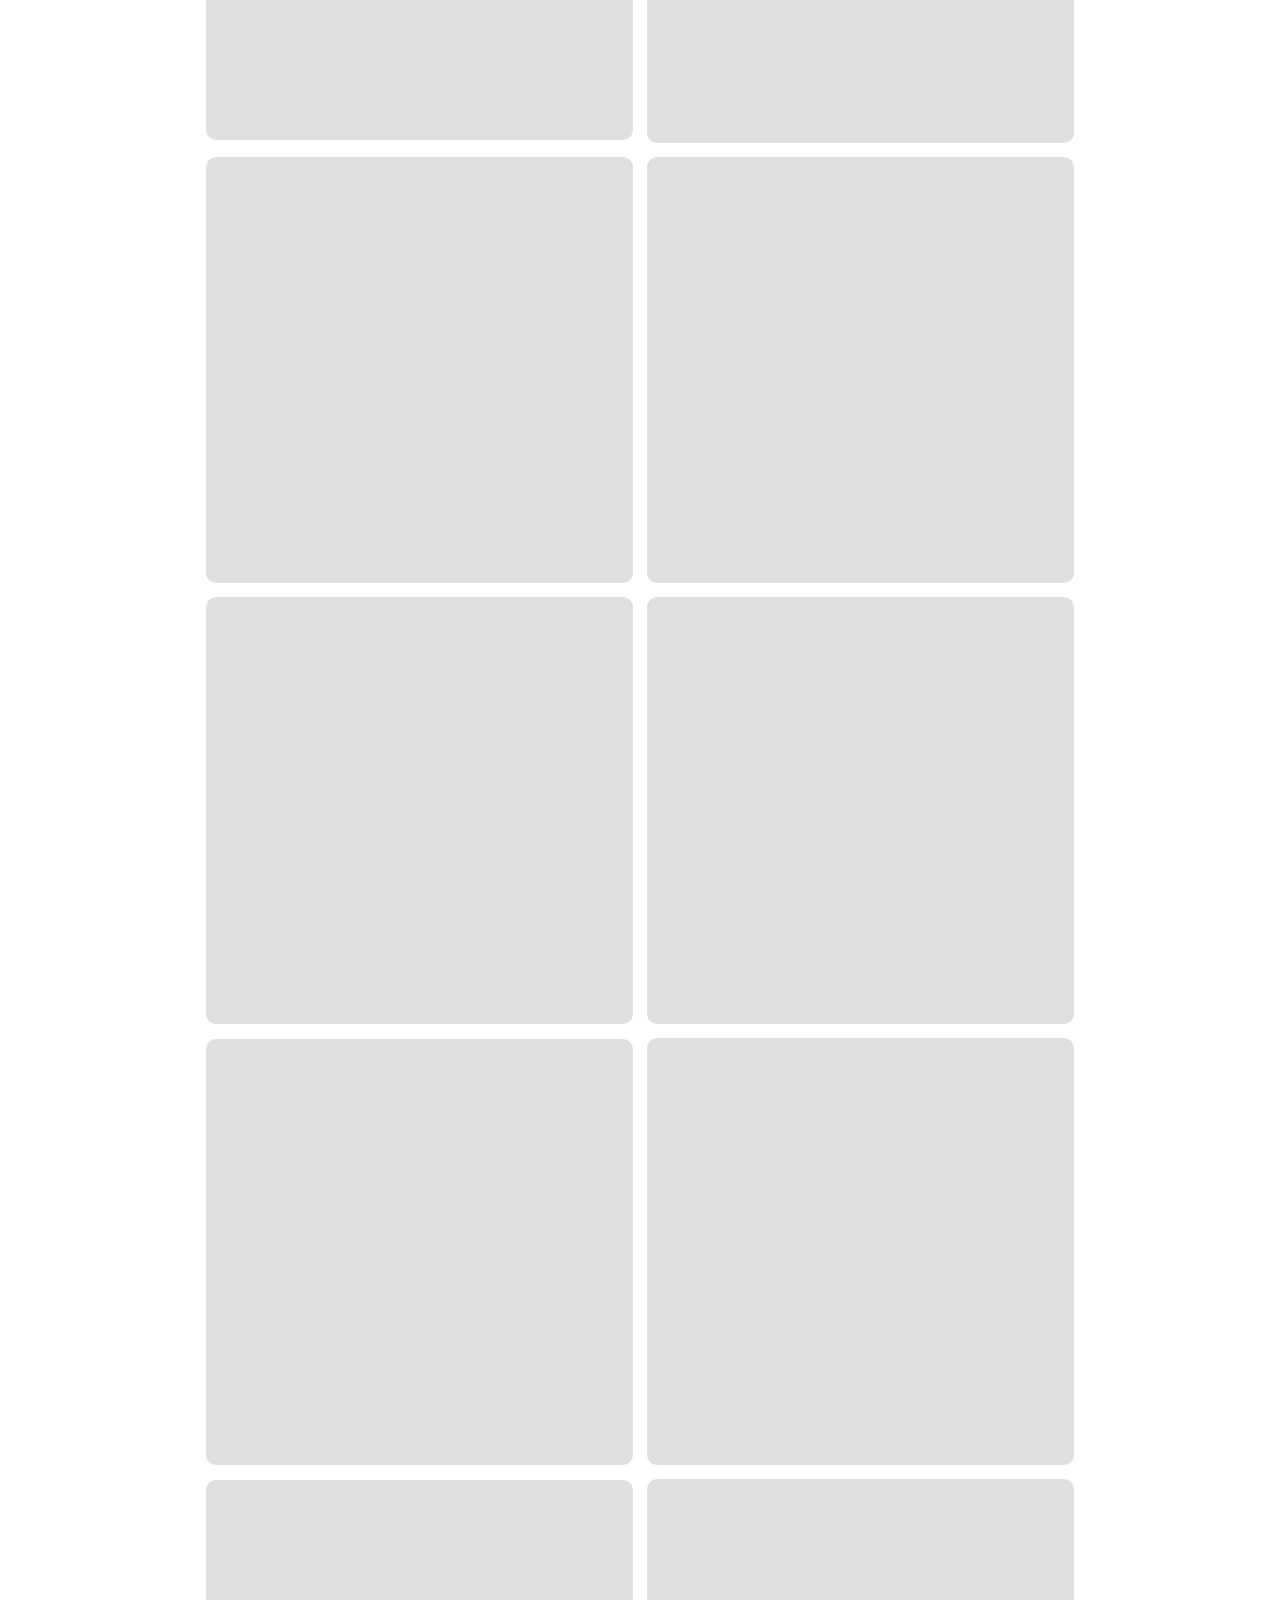
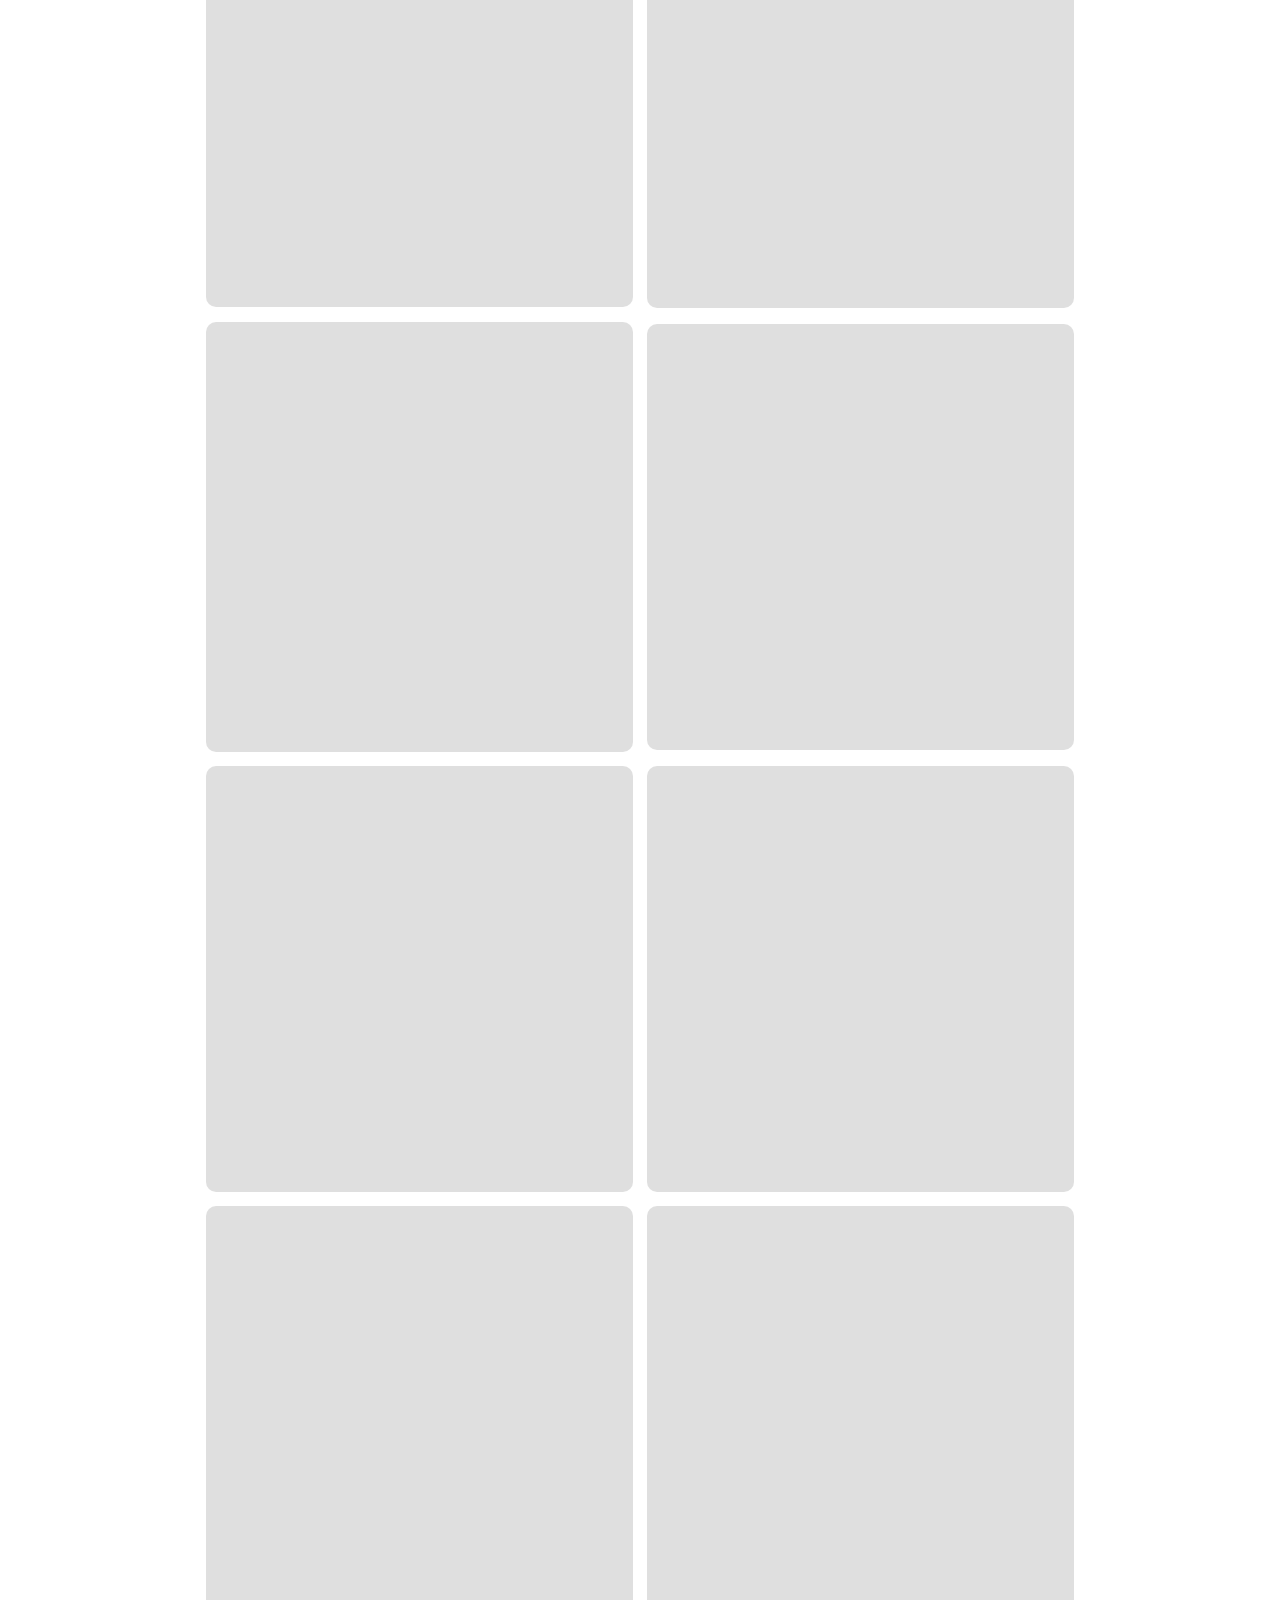
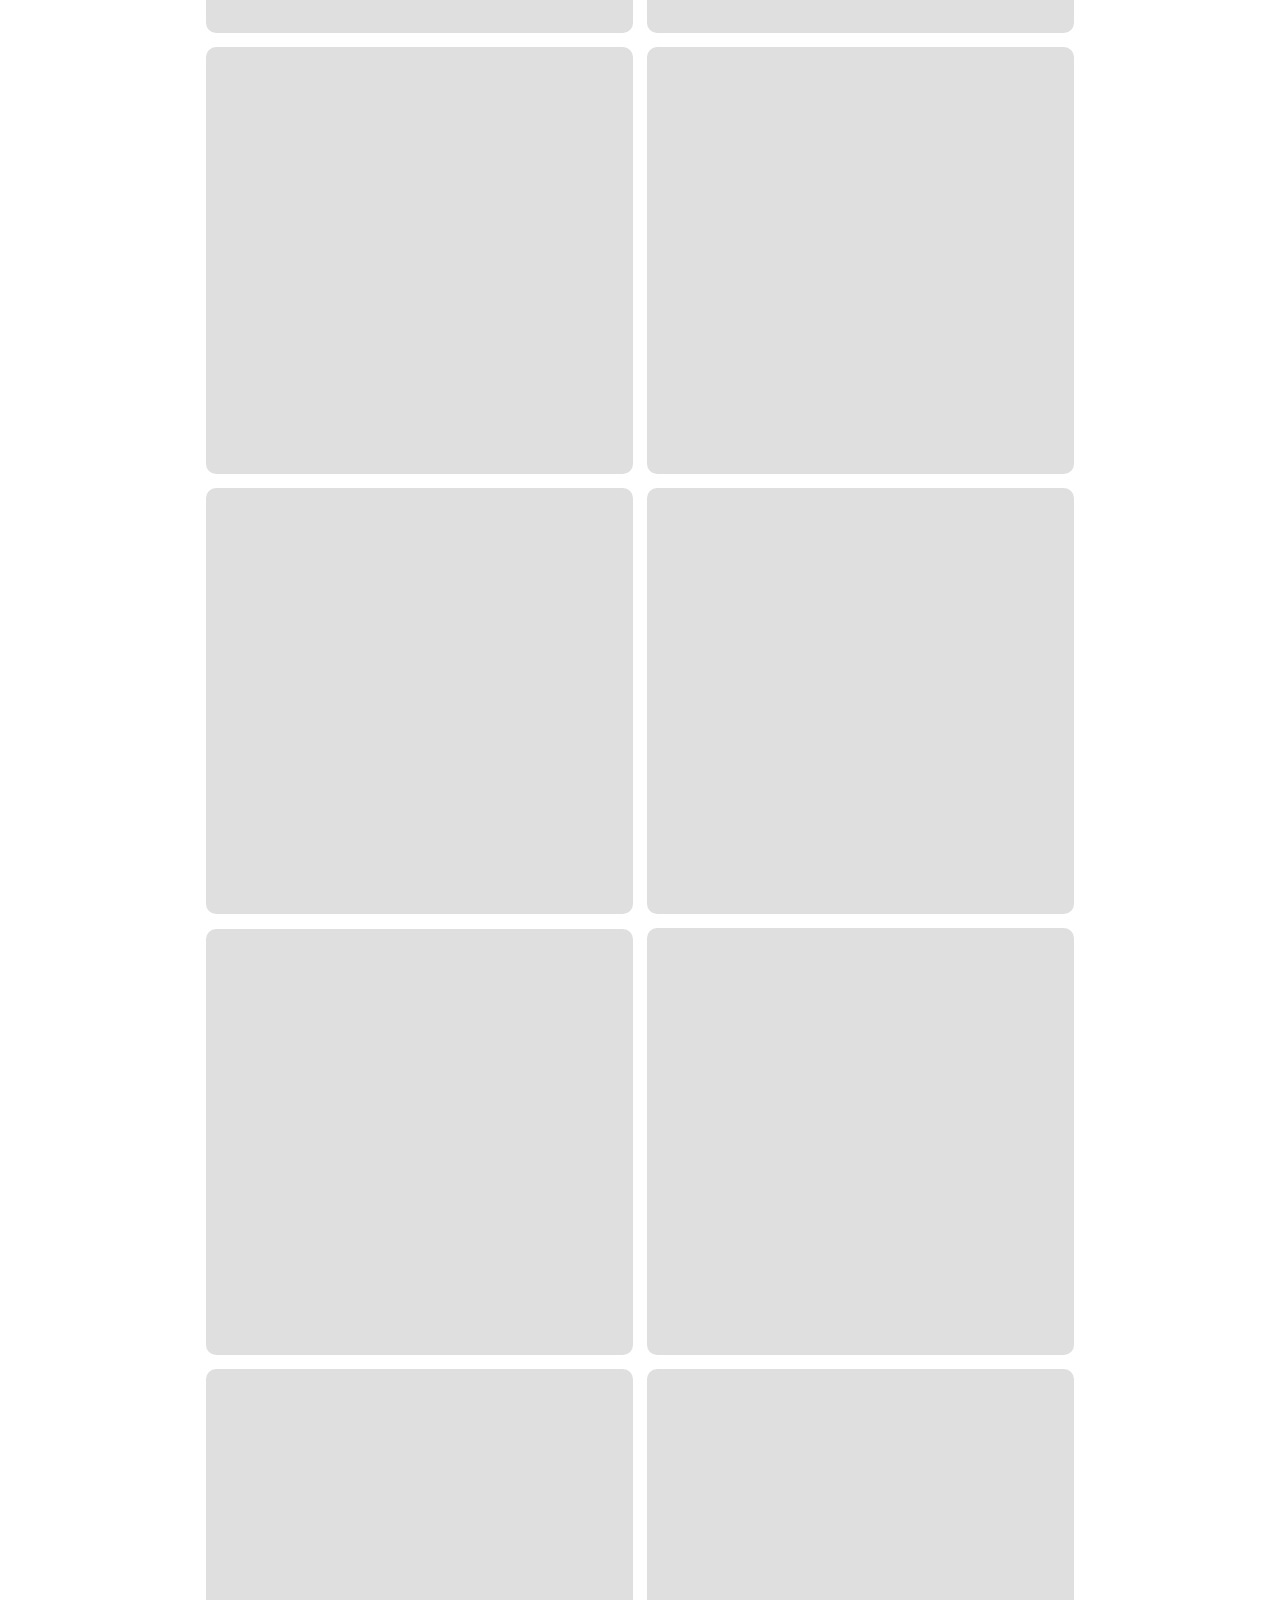
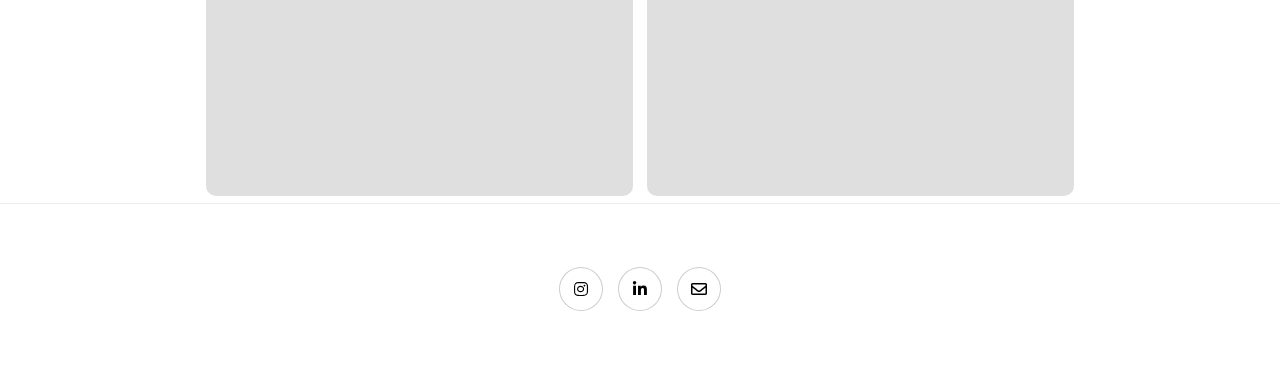
==== commit 0998a6c8: "fullview" ====
--- a/index.html
+++ b/index.html
@@ -18,7 +18,7 @@
 							<h1>Vandana Munjal</h1>
 							<div>Aspiring Product Designer</div>
 							<p class="major">I'm a software engineer by degree and, designer by interest and doodler for fun.</p>
-							<p class="major">I shape highlevel IP tools at <a target="_blank" href="https://www.greyb.com/">GreyB</a> with goal is to reduce stress and make life of clients easy with my simple and interactive designs.</p>
+							<p class="major">I shape highlevel IP tools at <a target="_blank" href="https://www.greyb.com/">GreyB</a> with goal to reduce stress and make life of clients easy with my simple and interactive designs.</p>
 							<ul class="actions stacked">
 								<li><a href="#first" class="button big wide smooth-scroll-middle">Design Stories</a></li>
 							</ul>
@@ -97,7 +97,7 @@
 							<p>I don't have a particular hobbie or interest. I like to do a lot of things and trying new things is on the top of all.</p>
 						</div>
 						<!-- Gallery -->
-							<div id="non-work-life" class="gallery style2 medium lightbox onscroll-fade-in"></div>
+							<div id="non-work-life" class="gallery style1 medium lightbox onscroll-fade-in"></div>
 
 					</section>
 
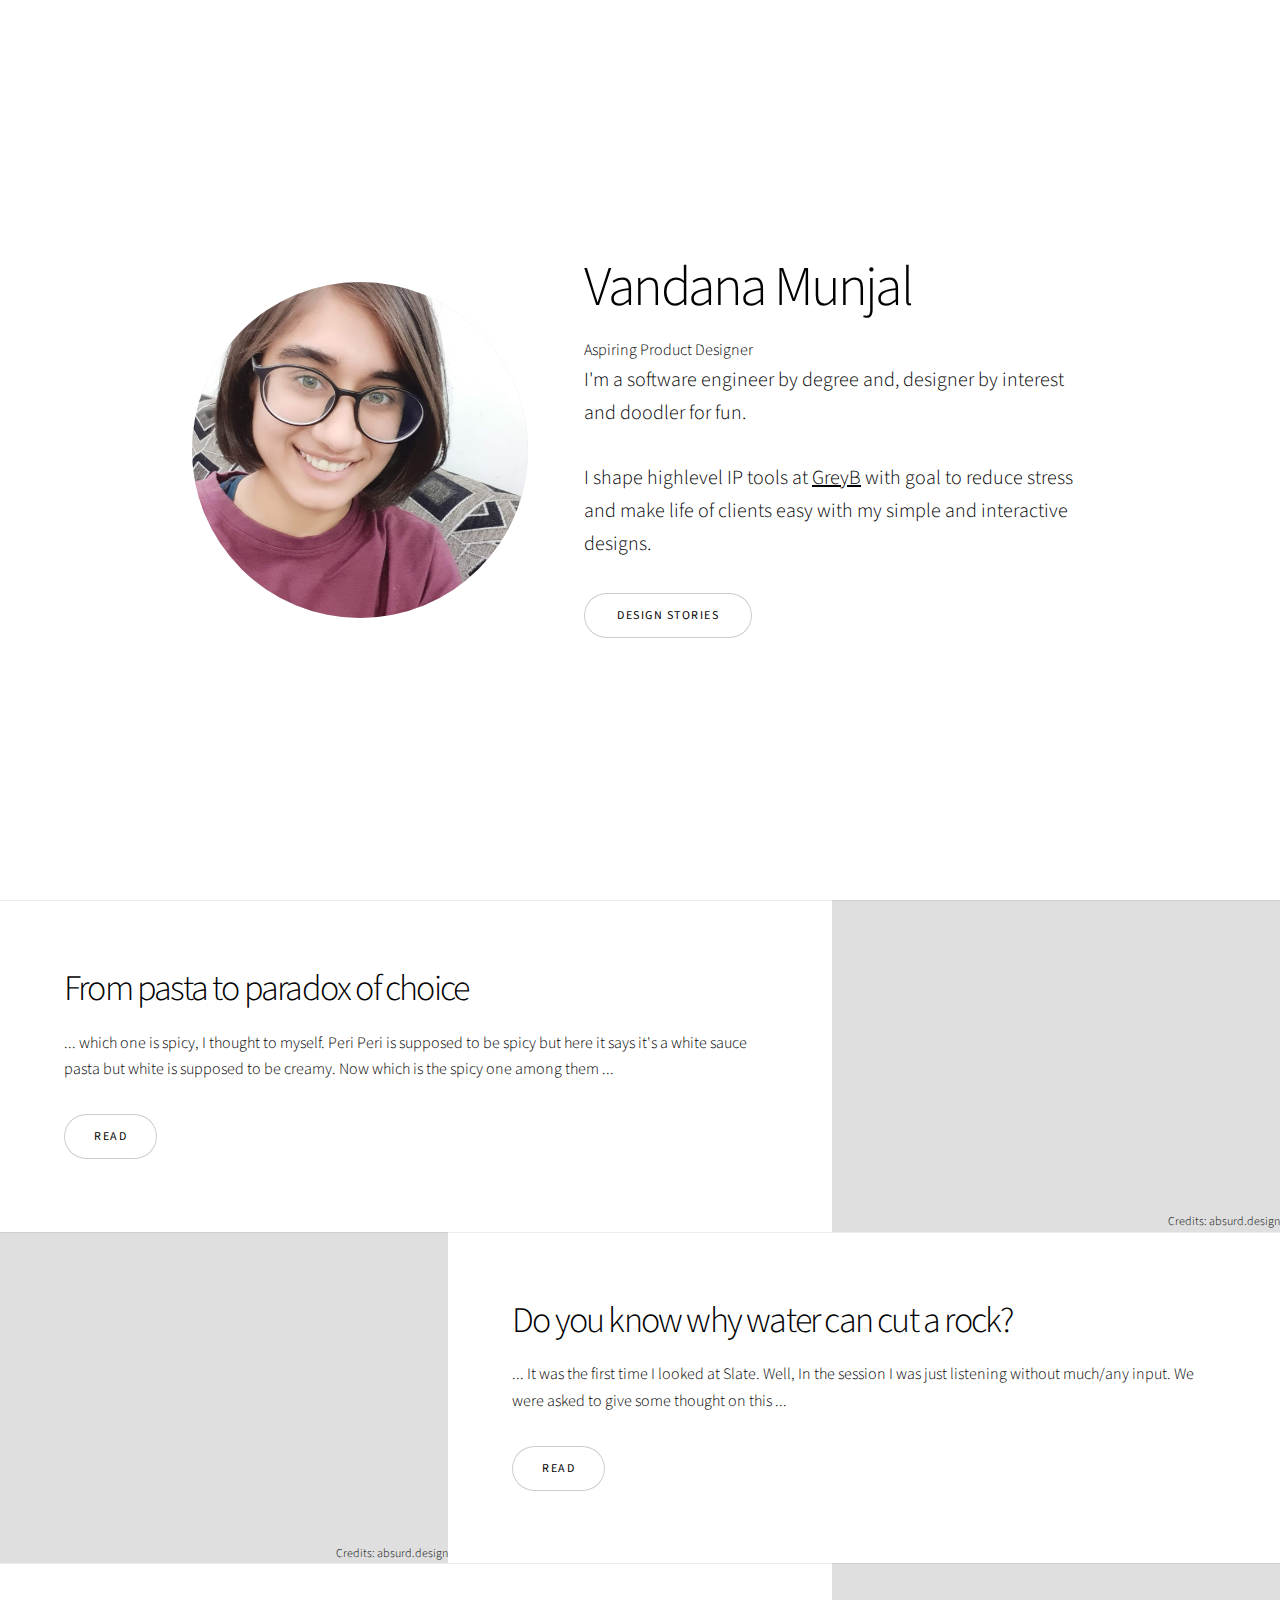
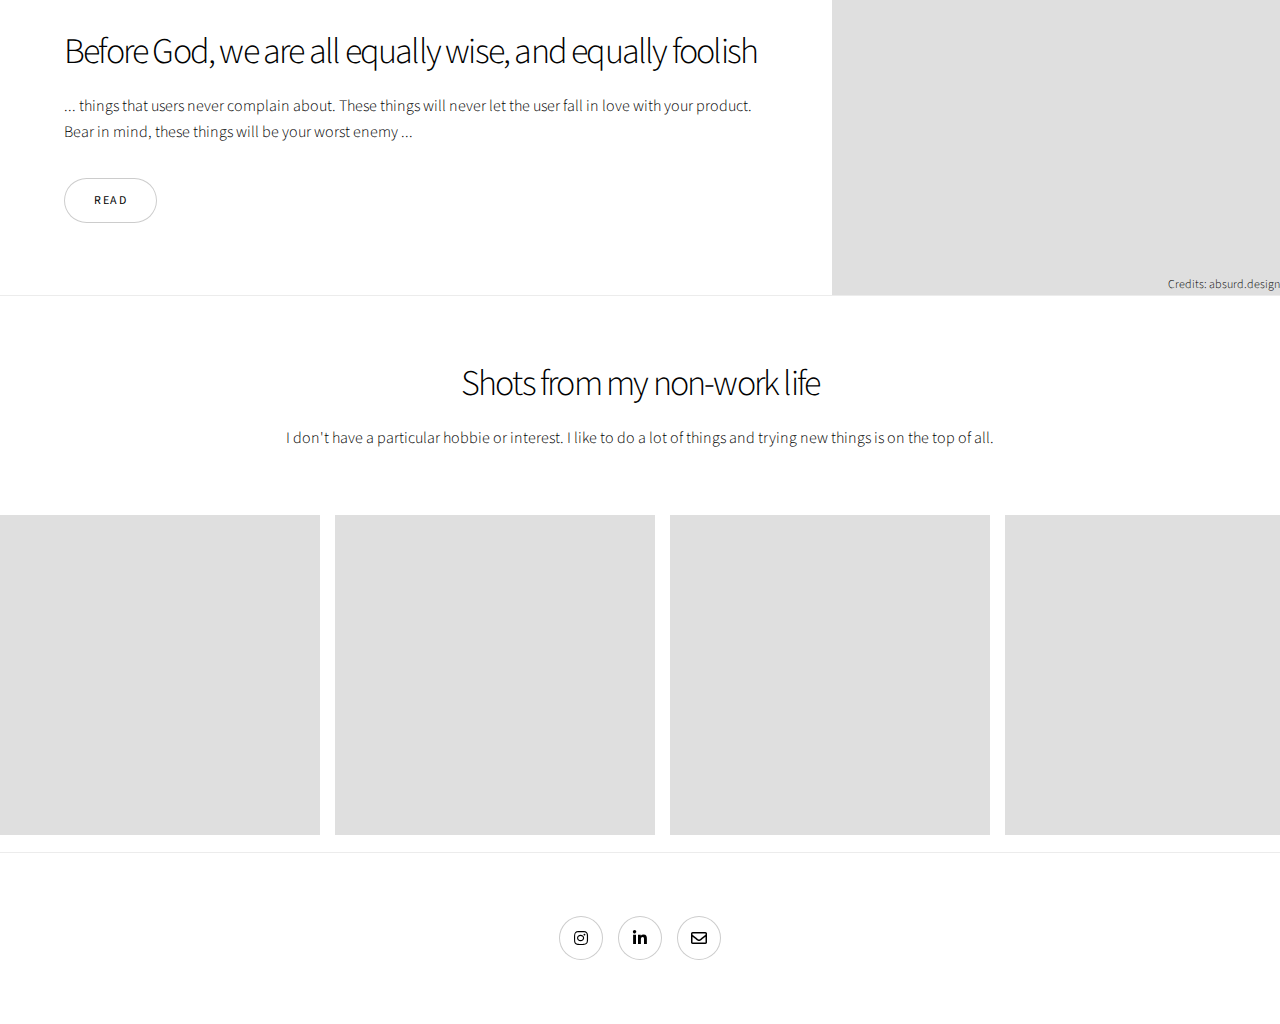
==== commit c7f39960: "gallery view" ====
--- a/index.html
+++ b/index.html
@@ -97,7 +97,7 @@
 							<p>I don't have a particular hobbie or interest. I like to do a lot of things and trying new things is on the top of all.</p>
 						</div>
 						<!-- Gallery -->
-							<div id="non-work-life" class="gallery style1 medium lightbox onscroll-fade-in"></div>
+							<div id="non-work-life" class="gallery style2 medium lightbox onscroll-fade-in"></div>
 
 					</section>
 
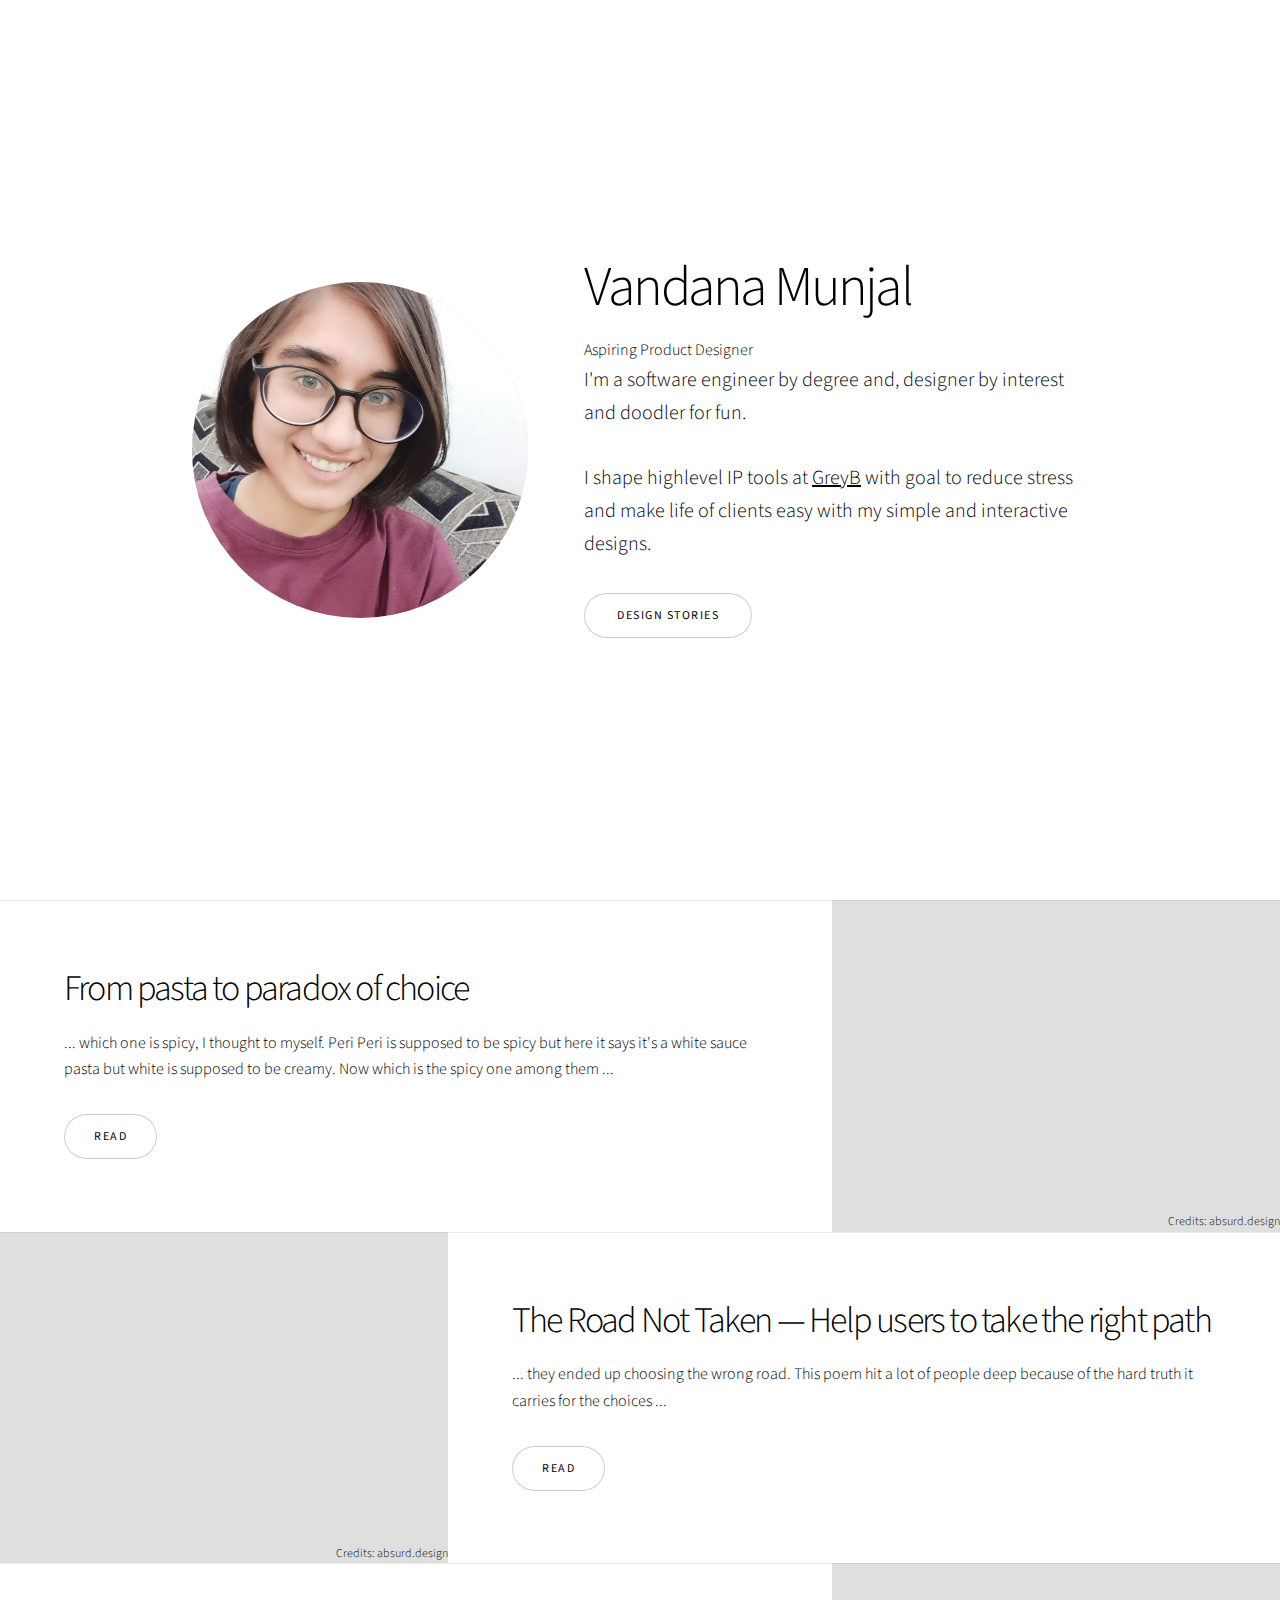
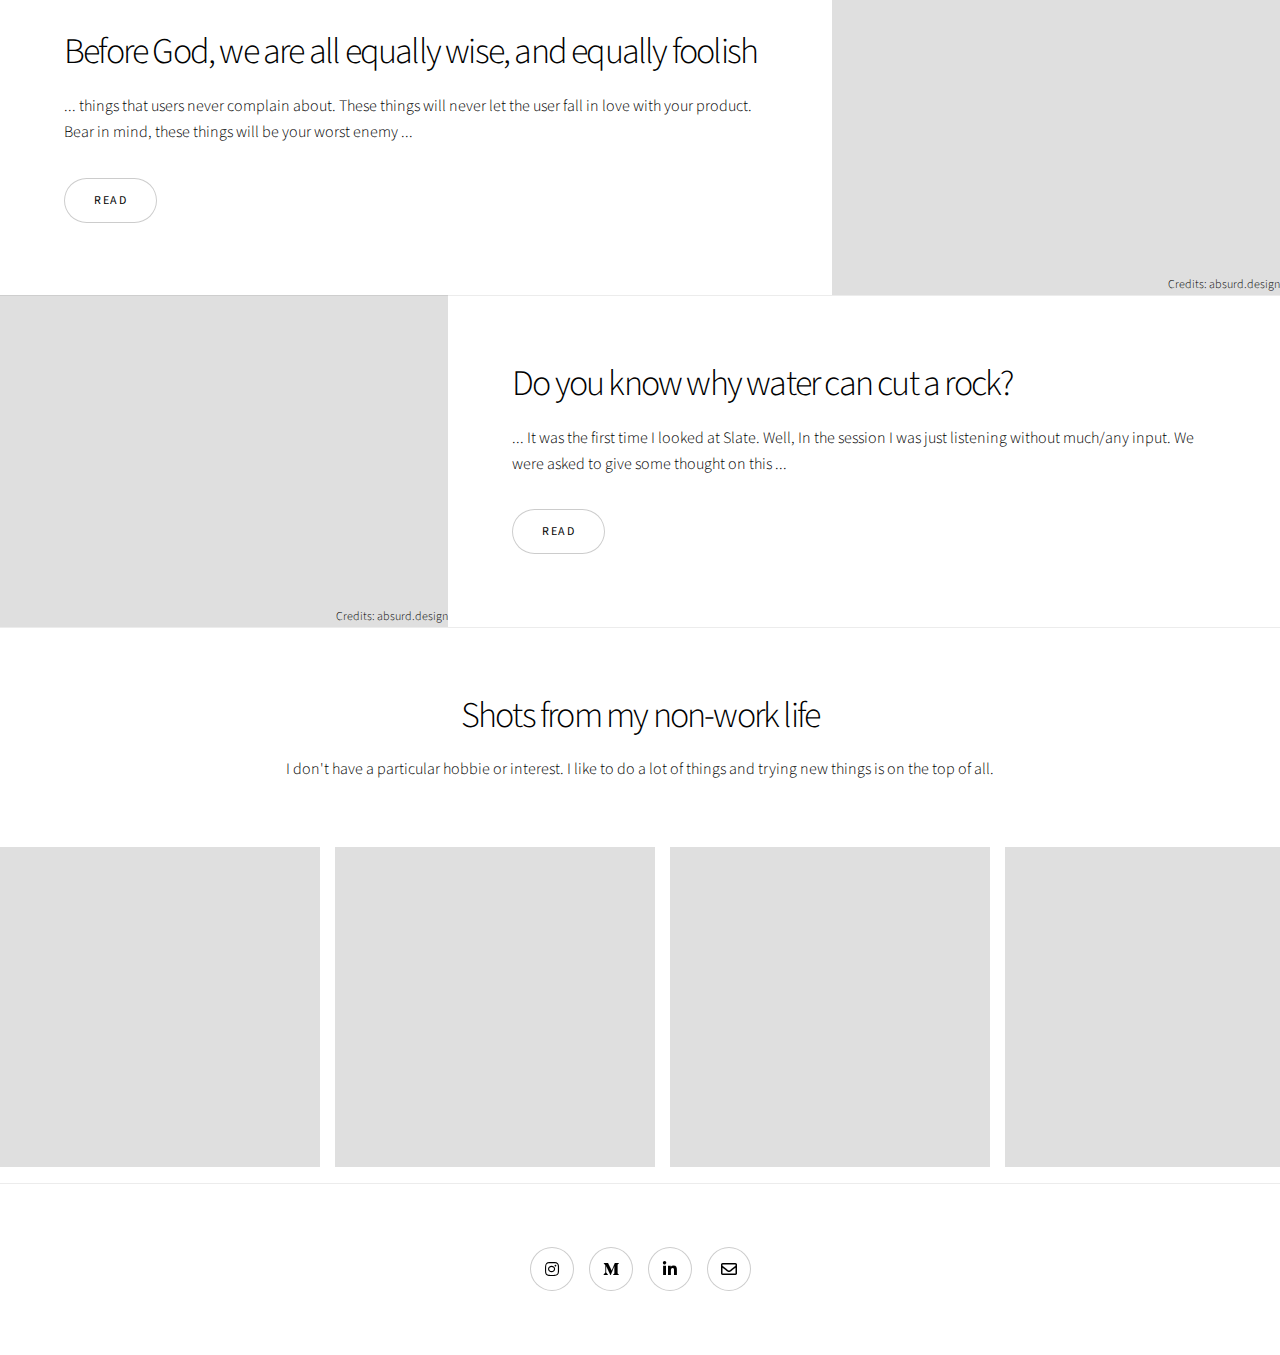
==== commit 51f6af4e: "add a new article" ====
--- a/index.html
+++ b/index.html
@@ -37,7 +37,7 @@
 								... which one is spicy, I thought to myself. Peri Peri is supposed to be spicy but here it says it's a white sauce pasta but white is supposed to be creamy. Now which is the spicy one among them ...
 							</p>
 							<ul class="actions stacked">
-								<li><a target="_blank" href="https://docs.google.com/document/d/e/2PACX-1vRiIpOh_Dh8UYlsfx57sCel5qjtSUy-gMwN-xiSpVMvoYku7CW384NCS09mS1-rWxYp9beRNmq7wpaM/pub" class="button">Read</a></li>
+								<li><a target="_blank" href="https://vandana-munjal.medium.com/from-a-pasta-to-paradox-of-choice-635ee7fe1c04" class="button">Read</a></li>
 							</ul>
 						</div>
 						<div class="image">
@@ -49,14 +49,14 @@
 				<!-- Two -->
 					<section class="spotlight style1 orient-right content-align-left image-position-center onscroll-image-fade-in" >
 						<div class="content">
-							<h2>Do you know why water can cut a rock?</h2>
-							<p>... It was the first time I looked at Slate. Well, In the session I was just listening without much/any input. We were asked to give some thought on this ...</p>
+							<h2>The Road Not Taken — Help users to take the right path</h2>
+							<p>... they ended up choosing the wrong road. This poem hit a lot of people deep because of the hard truth it carries for the choices ...</p>
 							<ul class="actions stacked">
-								<li><a href="https://docs.google.com/document/d/e/2PACX-1vQm1e8UtazEeQmjMpZ7lc5iB93H4YupP-juNJ4e-7BCduILqssCse-O8vv1ONzB8zRMnVZ0MX5CzdSv/pub" target="_blank" class="button">Read</a></li>
+								<li><a href="https://vandana-munjal.medium.com/the-road-not-taken-help-users-to-take-the-right-path-bd8172bb6b1" target="_blank" class="button">Read</a></li>
 							</ul>
 						</div>
 						<div class="image">
-							<img src="images/02.png" alt="" />
+							<img src="images/04.png" alt="" />
 							<div>Credits: absurd.design</div>
 						</div>
 					</section>
@@ -72,6 +72,21 @@
 						</div>
 						<div class="image">
 							<img src="images/03.png" alt="" />
+							<div>Credits: absurd.design</div>
+						</div>
+					</section>
+
+					<!-- Four -->
+					<section class="spotlight style1 orient-right content-align-left image-position-center onscroll-image-fade-in" >
+						<div class="content">
+							<h2>Do you know why water can cut a rock?</h2>
+							<p>... It was the first time I looked at Slate. Well, In the session I was just listening without much/any input. We were asked to give some thought on this ...</p>
+							<ul class="actions stacked">
+								<li><a href="https://docs.google.com/document/d/e/2PACX-1vQm1e8UtazEeQmjMpZ7lc5iB93H4YupP-juNJ4e-7BCduILqssCse-O8vv1ONzB8zRMnVZ0MX5CzdSv/pub" target="_blank" class="button">Read</a></li>
+							</ul>
+						</div>
+						<div class="image">
+							<img src="images/02.png" alt="" />
 							<div>Credits: absurd.design</div>
 						</div>
 					</section>
@@ -106,6 +121,7 @@
 						<div class="inner">
 							<ul class="icons">
 								<li><a target="_blank" href="https://www.instagram.com/munjalvandana/" class="icon brands style2 fa-instagram"><span class="label">Instagram</span></a></li>
+								<li><a target="_blank" href="https://vandana-munjal.medium.com/" class="icon brands style2 fa-medium-m"><span class="label">Medium</span></a></li>
 								<li><a target="_blank" href="https://www.linkedin.com/in/vandanamunjal/" class="icon brands style2 fa-linkedin-in"><span class="label">LinkedIn</span></a></li>
 								<li><a target="_blank" href="mailto:vandana.munjal2@gmail.com" class="icon style2 fa-envelope"><span class="label">Email</span></a></li>
 							</ul>
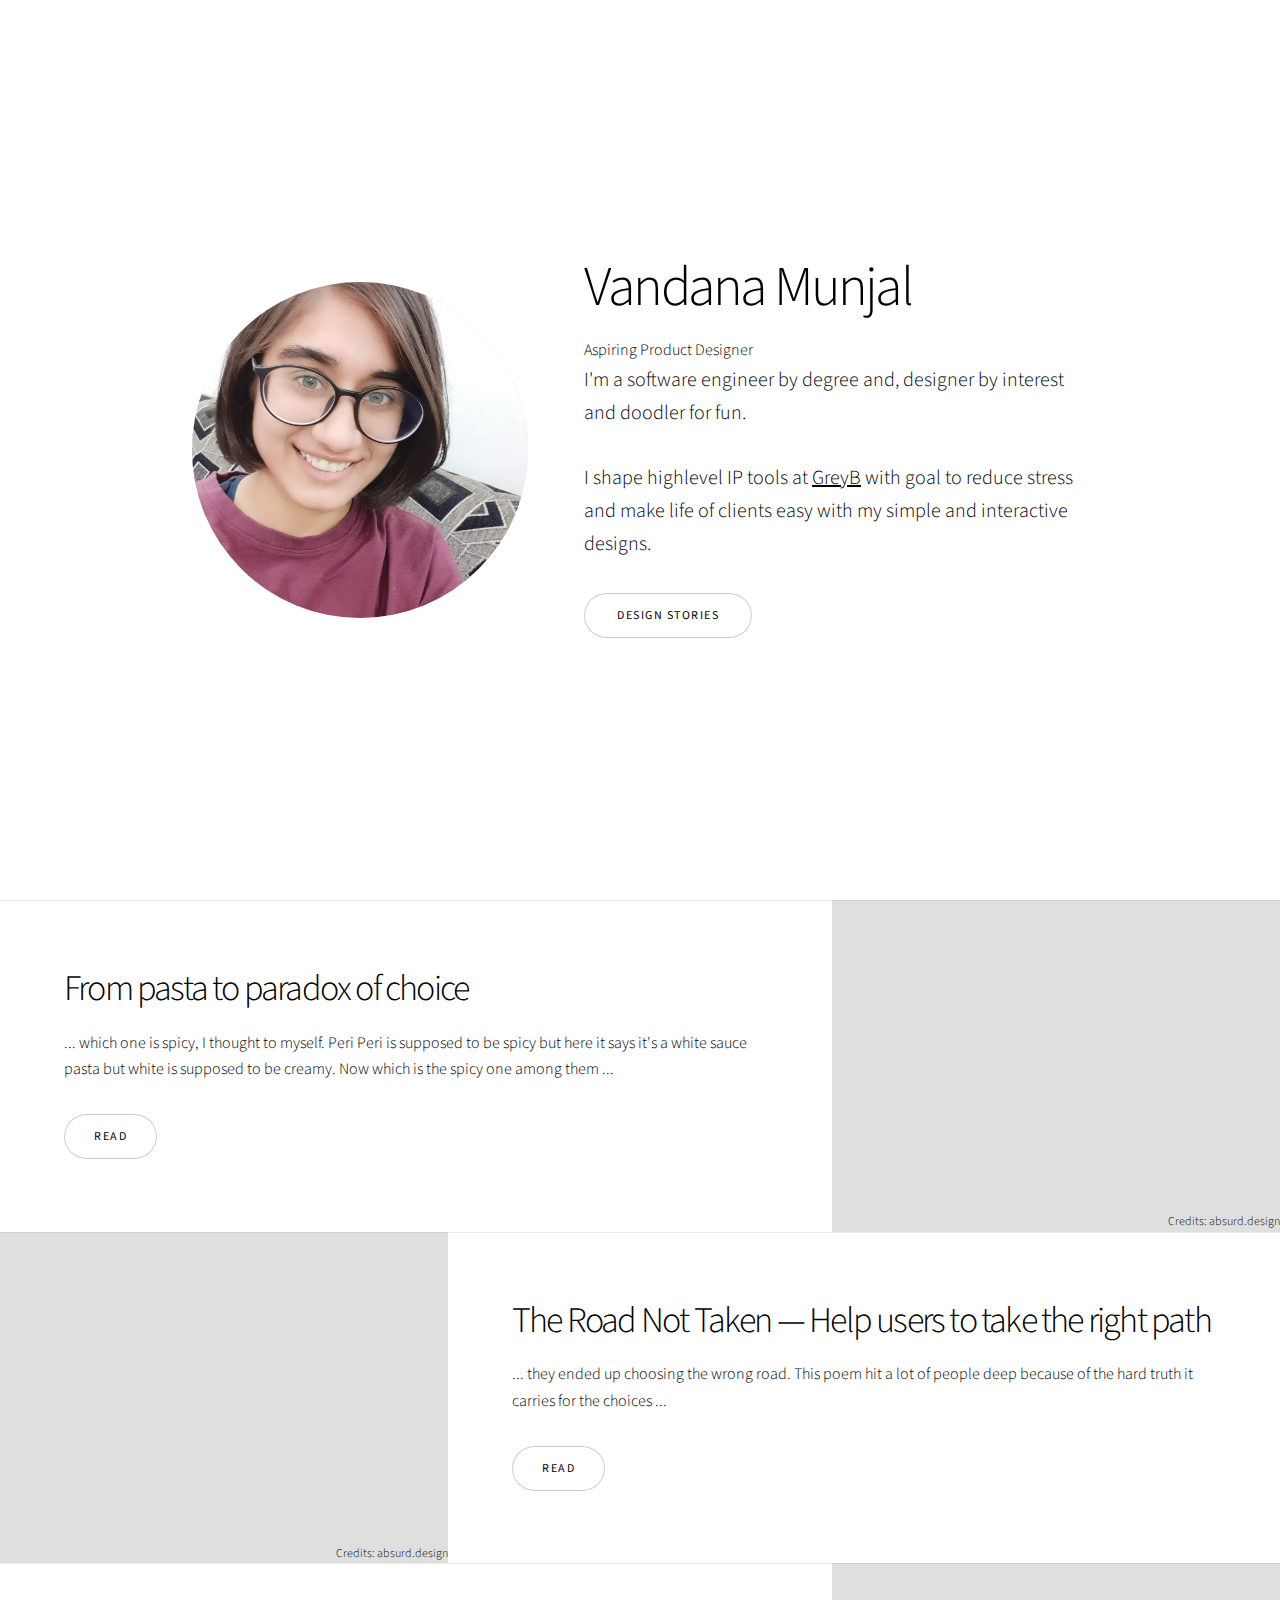
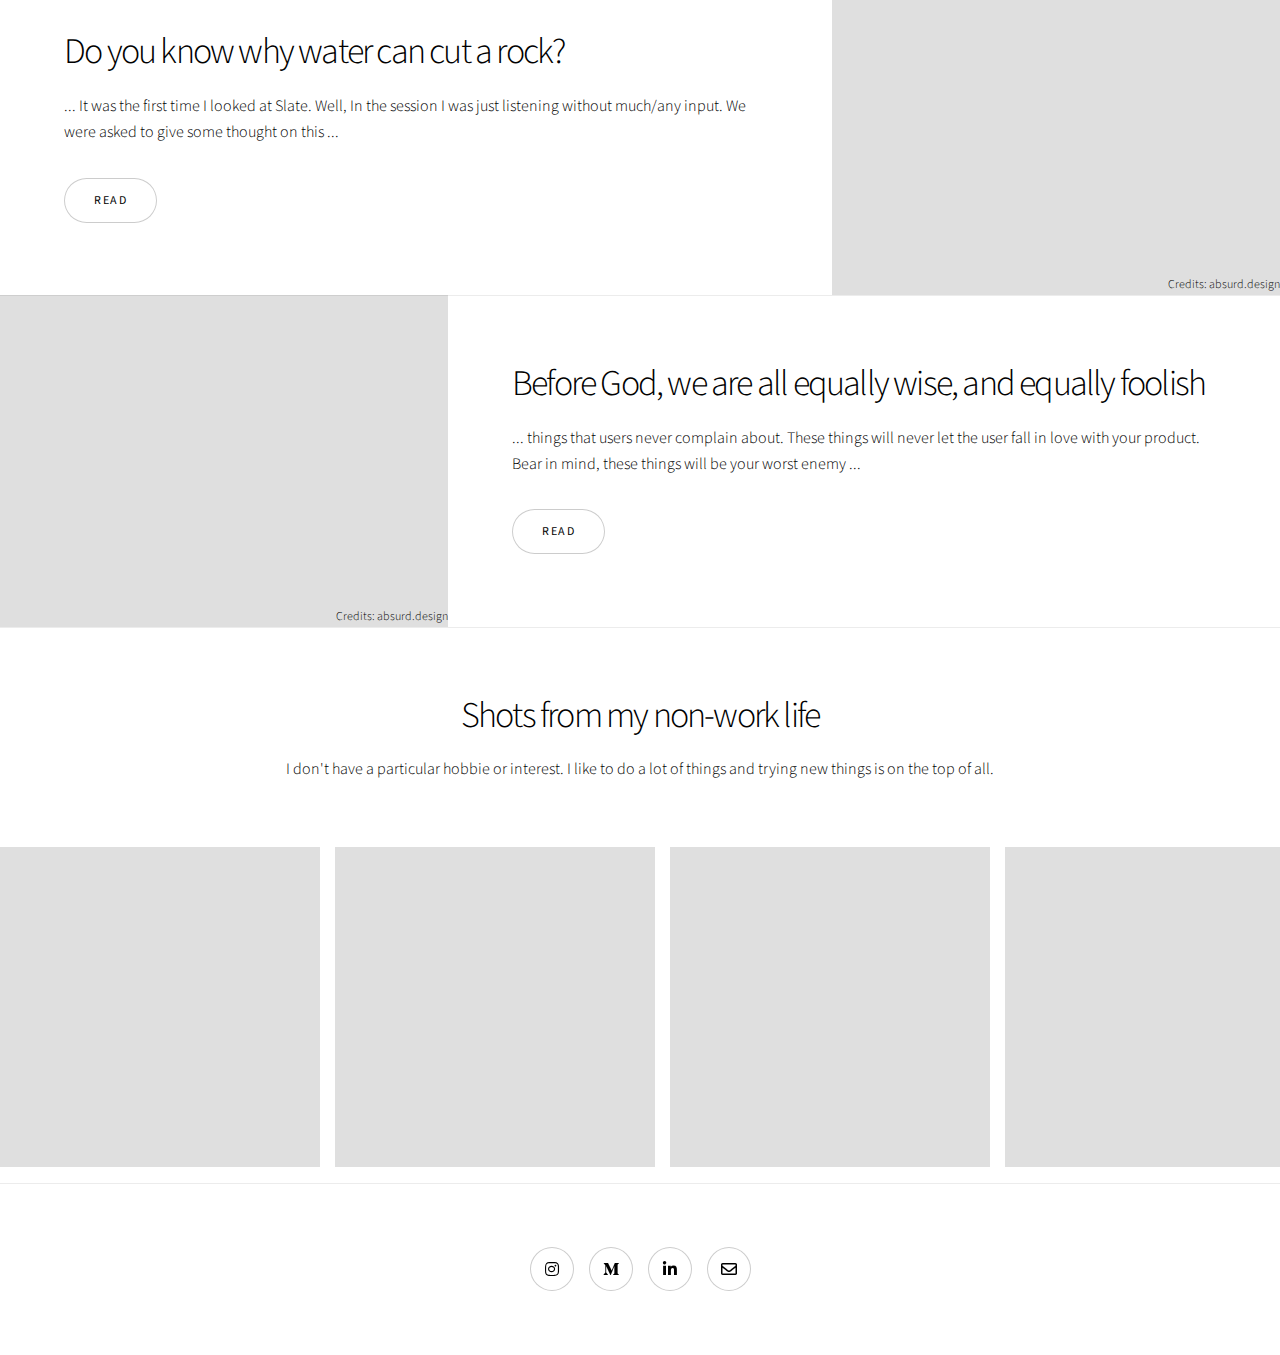
==== commit db1a89b2: "update url" ====
--- a/index.html
+++ b/index.html
@@ -61,8 +61,23 @@
 						</div>
 					</section>
 
+					<!-- Four -->
+					<section class="spotlight style1 orient-left content-align-left image-position-center onscroll-image-fade-in" >
+						<div class="content">
+							<h2>Do you know why water can cut a rock?</h2>
+							<p>... It was the first time I looked at Slate. Well, In the session I was just listening without much/any input. We were asked to give some thought on this ...</p>
+							<ul class="actions stacked">
+								<li><a href="https://vandana-munjal.medium.com/why-water-can-cut-a-rock-a-redesign-tale-part-i-6111b4516141" target="_blank" class="button">Read</a></li>
+							</ul>
+						</div>
+						<div class="image">
+							<img src="images/02.png" alt="" />
+							<div>Credits: absurd.design</div>
+						</div>
+					</section>
+
 				<!-- Three -->
-					<section class="spotlight style1 orient-left content-align-left image-position-center onscroll-image-fade-in">
+					<section class="spotlight style1 orient-right content-align-left image-position-center onscroll-image-fade-in">
 						<div class="content">
 							<h2>Before God, we are all equally wise, and equally foolish</h2>
 							<p>... things that users never complain about. These things will never let the user fall in love with your product. Bear in mind, these things will be your worst enemy ...</p>
@@ -76,20 +91,7 @@
 						</div>
 					</section>
 
-					<!-- Four -->
-					<section class="spotlight style1 orient-right content-align-left image-position-center onscroll-image-fade-in" >
-						<div class="content">
-							<h2>Do you know why water can cut a rock?</h2>
-							<p>... It was the first time I looked at Slate. Well, In the session I was just listening without much/any input. We were asked to give some thought on this ...</p>
-							<ul class="actions stacked">
-								<li><a href="https://docs.google.com/document/d/e/2PACX-1vQm1e8UtazEeQmjMpZ7lc5iB93H4YupP-juNJ4e-7BCduILqssCse-O8vv1ONzB8zRMnVZ0MX5CzdSv/pub" target="_blank" class="button">Read</a></li>
-							</ul>
-						</div>
-						<div class="image">
-							<img src="images/02.png" alt="" />
-							<div>Credits: absurd.design</div>
-						</div>
-					</section>
+					
 
 				<!-- Four -->
 					<!-- <section class="spotlight style1 orient-right content-align-left image-position-center onscroll-image-fade-in">
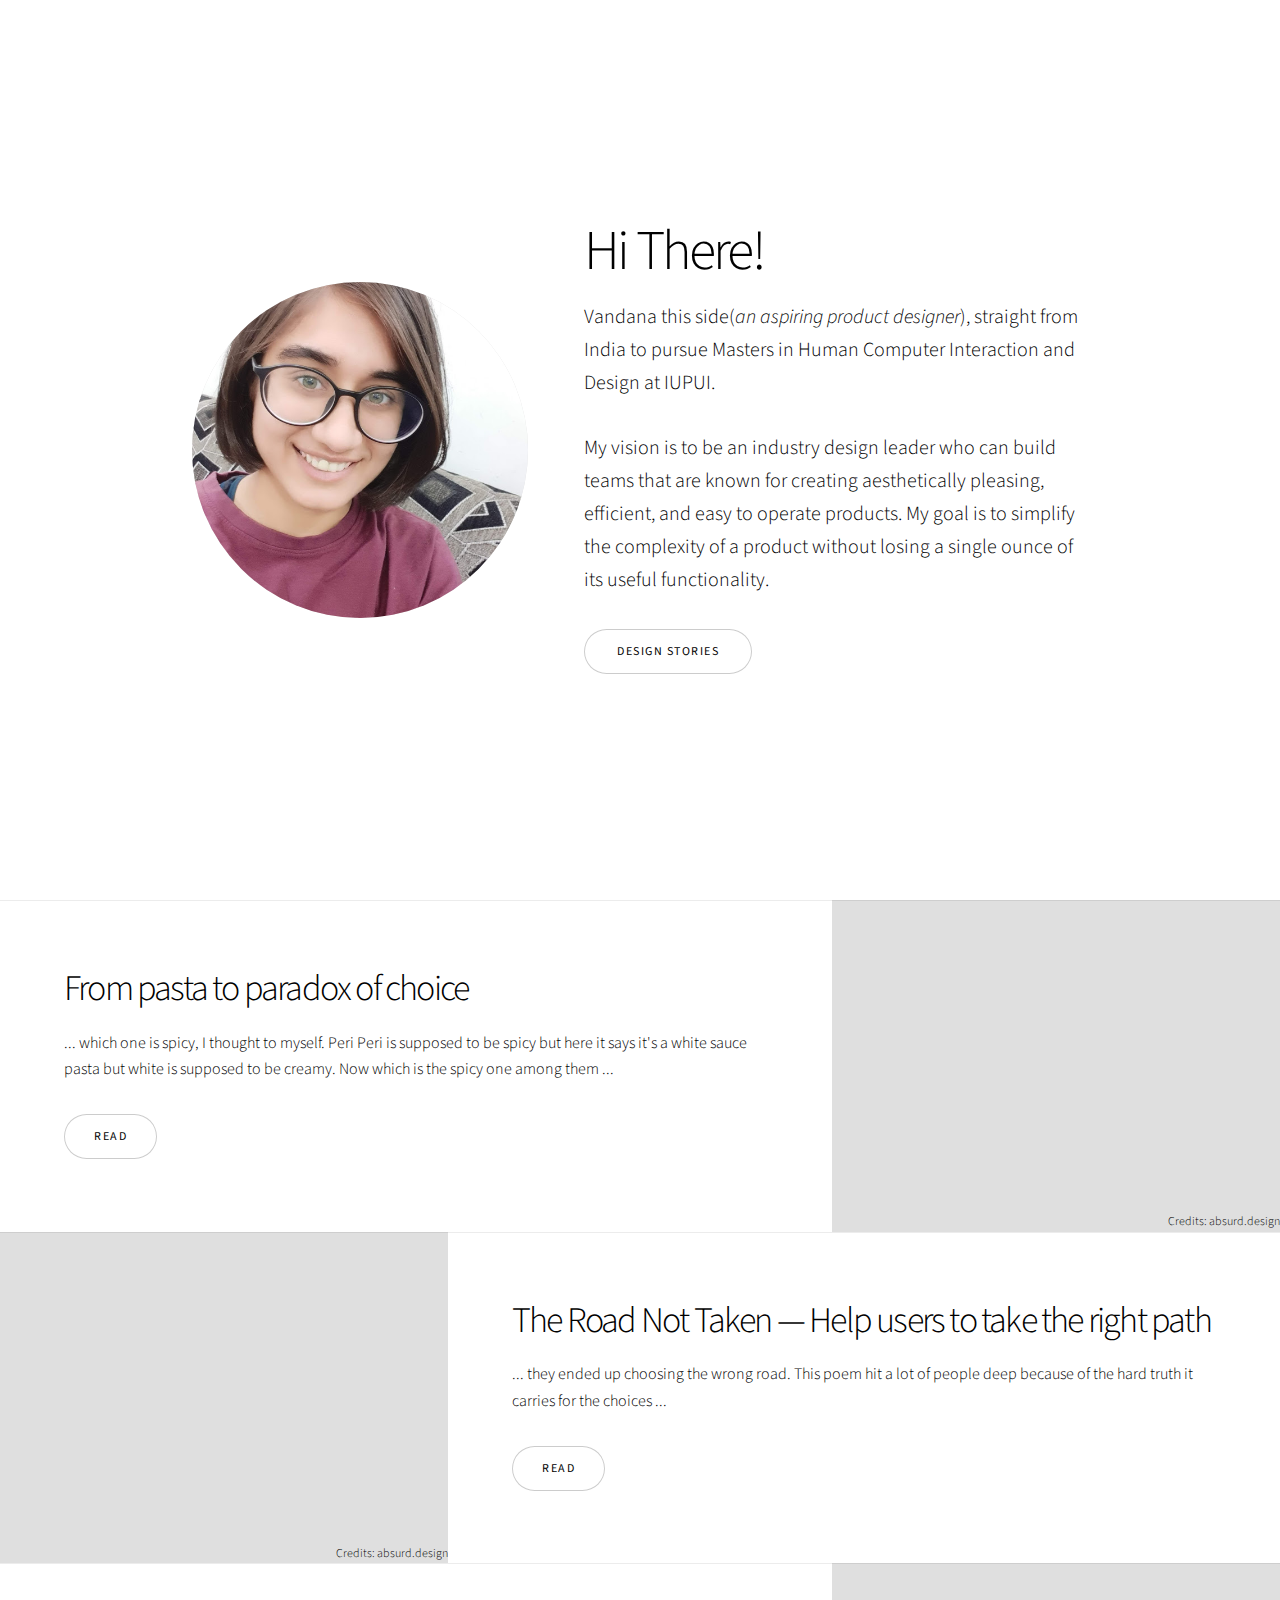
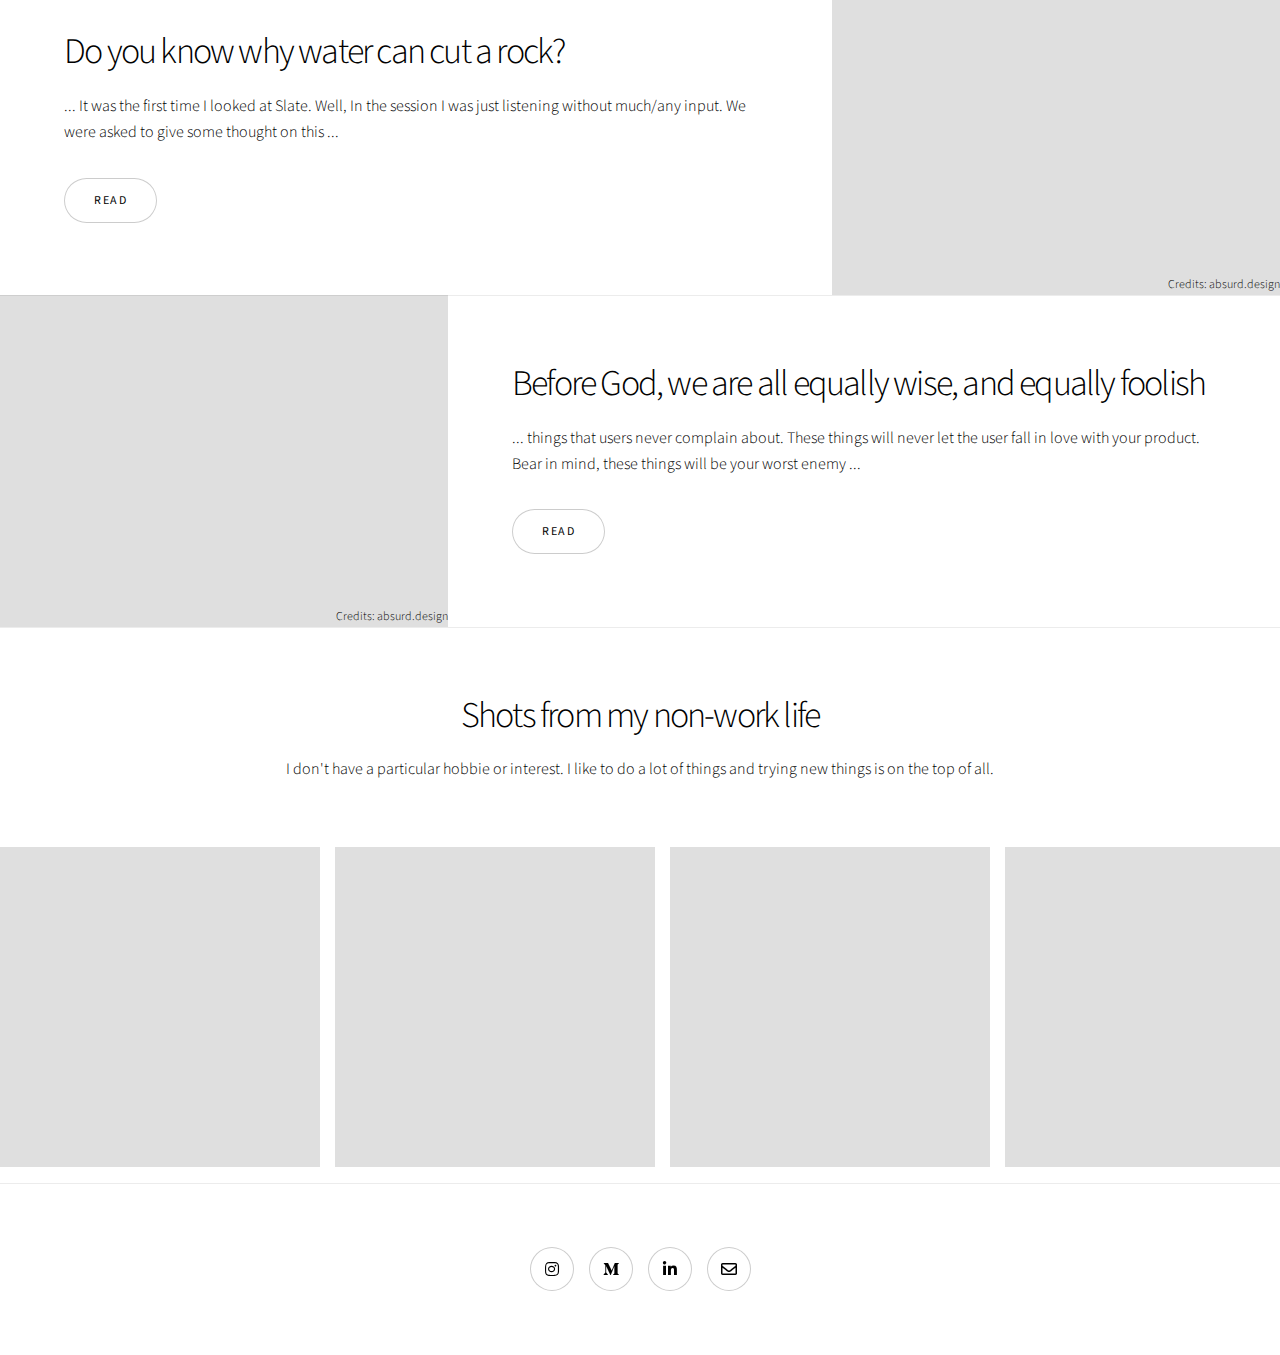
==== commit e8fe83e5: "update introduction" ====
--- a/index.html
+++ b/index.html
@@ -15,10 +15,11 @@
 				<!-- One -->
 					<section class="banner onload-image-fade-in onload-content-fade-right style3 fullscreen orient-right content-align-left image-position-center">
 						<div class="content">
-							<h1>Vandana Munjal</h1>
-							<div>Aspiring Product Designer</div>
-							<p class="major">I'm a software engineer by degree and, designer by interest and doodler for fun.</p>
-							<p class="major">I shape highlevel IP tools at <a target="_blank" href="https://www.greyb.com/">GreyB</a> with goal to reduce stress and make life of clients easy with my simple and interactive designs.</p>
+							<h1>Hi There!</h1>
+							<!-- <div>Aspiring Product Designer</div> -->
+							<p class="major">Vandana this side(<i>an aspiring product designer</i>), straight from India to pursue Masters in Human Computer Interaction and Design at IUPUI. 
+							</p>
+							<p class="major">My vision is to be an industry design leader who can build teams that are known for creating aesthetically pleasing, efficient, and easy to operate products. My goal is to simplify the complexity of a product without losing a single ounce of its useful functionality.</p>
 							<ul class="actions stacked">
 								<li><a href="#first" class="button big wide smooth-scroll-middle">Design Stories</a></li>
 							</ul>
@@ -146,4 +147,4 @@
 			</script>
 
 	</body>
-</html>+</html>
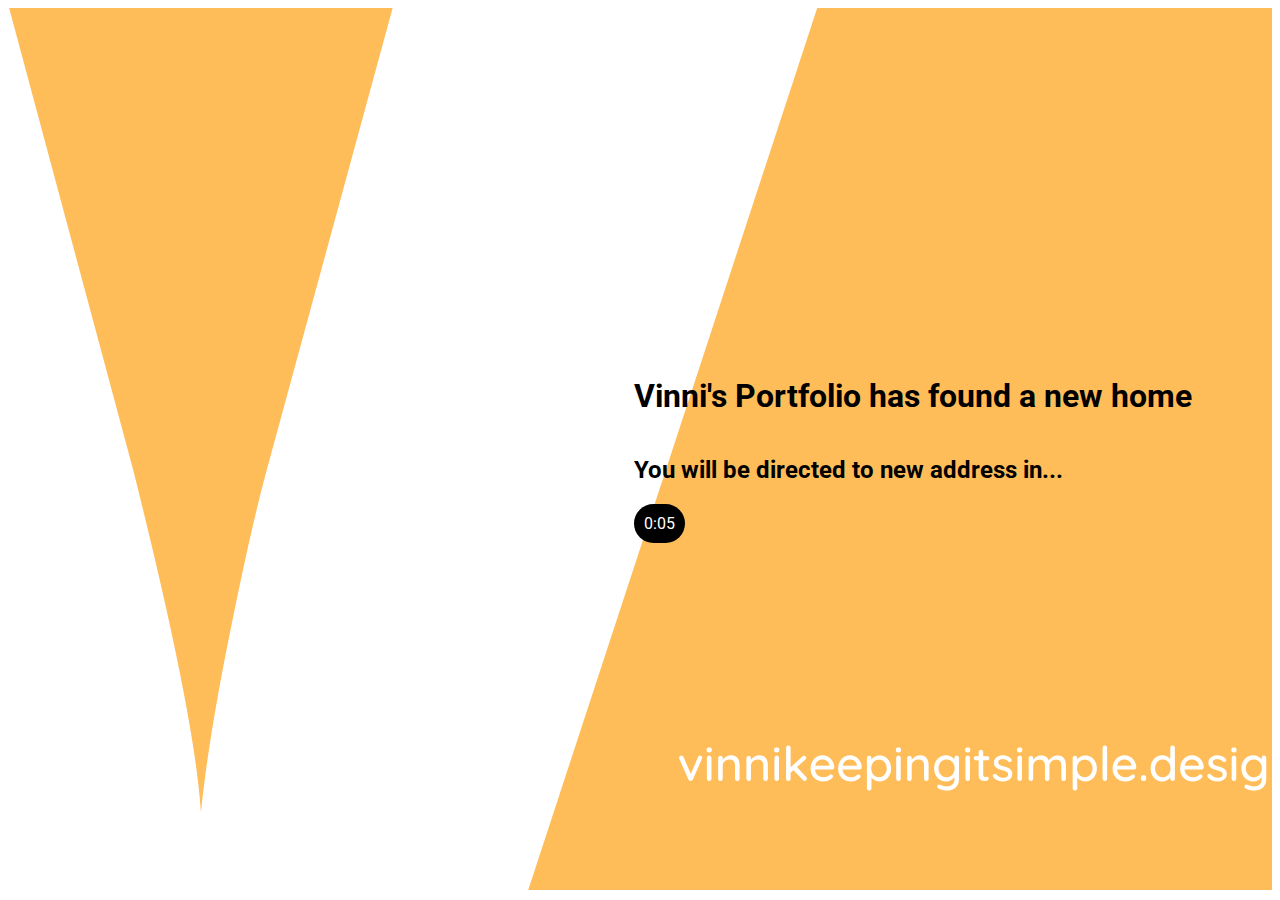
==== commit f278622e: "Redirect to new portfolio" ====
--- a/index.html
+++ b/index.html
@@ -1,150 +1,251 @@
-<!DOCTYPE HTML>
-<html>
-	<head>
-		<title>Vandana Munjal</title>
-		<meta charset="utf-8" />
-		<meta name="viewport" content="width=device-width, initial-scale=1, user-scalable=no" />
-		<link rel="stylesheet" href="assets/css/main.css" />
-		<noscript><link rel="stylesheet" href="assets/css/noscript.css" /></noscript>
-	</head>
-	<body class="is-preload">
-
-		<!-- Wrapper -->
-			<div id="wrapper" class="divided">
-
-				<!-- One -->
-					<section class="banner onload-image-fade-in onload-content-fade-right style3 fullscreen orient-right content-align-left image-position-center">
-						<div class="content">
-							<h1>Hi There!</h1>
-							<!-- <div>Aspiring Product Designer</div> -->
-							<p class="major">Vandana this side(<i>an aspiring product designer</i>), straight from India to pursue Masters in Human Computer Interaction and Design at IUPUI. 
-							</p>
-							<p class="major">My vision is to be an industry design leader who can build teams that are known for creating aesthetically pleasing, efficient, and easy to operate products. My goal is to simplify the complexity of a product without losing a single ounce of its useful functionality.</p>
-							<ul class="actions stacked">
-								<li><a href="#first" class="button big wide smooth-scroll-middle">Design Stories</a></li>
-							</ul>
-						</div>
-						<div class="image">
-							<img src="images/banner.jpg" alt="" />
-						</div>
-					</section>
-
-					
-				<!-- Four -->
-					<section class="spotlight style1 orient-left content-align-left image-position-center onscroll-image-fade-in" id="first">
-						<div class="content">
-							<h2>From pasta to paradox of choice</h2>
-							<p>
-								... which one is spicy, I thought to myself. Peri Peri is supposed to be spicy but here it says it's a white sauce pasta but white is supposed to be creamy. Now which is the spicy one among them ...
-							</p>
-							<ul class="actions stacked">
-								<li><a target="_blank" href="https://vandana-munjal.medium.com/from-a-pasta-to-paradox-of-choice-635ee7fe1c04" class="button">Read</a></li>
-							</ul>
-						</div>
-						<div class="image">
-							<img src="images/01.png" alt="" />
-							<div>Credits: absurd.design</div>
-						</div>
-					</section>
-
-				<!-- Two -->
-					<section class="spotlight style1 orient-right content-align-left image-position-center onscroll-image-fade-in" >
-						<div class="content">
-							<h2>The Road Not Taken — Help users to take the right path</h2>
-							<p>... they ended up choosing the wrong road. This poem hit a lot of people deep because of the hard truth it carries for the choices ...</p>
-							<ul class="actions stacked">
-								<li><a href="https://vandana-munjal.medium.com/the-road-not-taken-help-users-to-take-the-right-path-bd8172bb6b1" target="_blank" class="button">Read</a></li>
-							</ul>
-						</div>
-						<div class="image">
-							<img src="images/04.png" alt="" />
-							<div>Credits: absurd.design</div>
-						</div>
-					</section>
-
-					<!-- Four -->
-					<section class="spotlight style1 orient-left content-align-left image-position-center onscroll-image-fade-in" >
-						<div class="content">
-							<h2>Do you know why water can cut a rock?</h2>
-							<p>... It was the first time I looked at Slate. Well, In the session I was just listening without much/any input. We were asked to give some thought on this ...</p>
-							<ul class="actions stacked">
-								<li><a href="https://vandana-munjal.medium.com/why-water-can-cut-a-rock-a-redesign-tale-part-i-6111b4516141" target="_blank" class="button">Read</a></li>
-							</ul>
-						</div>
-						<div class="image">
-							<img src="images/02.png" alt="" />
-							<div>Credits: absurd.design</div>
-						</div>
-					</section>
-
-				<!-- Three -->
-					<section class="spotlight style1 orient-right content-align-left image-position-center onscroll-image-fade-in">
-						<div class="content">
-							<h2>Before God, we are all equally wise, and equally foolish</h2>
-							<p>... things that users never complain about. These things will never let the user fall in love with your product. Bear in mind, these things will be your worst enemy ...</p>
-							<ul class="actions stacked">
-								<li><a href="https://docs.google.com/document/d/e/2PACX-1vT_kvEMPdYW6lYYI-SvkMFmgiHdlqfykXdJCWNqOH_ODYPj5PlLIIKKseLkDZT7TTbBJvNWX3FzWrWC/pub" target="_blank" class="button">Read</a></li>
-							</ul>
-						</div>
-						<div class="image">
-							<img src="images/03.png" alt="" />
-							<div>Credits: absurd.design</div>
-						</div>
-					</section>
-
-					
-
-				<!-- Four -->
-					<!-- <section class="spotlight style1 orient-right content-align-left image-position-center onscroll-image-fade-in">
-						<div class="content">
-							<h2>"Cancel - Ok"  or  "Ok - Cancel" - What should be correct placement of primary and secondary actions?</h2>
-							<p>Lorem ipsum dolor sit amet, consectetur adipiscing elit. Morbi id ante sed ex pharetra lacinia sit amet vel massa. Donec facilisis laoreet nulla eu bibendum. Donec ut ex risus. Fusce lorem lectus, pharetra pretium massa et, hendrerit vestibulum odio lorem ipsum dolor sit amet.</p>
-							<ul class="actions stacked">
-								<li><a href="#" class="button">Read</a></li>
-							</ul>
-						</div>
-						<div class="image">
-							<img src="images/spotlight03.jpg" alt="" />
-						</div>
-					</section> -->
-
-				<!-- Five -->
-					<section class="wrapper style1 align-center">
-						<div class="inner">
-							<h2>Shots from my non-work life</h2>
-							<p>I don't have a particular hobbie or interest. I like to do a lot of things and trying new things is on the top of all.</p>
-						</div>
-						<!-- Gallery -->
-							<div id="non-work-life" class="gallery style2 medium lightbox onscroll-fade-in"></div>
-
-					</section>
-
-				<!-- Footer -->
-					<footer class="wrapper style1 align-center">
-						<div class="inner">
-							<ul class="icons">
-								<li><a target="_blank" href="https://www.instagram.com/munjalvandana/" class="icon brands style2 fa-instagram"><span class="label">Instagram</span></a></li>
-								<li><a target="_blank" href="https://vandana-munjal.medium.com/" class="icon brands style2 fa-medium-m"><span class="label">Medium</span></a></li>
-								<li><a target="_blank" href="https://www.linkedin.com/in/vandanamunjal/" class="icon brands style2 fa-linkedin-in"><span class="label">LinkedIn</span></a></li>
-								<li><a target="_blank" href="mailto:vandana.munjal2@gmail.com" class="icon style2 fa-envelope"><span class="label">Email</span></a></li>
-							</ul>
-						</div>
-					</footer>
-
-			</div>
-
-		<!-- Scripts -->
-			<script src="assets/js/jquery.min.js"></script>
-			<script src="assets/js/jquery.scrollex.min.js"></script>
-			<script src="assets/js/jquery.scrolly.min.js"></script>
-			<script src="assets/js/browser.min.js"></script>
-			<script src="assets/js/breakpoints.min.js"></script>
-			<script src="assets/js/util.js"></script>
-			<script src="assets/js/main.js"></script>
-			<script type="text/javascript">
-				$(document).ready(function(){
-				});
-			</script>
-
-	</body>
-</html>
+<!DOCTYPE html>
+<html lang="en">
+<head>
+	<meta charset="UTF-8">
+	<meta http-equiv="X-UA-Compatible" content="IE=edge">
+	<meta name="viewport" content="width=device-width, initial-scale=1.0">
+	<title>Vinni's Portfolio</title>
+	<link rel="preconnect" href="https://fonts.googleapis.com">
+	<link rel="preconnect" href="https://fonts.gstatic.com" crossorigin>
+	<!-- <link href="https://fonts.googleapis.com/css2?family=IBM+Plex+Sans:ital,wght@1,600&display=swap" rel="stylesheet"> -->
+	<link href="https://fonts.googleapis.com/css2?family=Roboto:wght@100;400;500&display=swap" rel="stylesheet">
+	<style>
+		.container {
+			background-image: url(images/bg.png);
+			width: 100%;
+			height: 98vh;
+			background-position: bottom;
+			display: flex;
+			/* justify-content: center; */
+			/* flex-direction: column; */
+			font-family: 'Roboto', sans-serif;
+			text-align: center;
+		}
+		.base-timer {
+			position: relative;
+			width: 150px;
+			height: 150px;
+		}
+
+		.base-timer__svg {
+			transform: scaleX(-1);
+		}
+
+		.base-timer__circle {
+			fill: none;
+			stroke: none;
+		}
+
+		.base-timer__path-elapsed {
+			stroke-width: 7px;
+			stroke: grey;
+		}
+
+		.base-timer__path-remaining {
+			stroke-width: 7px;
+			stroke-linecap: round;
+			transform: rotate(90deg);
+			transform-origin: center;
+			transition: 1s linear all;
+			fill-rule: nonzero;
+			stroke: currentColor;
+		}
+
+		.base-timer__path-remaining.green {
+			/* color: rgb(65, 184, 131); */
+			color: white;
+		}
+
+		.base-timer__path-remaining.orange {
+			/* color: orange; */
+			color: white;
+
+		}
+
+		.base-timer__path-remaining.red {
+			/* color: red; */
+			color: white;
+
+		}
+
+		.base-timer__label {
+			position: absolute;
+			width: 150px;
+			height: 150px;
+			top: 0;
+			display: flex;
+			align-items: center;
+			justify-content: center;
+			font-size: 30px;
+		}
+		.app-counter-frame{
+			/* display: flex; */
+			justify-content: center;
+		}
+		span#base-timer-label {
+			background: black;
+			/* width: 100px; */
+			/* height: 100px; */
+			display: inline-block;
+			color: white;
+			padding: 10px;
+			border-radius: 20px;
+		}
+		.inner {
+			display: flex;
+			justify-content: center;
+			flex-direction: column;
+			text-align: left;
+			margin-left: auto;
+			margin-right: 5rem;
+		}
+	</style>
+</head>
+<body>
+	<div class="container">
+		<div></div>
+		<div class="inner">
+			<h1 id="headline">Vinni's Portfolio has found a new home</h1>
+			<h2>You will be directed to new address in...</h2>
+			<span id="app" class=""></span>
+		</div>
+		
+	   
+	   
+	  </div>
+</body>
+
+
+<script>
+	// Credit: Mateusz Rybczonec
+
+
+setTimeout(function(){
+	location.assign('https://www.vinnikeepingitsimple.design/');
+}, 5000);
+
+const FULL_DASH_ARRAY = 283;
+const WARNING_THRESHOLD = 10;
+const ALERT_THRESHOLD = 5;
+
+const COLOR_CODES = {
+  info: {
+    color: "green"
+  },
+  warning: {
+    color: "orange",
+    threshold: WARNING_THRESHOLD
+  },
+  alert: {
+    color: "red",
+    threshold: ALERT_THRESHOLD
+  }
+};
+
+const TIME_LIMIT = 5;
+let timePassed = 0;
+let timeLeft = TIME_LIMIT;
+let timerInterval = null;
+let remainingPathColor = COLOR_CODES.info.color;
+
+// document.getElementById("app").innerHTML = `
+// <div class="base-timer">
+//   <svg class="base-timer__svg" viewBox="0 0 100 100" xmlns="http://www.w3.org/2000/svg">
+//     <g class="base-timer__circle">
+//       <circle class="base-timer__path-elapsed" cx="50" cy="50" r="45"></circle>
+//       <path
+//         id="base-timer-path-remaining"
+//         stroke-dasharray="283"
+//         class="base-timer__path-remaining ${remainingPathColor}"
+//         d="
+//           M 50, 50
+//           m -45, 0
+//           a 45,45 0 1,0 90,0
+//           a 45,45 0 1,0 -90,0
+//         "
+//       ></path>
+//     </g>
+//   </svg>
+//   <span id="base-timer-label" class="base-timer__label">${formatTime(
+//     timeLeft
+//   )}</span>
+// </div>
+// `;
+
+if(timeLeft){
+	document.getElementById("app").innerHTML = `
+  	<span id="base-timer-label" >${formatTime(
+    	timeLeft
+  	)}</span>
+	`;
+}
+
+startTimer();
+
+function onTimesUp() {
+  clearInterval(timerInterval);
+}
+
+function startTimer() {
+  timerInterval = setInterval(() => {
+    timePassed = timePassed += 1;
+    timeLeft = TIME_LIMIT - timePassed;
+    document.getElementById("base-timer-label").innerHTML = formatTime(
+      timeLeft
+    );
+    setCircleDasharray();
+    setRemainingPathColor(timeLeft);
+
+    if (timeLeft === 0) {
+      onTimesUp();
+    }
+  }, 1000);
+}
+
+function formatTime(time) {
+  const minutes = Math.floor(time / 60);
+  let seconds = time % 60;
+
+  if (seconds < 10) {
+    seconds = `0${seconds}`;
+  }
+
+  return `${minutes}:${seconds}`;
+}
+
+function setRemainingPathColor(timeLeft) {
+  const { alert, warning, info } = COLOR_CODES;
+  if (timeLeft <= alert.threshold) {
+    document
+      .getElementById("base-timer-path-remaining")
+      .classList.remove(warning.color);
+    document
+      .getElementById("base-timer-path-remaining")
+      .classList.add(alert.color);
+  } else if (timeLeft <= warning.threshold) {
+    document
+      .getElementById("base-timer-path-remaining")
+      .classList.remove(info.color);
+    document
+      .getElementById("base-timer-path-remaining")
+      .classList.add(warning.color);
+  }
+}
+
+function calculateTimeFraction() {
+  const rawTimeFraction = timeLeft / TIME_LIMIT;
+  return rawTimeFraction - (1 / TIME_LIMIT) * (1 - rawTimeFraction);
+}
+
+function setCircleDasharray() {
+  const circleDasharray = `${(
+    calculateTimeFraction() * FULL_DASH_ARRAY
+  ).toFixed(0)} 283`;
+  document
+    .getElementById("base-timer-path-remaining")
+    .setAttribute("stroke-dasharray", circleDasharray);
+}
+
+</script>
+
+</html>